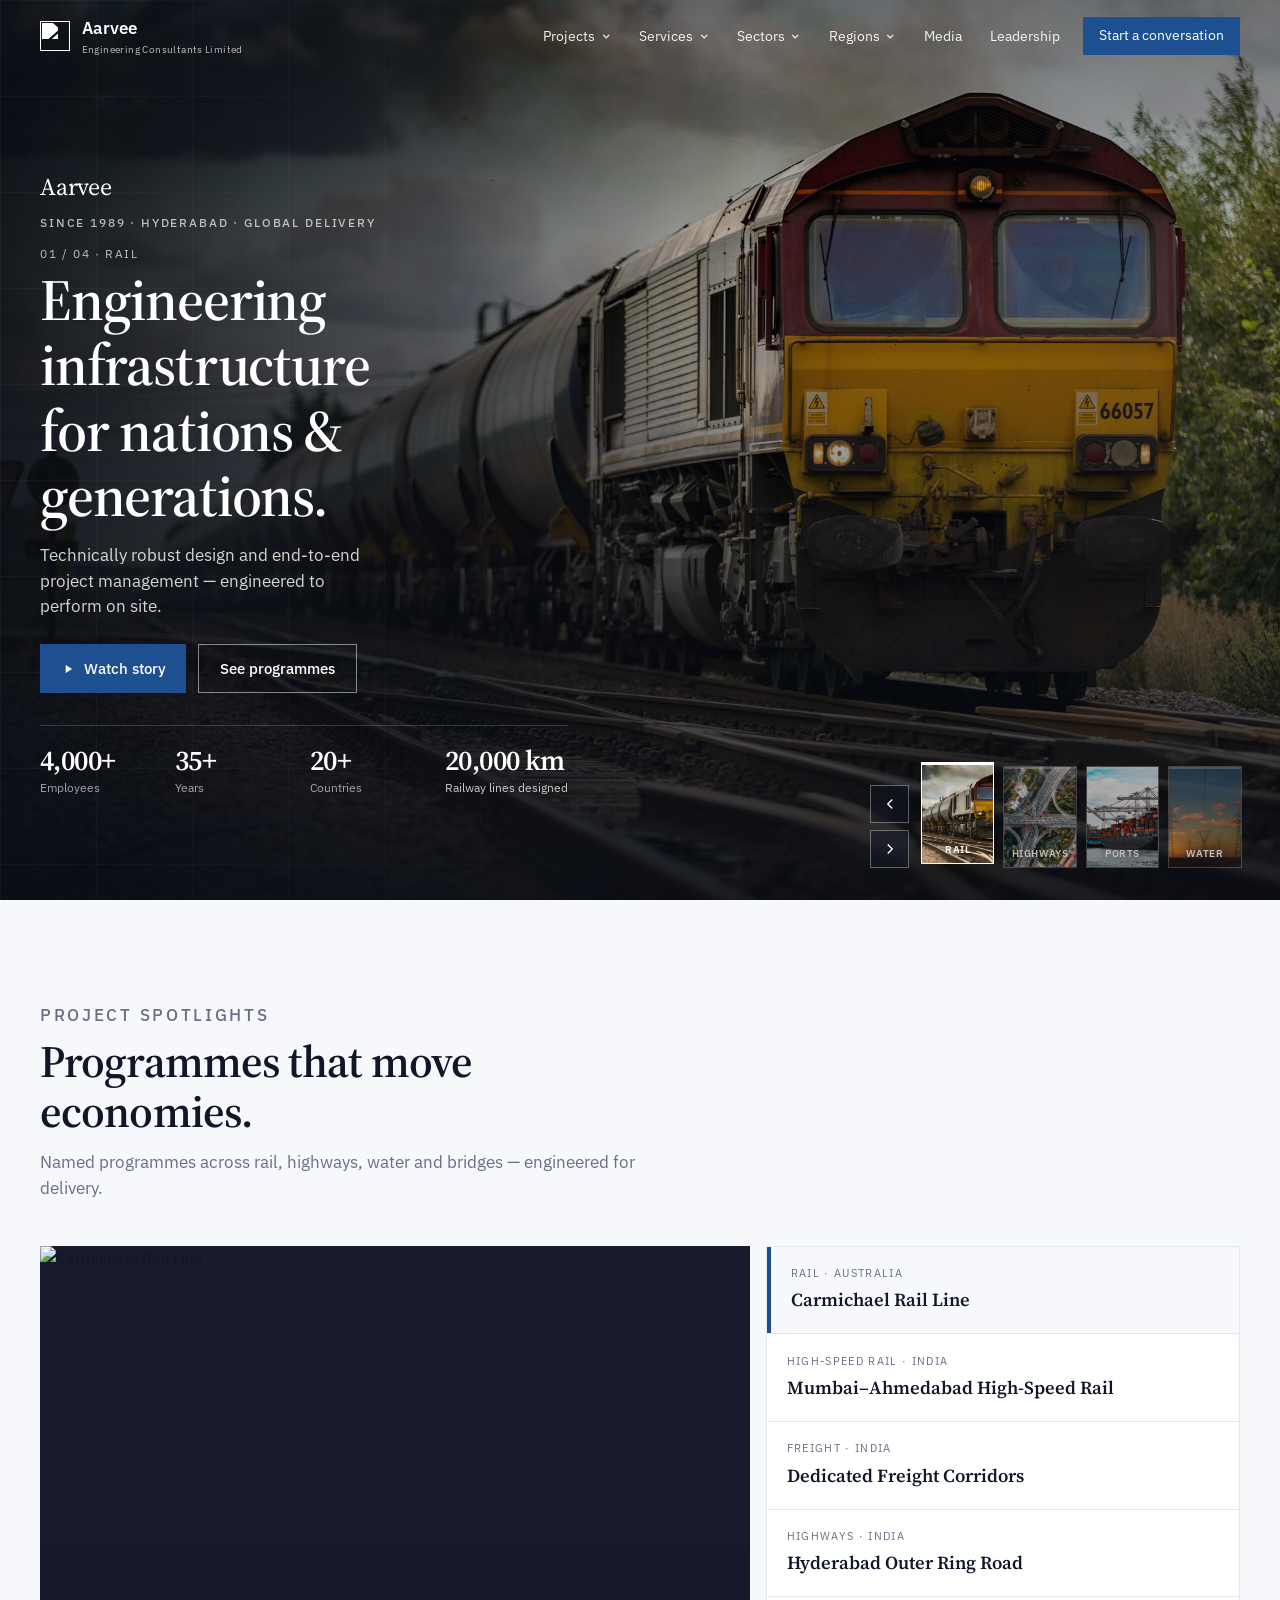
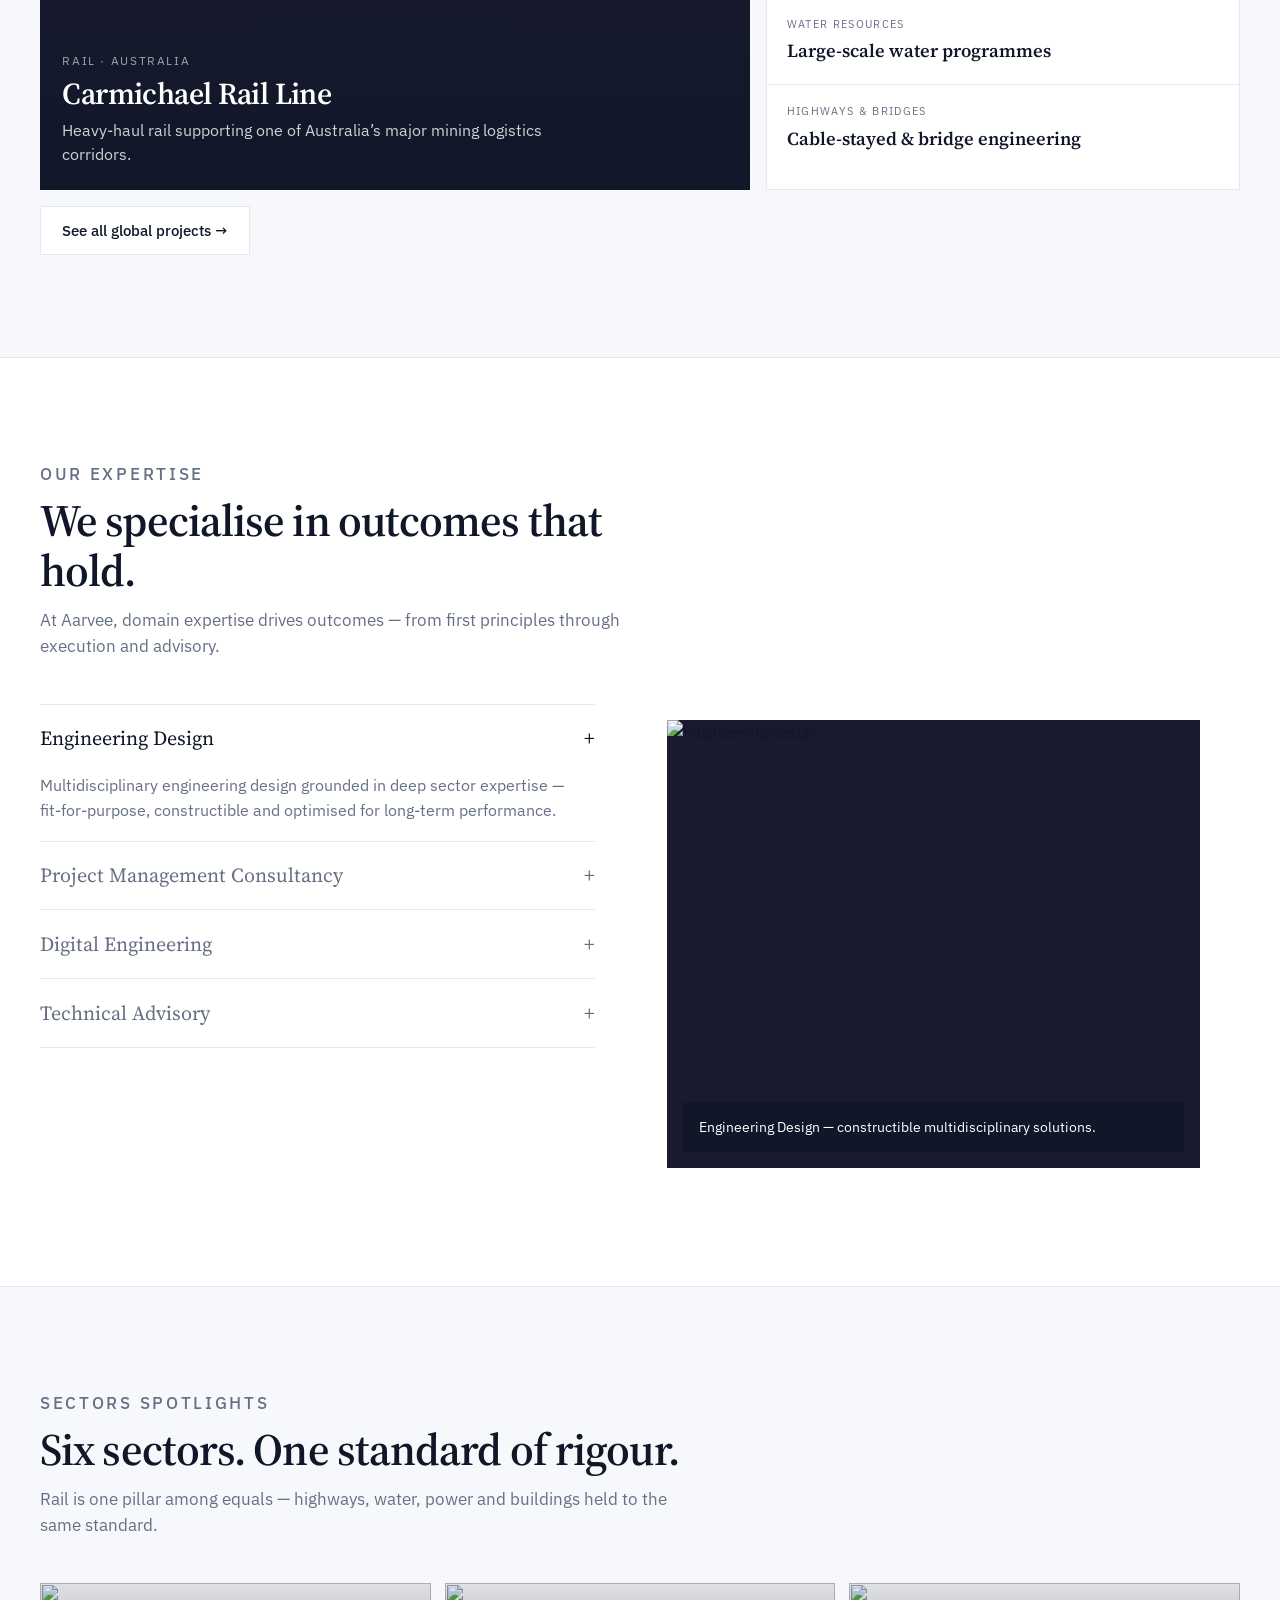
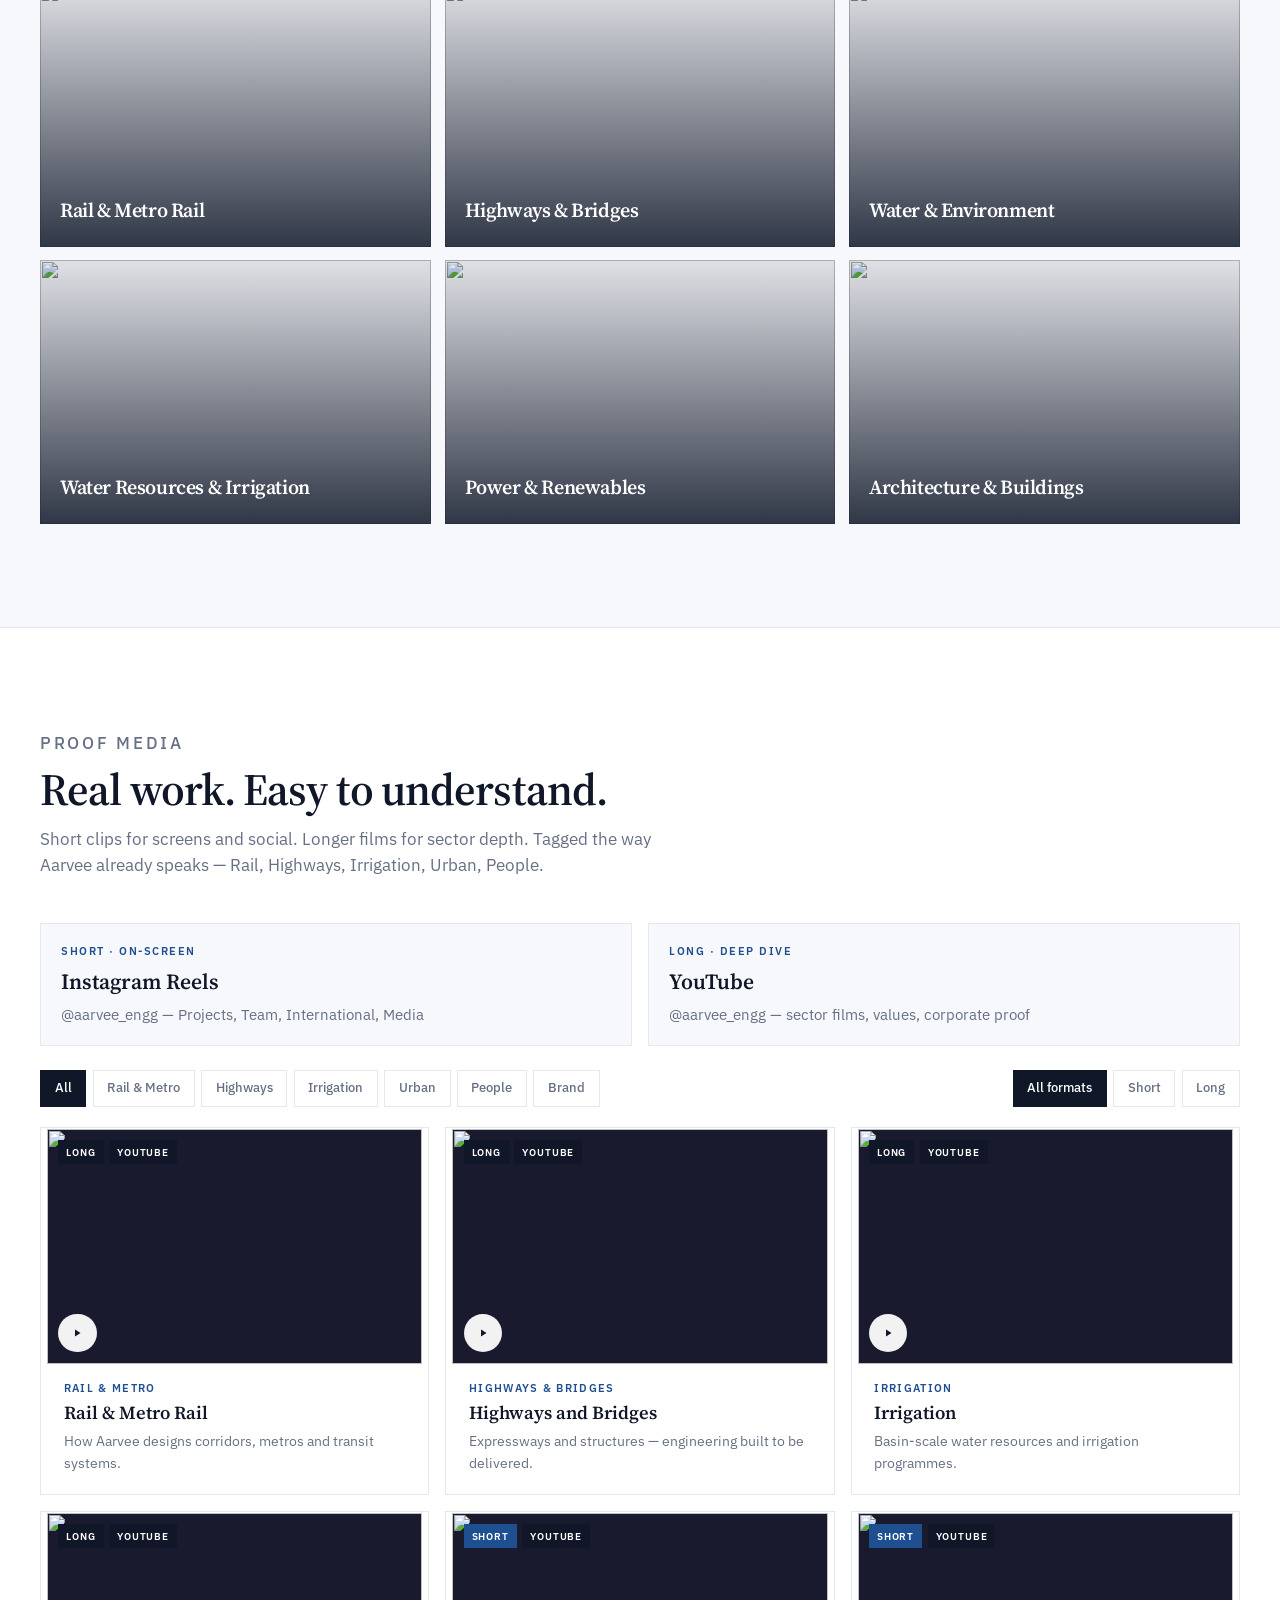
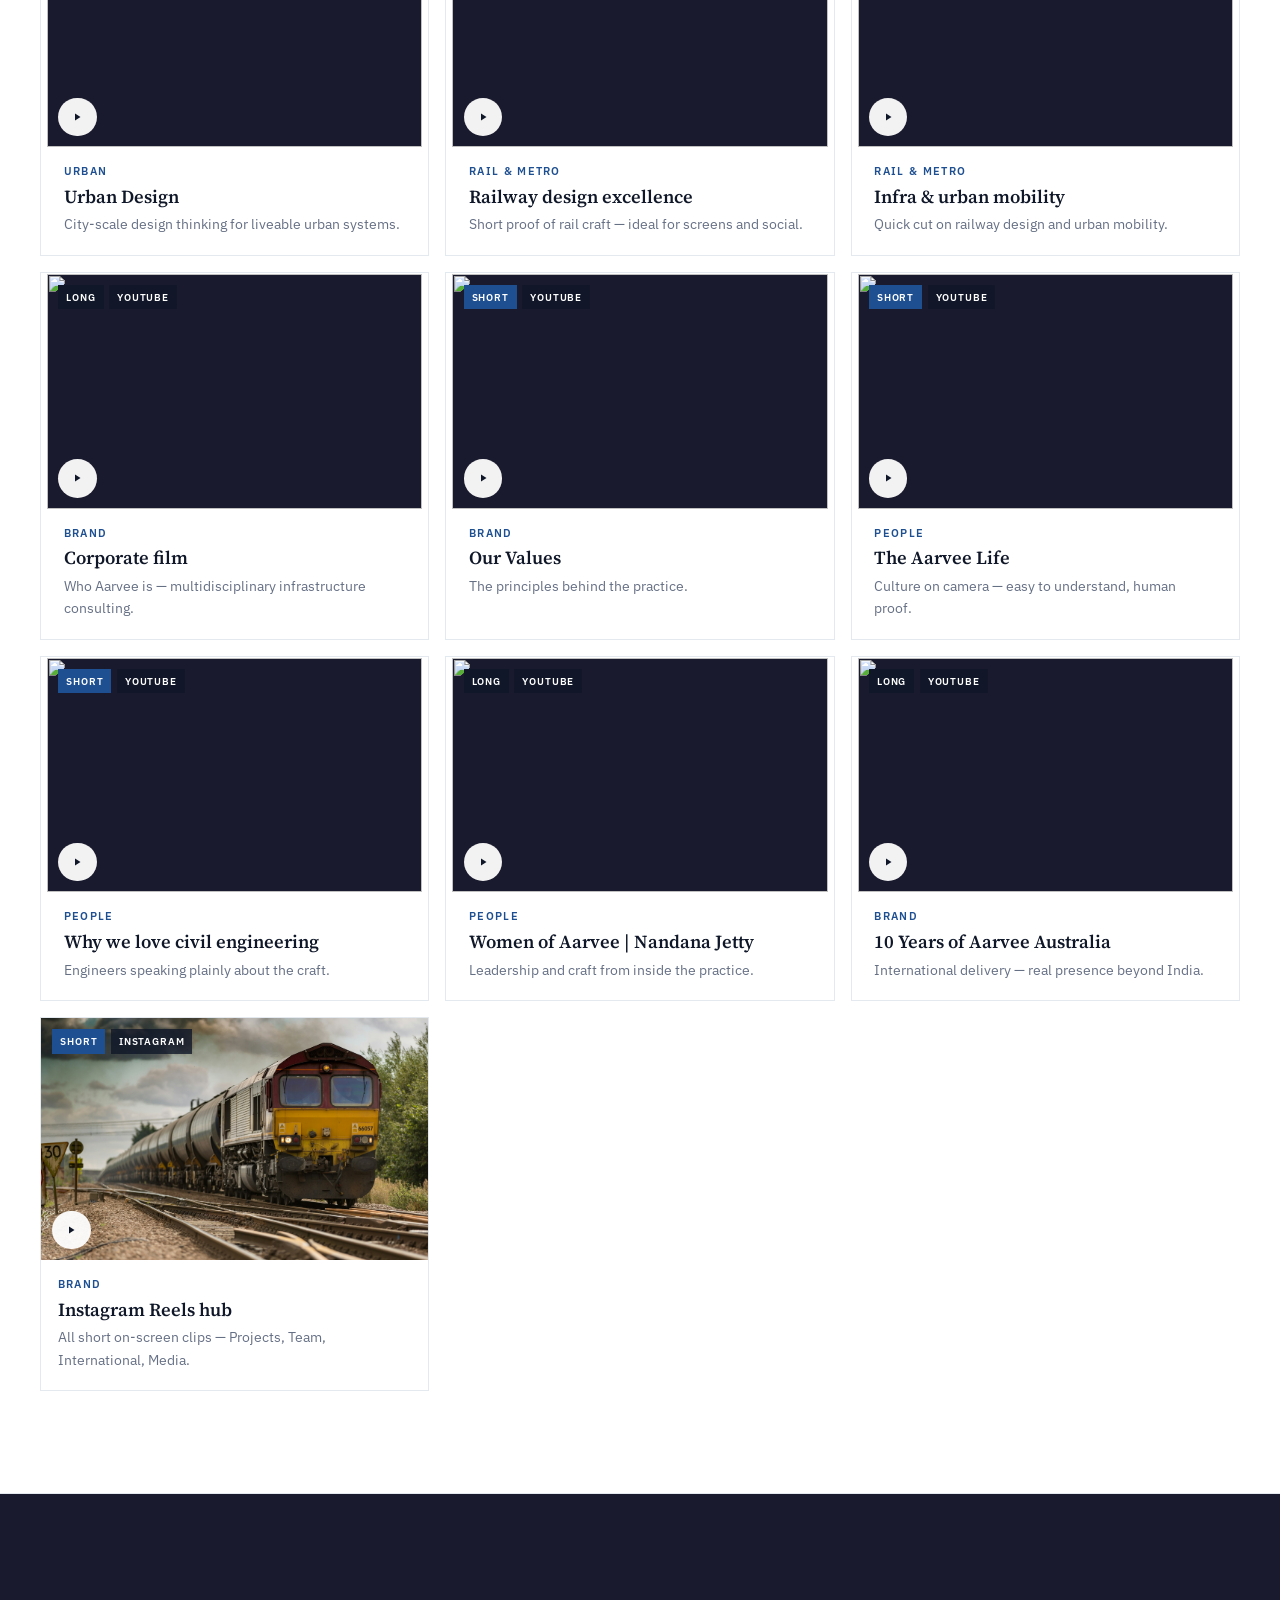
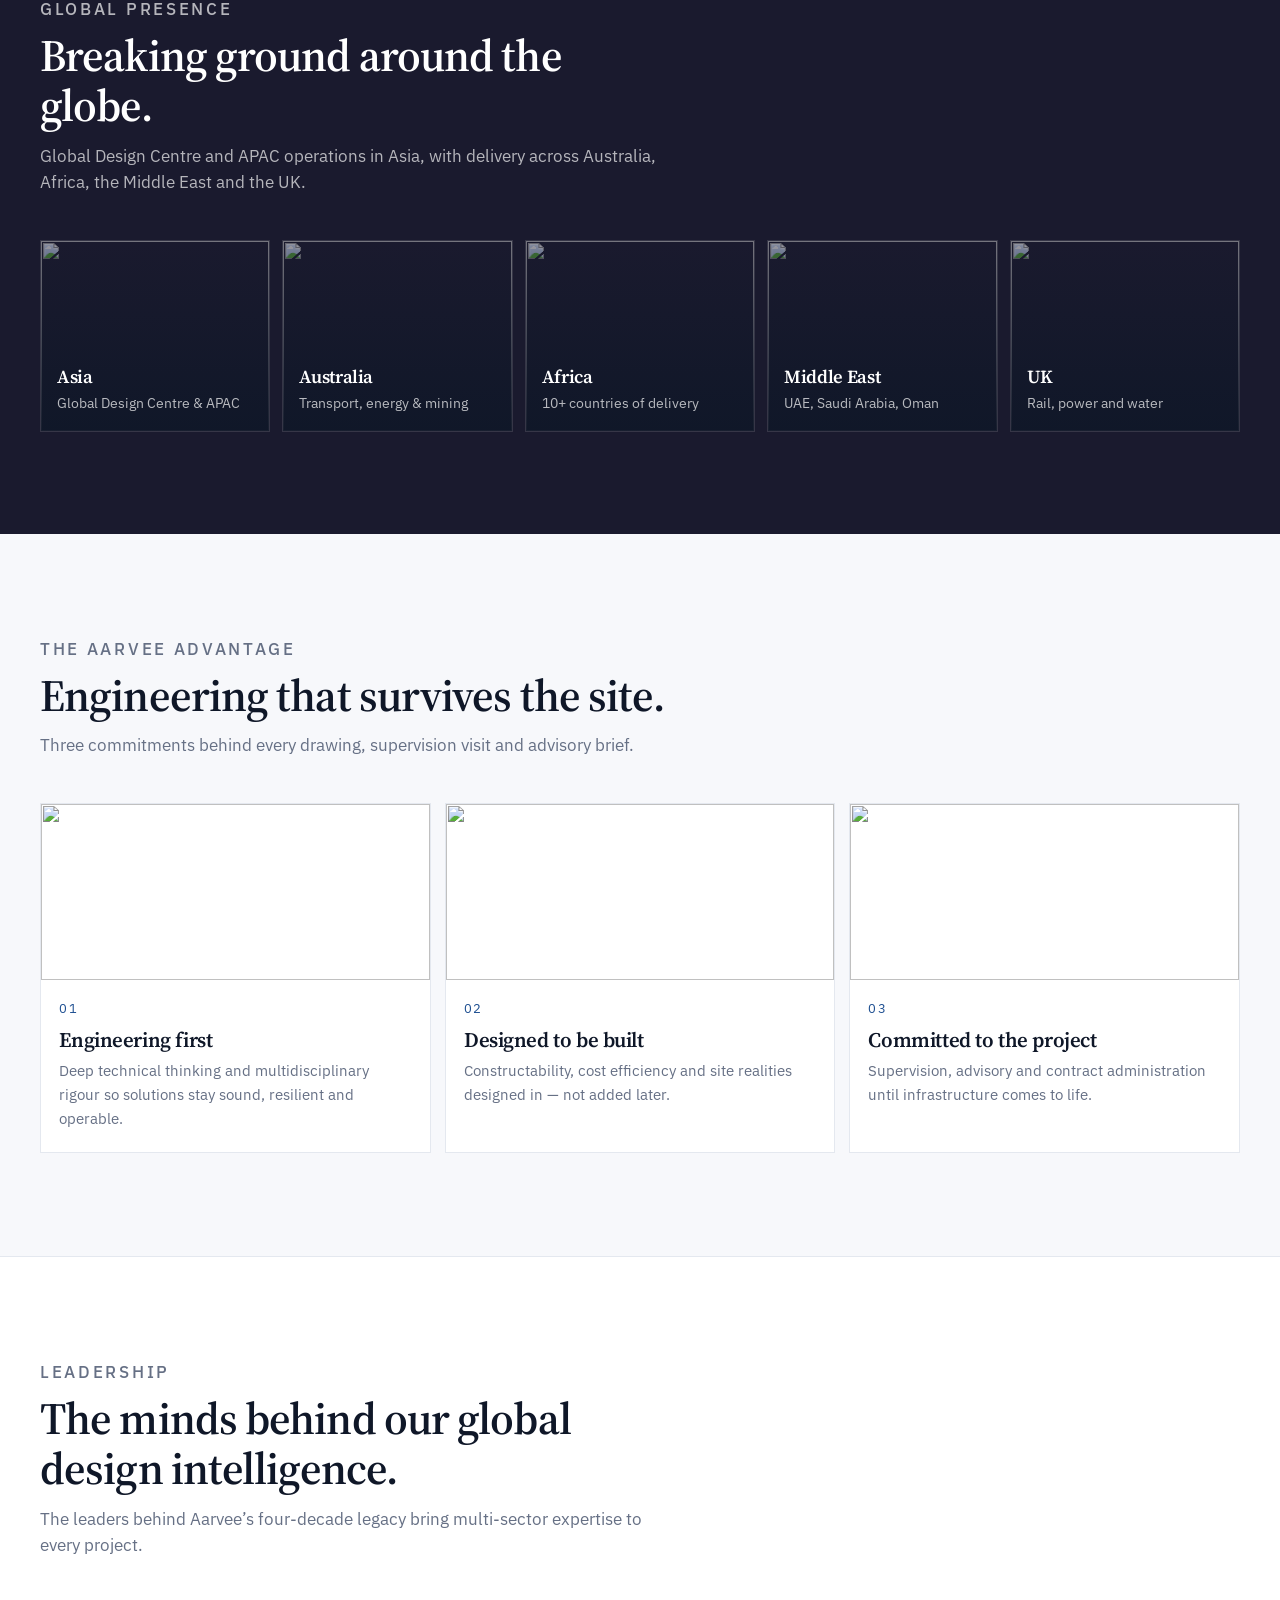
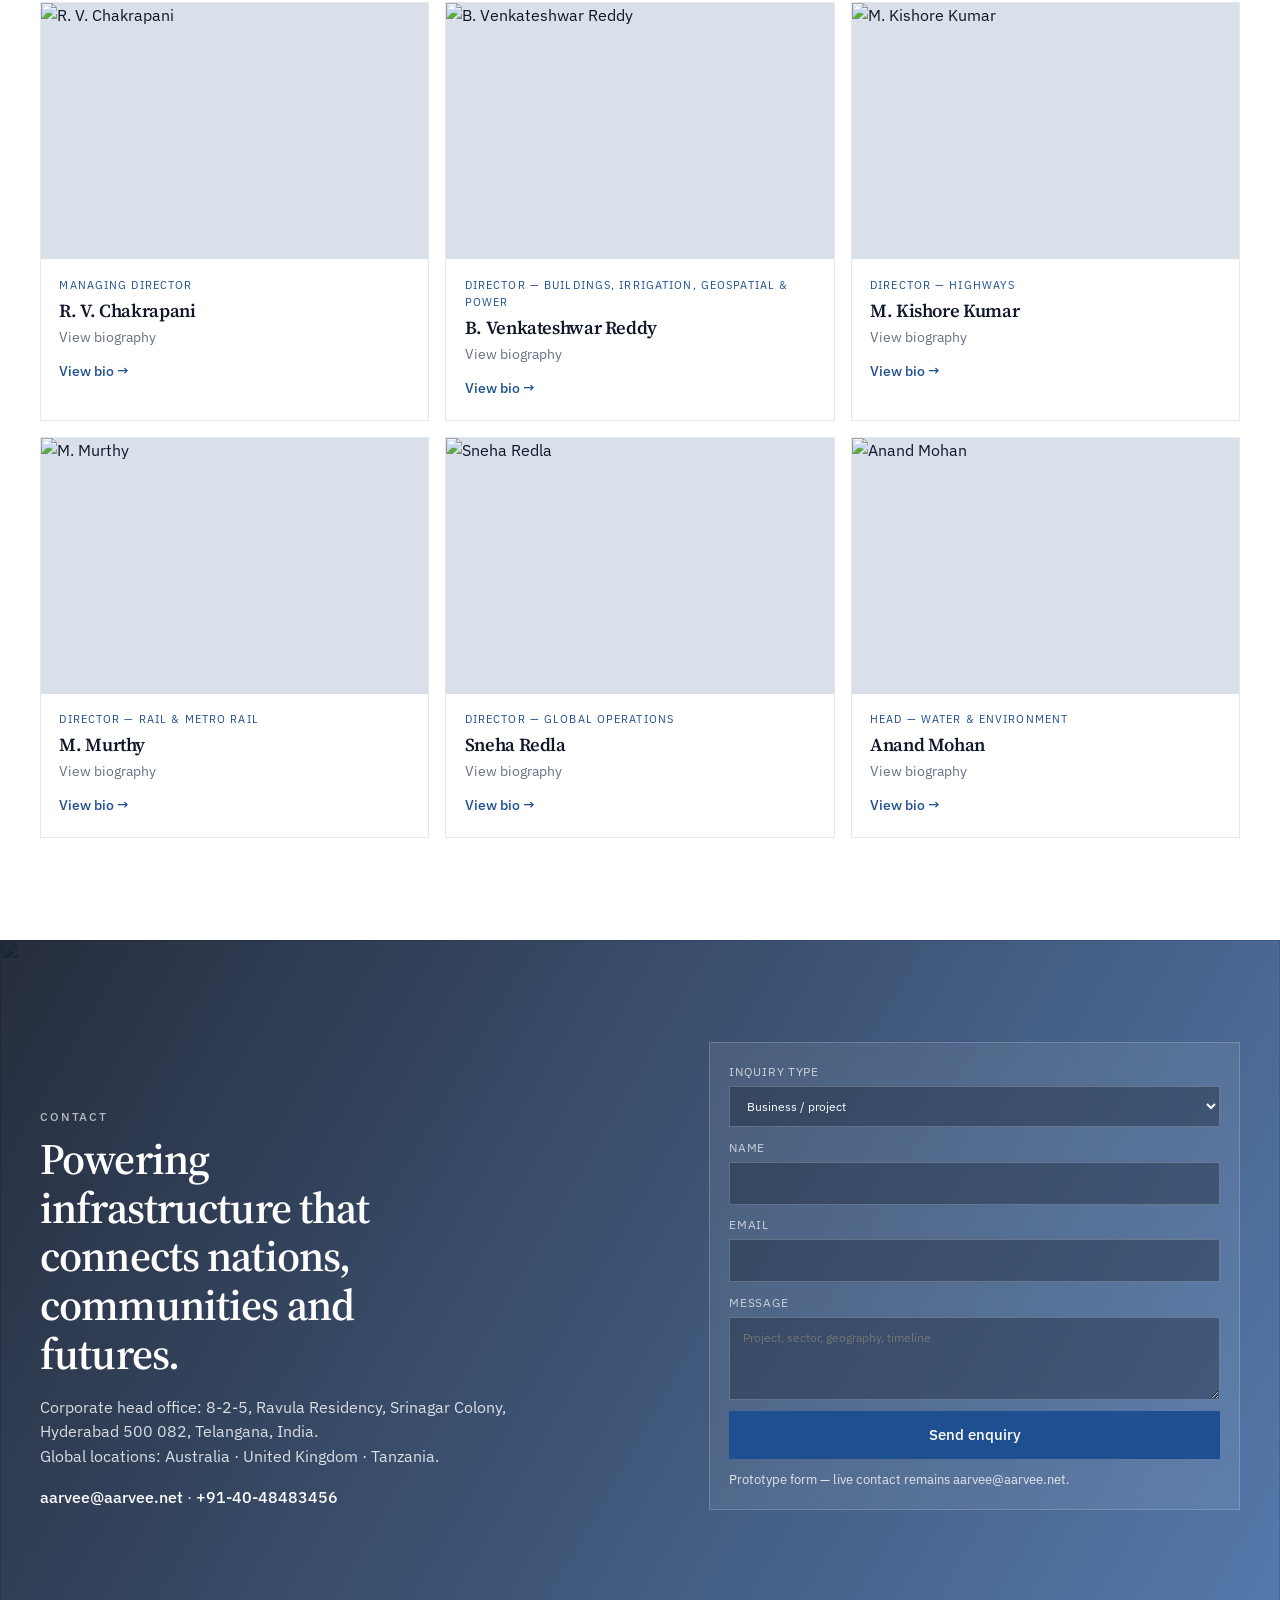
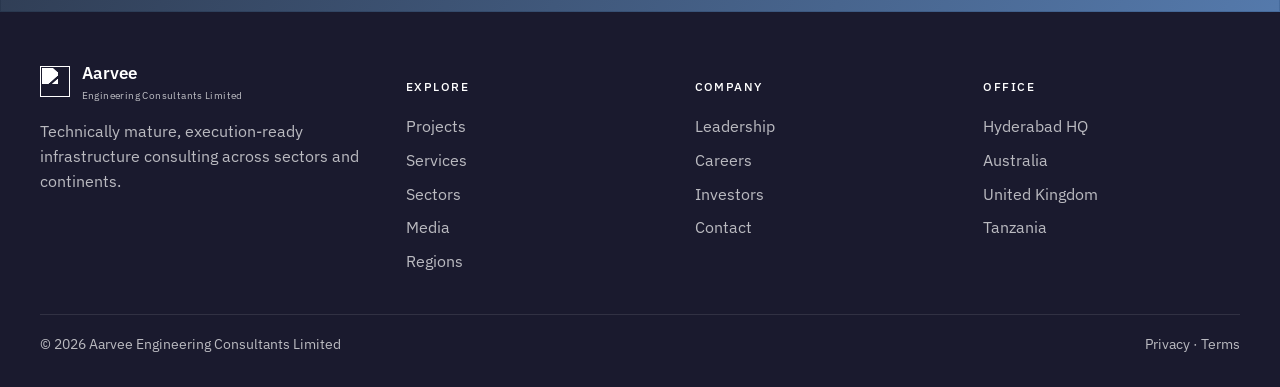
==== index.html @ 3b2e1a5e "Play hero Watch stories on-site via YouTube embeds like Proof media." ====
<!DOCTYPE html>
<html lang="en">
<head>
  <meta charset="UTF-8" />
  <meta name="viewport" content="width=device-width, initial-scale=1.0" />
  <title>Aarvee — Engineering Infrastructure for Nations &amp; Generations</title>
  <meta name="description" content="Aarvee Engineering Consultants Limited delivers technically robust design and end-to-end project management across railways, roads, water, ports, airports and urban systems." />
  <link rel="preconnect" href="https://fonts.googleapis.com" />
  <link rel="preconnect" href="https://fonts.gstatic.com" crossorigin />
  <link rel="preconnect" href="https://cdn.prod.website-files.com" crossorigin />
  <link rel="preconnect" href="https://images.unsplash.com" crossorigin />
  <link href="https://fonts.googleapis.com/css2?family=Source+Serif+4:opsz,wght@8..60,500;8..60,600;8..60,700&family=IBM+Plex+Sans:wght@400;500;600&display=swap" rel="stylesheet" />
  <link rel="stylesheet" href="css/styles.css?v=19" />
</head>
<body>
  <header class="site-header">
    <div class="header-inner">
      <a class="brand" href="#top" aria-label="Aarvee home">
        <img src="https://cdn.prod.website-files.com/68d276adf6c9fda4f364643e/68e4c3c7f6eb34128403bc22_aarvee-menu-logo.svg" alt="" width="30" height="30" />
        <span class="brand-name">Aarvee<span>Engineering Consultants Limited</span></span>
      </a>
      <button class="menu-toggle" type="button" aria-label="Open menu" aria-expanded="false" aria-controls="site-nav">
        <svg width="22" height="22" viewBox="0 0 24 24" fill="none" stroke="currentColor" stroke-width="1.8"><path d="M4 7h16M4 12h16M4 17h16"/></svg>
      </button>
      <nav class="nav" id="site-nav">
        <div class="nav-item">
          <a class="nav-label" href="#work">Projects <svg viewBox="0 0 12 12" fill="none" aria-hidden="true"><path d="M2.5 4.5 6 8l3.5-3.5" stroke="currentColor" stroke-width="1.5"/></svg></a>
          <div class="nav-dropdown">
            <a href="#work">Carmichael Rail Line<span class="drop-meta">Rail · Australia</span></a>
            <a href="#work">Mumbai–Ahmedabad HSR<span class="drop-meta">High-speed rail · India</span></a>
            <a href="#work">Dedicated Freight Corridors<span class="drop-meta">Freight · India</span></a>
            <a href="#work">Hyderabad Outer Ring Road<span class="drop-meta">Highways · India</span></a>
            <a href="#sectors">All sectors →</a>
          </div>
        </div>
        <div class="nav-item">
          <a class="nav-label" href="#services">Services <svg viewBox="0 0 12 12" fill="none" aria-hidden="true"><path d="M2.5 4.5 6 8l3.5-3.5" stroke="currentColor" stroke-width="1.5"/></svg></a>
          <div class="nav-dropdown">
            <a href="#services">Engineering Design</a>
            <a href="#services">Project Management Consultancy</a>
            <a href="#services">Digital Engineering</a>
            <a href="#services">Technical Advisory</a>
          </div>
        </div>
        <div class="nav-item">
          <a class="nav-label" href="#sectors">Sectors <svg viewBox="0 0 12 12" fill="none" aria-hidden="true"><path d="M2.5 4.5 6 8l3.5-3.5" stroke="currentColor" stroke-width="1.5"/></svg></a>
          <div class="nav-dropdown">
            <a href="#sectors">Rail &amp; Metro Rail</a>
            <a href="#sectors">Highways &amp; Bridges</a>
            <a href="#sectors">Water &amp; Environment</a>
            <a href="#sectors">Water Resources &amp; Irrigation</a>
            <a href="#sectors">Power &amp; Renewables</a>
            <a href="#sectors">Architecture &amp; Buildings</a>
          </div>
        </div>
        <div class="nav-item">
          <a class="nav-label" href="#regions">Regions <svg viewBox="0 0 12 12" fill="none" aria-hidden="true"><path d="M2.5 4.5 6 8l3.5-3.5" stroke="currentColor" stroke-width="1.5"/></svg></a>
          <div class="nav-dropdown">
            <a href="#regions">Asia</a>
            <a href="#regions">Australia</a>
            <a href="#regions">Africa</a>
            <a href="#regions">Middle East</a>
            <a href="#regions">United Kingdom</a>
          </div>
        </div>
        <a class="nav-label" href="#media">Media</a>
        <a class="nav-label" href="#leadership">Leadership</a>
        <a class="nav-cta" href="#contact">Start a conversation</a>
      </nav>
    </div>
  </header>

  <main id="top">
    <section class="hero" aria-label="Introduction" data-hero>
      <div class="hero-stage" aria-live="polite">
        <article class="hero-slide is-active" data-hero-slide="0" data-video="https://cdn.prod.website-files.com/68d276adf6c9fda4f364643e/69a54598f4e50e23f8d7cb29_69a40829154d9c5af32ee34e_Aarvee%20-%20Home_mp4.mp4" data-youtube="Iea1lrfk19I">
          <img src="assets/work-rail.jpg" alt="Railway corridor under dramatic sky" width="2200" height="1300" fetchpriority="high" />
        </article>
        <article class="hero-slide" data-hero-slide="1" data-video="https://cdn.prod.website-files.com/68d276adf6c9fda4f364643e/69a3f52dc4033001dc142c66_Orr%281%29_mp4.mp4" data-youtube="_qDLPHb4kiM" hidden>
          <img src="assets/hero-highway.jpg" alt="Aerial multi-level highway interchange" width="2400" height="1800" />
        </article>
        <article class="hero-slide" data-hero-slide="2" data-video="https://cdn.prod.website-files.com/68d276adf6c9fda4f364643e/69a54598f4e50e23f8d7cb29_69a40829154d9c5af32ee34e_Aarvee%20-%20Home_mp4.mp4" data-youtube="C64HADDvgs0" hidden>
          <img src="assets/containers2.jpg" alt="Container ships and gantry cranes at port" width="2200" height="1467" />
        </article>
        <article class="hero-slide" data-hero-slide="3" data-video="https://cdn.prod.website-files.com/68d276adf6c9fda4f364643e/69facafec45d1ac6d5e72f9d_Dam_Video_Generation_mp4.mp4" data-youtube="7_K2m5jzjp0" hidden>
          <img src="assets/hydro.jpg" alt="Transmission infrastructure at sunset — water and energy systems" width="1400" height="933" />
        </article>
      </div>
      <div class="hero-scrim" aria-hidden="true"></div>
      <div class="hero-grid" aria-hidden="true"></div>

      <div class="hero-content">
        <div class="hero-copy">
          <p class="hero-brand">Aarvee</p>
          <p class="eyebrow hero-eyebrow">Since 1989 · Hyderabad · Global delivery</p>
          <p class="hero-index mono-label" data-hero-index>01 / 04 · Rail</p>
          <h1 data-hero-title>Engineering infrastructure for nations &amp; generations.</h1>
          <p class="lede" data-hero-lede>Technically robust design and end-to-end project management across railways, roads, water, ports and urban systems — engineered to perform on site.</p>
          <div class="hero-actions">
            <button class="btn btn-primary" type="button" data-hero-watch>
              <svg width="14" height="14" viewBox="0 0 24 24" fill="currentColor" aria-hidden="true"><path d="M8 5v14l11-7L8 5z"/></svg>
              Watch story
            </button>
            <a class="btn btn-ghost" href="#work">See programmes</a>
          </div>
          <div class="hero-metrics" data-hero-metrics aria-live="polite">
            <div class="hero-metric">
              <strong data-metric-value data-to="4000" data-suffix="+">0</strong>
              <span data-metric-label>Employees</span>
            </div>
            <div class="hero-metric">
              <strong data-metric-value data-to="35" data-suffix="+">0</strong>
              <span data-metric-label>Years</span>
            </div>
            <div class="hero-metric">
              <strong data-metric-value data-to="20" data-suffix="+">0</strong>
              <span data-metric-label>Countries</span>
            </div>
            <div class="hero-metric is-featured">
              <strong data-metric-value data-to="20000" data-suffix=" km" data-format="km">0</strong>
              <span data-metric-label>Railway lines designed</span>
            </div>
          </div>
        </div>
      </div>

      <div class="hero-rail" data-hero-rail>
        <div class="hero-rail-nav">
          <button type="button" class="hero-nav-btn" data-hero-prev aria-label="Previous slide">
            <svg width="18" height="18" viewBox="0 0 24 24" fill="none" stroke="currentColor" stroke-width="1.8"><path d="M15 18 9 12l6-6"/></svg>
          </button>
          <button type="button" class="hero-nav-btn" data-hero-next aria-label="Next slide">
            <svg width="18" height="18" viewBox="0 0 24 24" fill="none" stroke="currentColor" stroke-width="1.8"><path d="m9 18 6-6-6-6"/></svg>
          </button>
        </div>
        <div class="hero-thumbs" role="tablist" aria-label="Hero stories">
          <button type="button" class="hero-thumb is-active" role="tab" aria-selected="true" data-hero-goto="0">
            <span class="hero-thumb-progress" aria-hidden="true"><i></i></span>
            <img src="assets/work-rail.jpg" alt="" />
            <span class="hero-thumb-label">Rail</span>
          </button>
          <button type="button" class="hero-thumb" role="tab" aria-selected="false" data-hero-goto="1">
            <span class="hero-thumb-progress" aria-hidden="true"><i></i></span>
            <img src="assets/hero-highway.jpg" alt="" />
            <span class="hero-thumb-label">Highways</span>
          </button>
          <button type="button" class="hero-thumb" role="tab" aria-selected="false" data-hero-goto="2">
            <span class="hero-thumb-progress" aria-hidden="true"><i></i></span>
            <img src="assets/containers2.jpg" alt="" />
            <span class="hero-thumb-label">Ports</span>
          </button>
          <button type="button" class="hero-thumb" role="tab" aria-selected="false" data-hero-goto="3">
            <span class="hero-thumb-progress" aria-hidden="true"><i></i></span>
            <img src="assets/hydro.jpg" alt="" />
            <span class="hero-thumb-label">Water</span>
          </button>
        </div>
      </div>

      <!-- On-site story film (YouTube — plays on the website) -->
      <div class="hero-story" data-hero-story hidden>
        <div class="hero-story-panel" role="document">
          <button type="button" class="hero-story-close" data-hero-story-close aria-label="Close story video">
            <svg width="18" height="18" viewBox="0 0 24 24" fill="none" stroke="currentColor" stroke-width="1.8"><path d="M6 6l12 12M18 6 6 18"/></svg>
          </button>
          <div class="hero-story-meta">
            <p class="mono-label" data-hero-story-tag>Story</p>
            <h2 data-hero-story-title>Aarvee story</h2>
          </div>
          <div class="hero-story-player" data-hero-story-player>
            <iframe
              data-hero-story-frame
              title="Aarvee story film"
              src=""
              allow="accelerometer; autoplay; clipboard-write; encrypted-media; gyroscope; picture-in-picture; web-share"
              allowfullscreen
            ></iframe>
          </div>
          <div class="hero-story-actions">
            <button type="button" class="btn btn-ghost" data-hero-story-close>Close</button>
            <a class="btn btn-primary" data-hero-story-yt href="https://www.youtube.com/@aarvee_engg" target="_blank" rel="noopener">Open on YouTube</a>
          </div>
        </div>
      </div>
    </section>

    <section class="section" id="work">
      <div class="container">
        <div class="section-head reveal">
          <p class="eyebrow">Project Spotlights</p>
          <h2>Programmes that move economies.</h2>
          <p>Named programmes across rail, highways, water and bridges — engineered for delivery.</p>
        </div>
        <div class="spotlights reveal">
          <div class="spotlight-stage">
            <img data-spotlight-image="carmichael" class="is-active" src="https://images.unsplash.com/photo-1558618666-fcd25c85cd64?auto=format&fit=crop&w=2000&q=85" alt="Carmichael Rail Line" />
            <img data-spotlight-image="mahsr" src="https://images.unsplash.com/photo-1565043589221-1a6fd9ae45c7?auto=format&fit=crop&w=2000&q=85" alt="Mumbai–Ahmedabad High-Speed Rail" />
            <img data-spotlight-image="dfcc" src="https://images.unsplash.com/photo-1566576721346-d4a3b4eaeb55?auto=format&fit=crop&w=2000&q=85" alt="Dedicated Freight Corridors" />
            <img data-spotlight-image="orr" src="https://images.unsplash.com/photo-1465447142348-e9952c393450?auto=format&fit=crop&w=2000&q=85" alt="Hyderabad Outer Ring Road" />
            <img data-spotlight-image="water" src="https://images.unsplash.com/photo-1439066615861-d1af74d74000?auto=format&fit=crop&w=2000&q=85" alt="Water resources programmes" />
            <img data-spotlight-image="bridge" src="https://images.unsplash.com/photo-1545558014-8692077e9b5c?auto=format&fit=crop&w=2000&q=85" alt="Bridge engineering" />
            <div class="spotlight-caption" data-spotlight-caption>
              <p class="tag">Rail · Australia</p>
              <h3>Carmichael Rail Line</h3>
              <p data-spotlight-desc>Heavy-haul rail supporting one of Australia’s major mining logistics corridors.</p>
            </div>
          </div>
          <div class="spotlight-list" role="list">
            <button type="button" data-spotlight="carmichael" data-tag="Rail · Australia" data-title="Carmichael Rail Line" data-desc="Heavy-haul rail supporting one of Australia’s major mining logistics corridors." class="is-active">
              <span class="tag">Rail · Australia</span><strong>Carmichael Rail Line</strong>
            </button>
            <button type="button" data-spotlight="mahsr" data-tag="High-speed rail · India" data-title="Mumbai–Ahmedabad High-Speed Rail" data-desc="Engineering contribution to India’s flagship high-speed passenger corridor.">
              <span class="tag">High-speed rail · India</span><strong>Mumbai–Ahmedabad High-Speed Rail</strong>
            </button>
            <button type="button" data-spotlight="dfcc" data-tag="Freight · India" data-title="Dedicated Freight Corridors" data-desc="National freight network design supporting capacity, reliability and multimodal logistics.">
              <span class="tag">Freight · India</span><strong>Dedicated Freight Corridors</strong>
            </button>
            <button type="button" data-spotlight="orr" data-tag="Highways · India" data-title="Hyderabad Outer Ring Road" data-desc="Detailed design for a city-scale ring highway system around Hyderabad.">
              <span class="tag">Highways · India</span><strong>Hyderabad Outer Ring Road</strong>
            </button>
            <button type="button" data-spotlight="water" data-tag="Water resources" data-title="Large-scale water programmes" data-desc="Lift irrigation, multipurpose projects and urban water systems at state scale.">
              <span class="tag">Water resources</span><strong>Large-scale water programmes</strong>
            </button>
            <button type="button" data-spotlight="bridge" data-tag="Highways & Bridges" data-title="Cable-stayed & bridge engineering" data-desc="Complex bridge design and independent engineer roles on landmark crossings.">
              <span class="tag">Highways &amp; Bridges</span><strong>Cable-stayed &amp; bridge engineering</strong>
            </button>
          </div>
        </div>
        <p class="spotlight-foot"><a class="btn btn-outline" href="#contact">See all global projects →</a></p>
      </div>
    </section>

    <section class="section" id="services" style="background:#fff;border-block:1px solid var(--line)">
      <div class="container">
        <div class="section-head reveal">
          <p class="eyebrow">Our Expertise</p>
          <h2>We specialise in outcomes that hold.</h2>
          <p>At Aarvee, domain expertise drives outcomes — from first principles through execution and advisory.</p>
        </div>
        <div class="services-layout reveal">
          <div class="service-tabs">
            <div class="service-tab is-open" data-image="https://images.unsplash.com/photo-1503387762-592deb58ef4e?auto=format&fit=crop&w=1600&q=85" data-caption="Engineering Design — constructible multidisciplinary solutions.">
              <button type="button">Engineering Design <span>+</span></button>
              <div class="panel">Multidisciplinary engineering design grounded in deep sector expertise — fit-for-purpose, constructible and optimised for long-term performance.</div>
            </div>
            <div class="service-tab" data-image="https://images.unsplash.com/photo-1581094794329-c8112a89af12?auto=format&fit=crop&w=1600&q=85" data-caption="Project Management Consultancy — supervision with engineering judgement.">
              <button type="button">Project Management Consultancy <span>+</span></button>
              <div class="panel">Rigorous contract management, proactive supervision and engineering-led intervention so clients reach intended quality and performance standards.</div>
            </div>
            <div class="service-tab" data-image="https://images.unsplash.com/photo-1451187580459-43490279c0fa?auto=format&fit=crop&w=1600&q=85" data-caption="Digital Engineering — geospatial intelligence and design data.">
              <button type="button">Digital Engineering <span>+</span></button>
              <div class="panel">Geospatial knowledge, design intelligence, data analytics and immersive technologies assembled into actionable digital ecosystems.</div>
            </div>
            <div class="service-tab" data-image="https://images.unsplash.com/photo-1454165804606-c3d57bc86b40?auto=format&fit=crop&w=1600&q=85" data-caption="Technical Advisory — lender’s engineering and transaction support.">
              <button type="button">Technical Advisory <span>+</span></button>
              <div class="panel">Lender’s engineering, transaction support and specialised advisory across the project lifecycle.</div>
            </div>
          </div>
          <figure class="service-visual">
            <img data-service-visual src="https://images.unsplash.com/photo-1503387762-592deb58ef4e?auto=format&fit=crop&w=1600&q=85" alt="Engineering design" />
            <figcaption data-service-caption>Engineering Design — constructible multidisciplinary solutions.</figcaption>
          </figure>
        </div>
      </div>
    </section>

    <section class="section" id="sectors">
      <div class="container">
        <div class="section-head reveal">
          <p class="eyebrow">Sectors Spotlights</p>
          <h2>Six sectors. One standard of rigour.</h2>
          <p>Rail is one pillar among equals — highways, water, power and buildings held to the same standard.</p>
        </div>
        <div class="sectors-grid reveal">
          <a class="sector-card" href="#media" data-jump-media="rail"><img src="https://images.unsplash.com/photo-1474487548417-781cb71495f3?auto=format&fit=crop&w=1600&q=85" alt="" loading="lazy" /><div class="body"><h3>Rail &amp; Metro Rail</h3><p>Corridors, metros, freight and transit systems built for long-life operations.</p></div></a>
          <a class="sector-card" href="#media" data-jump-media="highways"><img src="https://images.unsplash.com/photo-1465447142348-e9952c393450?auto=format&fit=crop&w=1600&q=85" alt="" loading="lazy" /><div class="body"><h3>Highways &amp; Bridges</h3><p>Expressways, bridges and network upgrades with constructability in view.</p></div></a>
          <a class="sector-card" href="#work"><img src="https://images.unsplash.com/photo-1544551763-46a013bb70d5?auto=format&fit=crop&w=1600&q=85" alt="" loading="lazy" /><div class="body"><h3>Water &amp; Environment</h3><p>Urban water, wastewater and environmental programmes for cities.</p></div></a>
          <a class="sector-card" href="#work"><img src="https://images.unsplash.com/photo-1625246333195-78d9c38ad449?auto=format&fit=crop&w=1600&q=85" alt="" loading="lazy" /><div class="body"><h3>Water Resources &amp; Irrigation</h3><p>Lift irrigation and multipurpose systems at basin and state scale.</p></div></a>
          <a class="sector-card" href="#contact"><img src="https://images.unsplash.com/photo-1466611653911-95081537e5b7?auto=format&fit=crop&w=1600&q=85" alt="" loading="lazy" /><div class="body"><h3>Power &amp; Renewables</h3><p>Generation, transmission and renewable infrastructure.</p></div></a>
          <a class="sector-card" href="#contact"><img src="https://images.unsplash.com/photo-1486406146926-c627a92ad1ab?auto=format&fit=crop&w=1600&q=85" alt="" loading="lazy" /><div class="body"><h3>Architecture &amp; Buildings</h3><p>Campuses, civic buildings and specialised facilities.</p></div></a>
        </div>
      </div>
    </section>


    <section class="section media-section" id="media" style="background:#fff;border-block:1px solid var(--line)">
      <div class="container">
        <div class="section-head reveal">
          <p class="eyebrow">Proof media</p>
          <h2>Real work. Easy to understand.</h2>
          <p>Short clips for screens and social. Longer films for sector depth. Tagged the way Aarvee already speaks — Rail, Highways, Irrigation, Urban, People.</p>
        </div>

        <div class="media-channels reveal">
          <a class="media-channel" href="https://www.instagram.com/aarvee_engg/reels/" target="_blank" rel="noopener">
            <span class="media-channel-kicker">Short · on-screen</span>
            <strong>Instagram Reels</strong>
            <span>@aarvee_engg — Projects, Team, International, Media</span>
          </a>
          <a class="media-channel" href="https://www.youtube.com/@aarvee_engg" target="_blank" rel="noopener">
            <span class="media-channel-kicker">Long · deep dive</span>
            <strong>YouTube</strong>
            <span>@aarvee_engg — sector films, values, corporate proof</span>
          </a>
        </div>

        <div class="media-toolbar reveal" data-media-toolbar>
          <div class="media-filters" role="tablist" aria-label="Filter by sector">
            <button type="button" class="is-active" data-media-filter="all">All</button>
            <button type="button" data-media-filter="rail">Rail &amp; Metro</button>
            <button type="button" data-media-filter="highways">Highways</button>
            <button type="button" data-media-filter="irrigation">Irrigation</button>
            <button type="button" data-media-filter="urban">Urban</button>
            <button type="button" data-media-filter="people">People</button>
            <button type="button" data-media-filter="brand">Brand</button>
          </div>
          <div class="media-format-toggle" role="group" aria-label="Format">
            <button type="button" class="is-active" data-media-format="all">All formats</button>
            <button type="button" data-media-format="short">Short</button>
            <button type="button" data-media-format="long">Long</button>
          </div>
        </div>

        <div class="media-grid reveal" data-media-grid>
          <!-- filled by js from data/media-catalog.json with static fallback below -->
        </div>
        <noscript>
          <p><a href="https://www.instagram.com/aarvee_engg/reels/">Instagram Reels</a> · <a href="https://www.youtube.com/@aarvee_engg">YouTube</a></p>
        </noscript>
      </div>
    </section>

    <section class="section regions" id="regions">
      <div class="container">
        <div class="section-head reveal">
          <p class="eyebrow">Global presence</p>
          <h2>Breaking ground around the globe.</h2>
          <p>Global Design Centre and APAC operations in Asia, with delivery across Australia, Africa, the Middle East and the UK.</p>
        </div>
        <div class="regions-grid reveal">
          <a class="region-card" href="#contact"><img src="https://images.unsplash.com/photo-1525625293386-3f8f99389edd?auto=format&fit=crop&w=1200&q=85" alt="" loading="lazy" /><div class="body"><h3>Asia</h3><p>Global Design Centre &amp; APAC</p></div></a>
          <a class="region-card" href="#contact"><img src="https://images.unsplash.com/photo-1506973035872-a4ec16b8e8d9?auto=format&fit=crop&w=1200&q=85" alt="" loading="lazy" /><div class="body"><h3>Australia</h3><p>Transport, energy &amp; mining</p></div></a>
          <a class="region-card" href="#contact"><img src="https://images.unsplash.com/photo-1489392191049-fc10c97e64b6?auto=format&fit=crop&w=1200&q=85" alt="" loading="lazy" /><div class="body"><h3>Africa</h3><p>10+ countries of delivery</p></div></a>
          <a class="region-card" href="#contact"><img src="https://images.unsplash.com/photo-1512453979798-5ea266f8880c?auto=format&fit=crop&w=1200&q=85" alt="" loading="lazy" /><div class="body"><h3>Middle East</h3><p>UAE, Saudi Arabia, Oman</p></div></a>
          <a class="region-card" href="#contact"><img src="https://images.unsplash.com/photo-1513635269975-59663e0ac1ad?auto=format&fit=crop&w=1200&q=85" alt="" loading="lazy" /><div class="body"><h3>UK</h3><p>Rail, power and water</p></div></a>
        </div>
      </div>
    </section>

    <section class="section" id="advantage">
      <div class="container">
        <div class="section-head reveal">
          <p class="eyebrow">The Aarvee Advantage</p>
          <h2>Engineering that survives the site.</h2>
          <p>Three commitments behind every drawing, supervision visit and advisory brief.</p>
        </div>
        <div class="advantage-grid reveal">
          <article class="adv-card"><img src="https://images.unsplash.com/photo-1581092160562-40aa08e78837?auto=format&fit=crop&w=1200&q=85" alt="" loading="lazy" /><div class="copy"><p class="num">01</p><h3>Engineering first</h3><p>Deep technical thinking and multidisciplinary rigour so solutions stay sound, resilient and operable.</p></div></article>
          <article class="adv-card"><img src="https://images.unsplash.com/photo-1504307651254-35680f356dfd?auto=format&fit=crop&w=1200&q=85" alt="" loading="lazy" /><div class="copy"><p class="num">02</p><h3>Designed to be built</h3><p>Constructability, cost efficiency and site realities designed in — not added later.</p></div></article>
          <article class="adv-card"><img src="https://images.unsplash.com/photo-1541888946425-d81bb19240f5?auto=format&fit=crop&w=1200&q=85" alt="" loading="lazy" /><div class="copy"><p class="num">03</p><h3>Committed to the project</h3><p>Supervision, advisory and contract administration until infrastructure comes to life.</p></div></article>
        </div>
      </div>
    </section>

    <section class="section" id="leadership" style="background:#fff;border-top:1px solid var(--line)">
      <div class="container">
        <div class="section-head reveal">
          <p class="eyebrow">Leadership</p>
          <h2>The minds behind our global design intelligence.</h2>
          <p>The leaders behind Aarvee’s four-decade legacy bring multi-sector expertise to every project.</p>
        </div>
        <div class="leaders-grid reveal">
          <button class="leader-card" type="button" onclick="window.__openLeader && window.__openLeader(this.dataset.leaderId)" data-leader-id="chakrapani" aria-haspopup="dialog">
            <img src="https://cdn.prod.website-files.com/68d289093e21650556f496a0/691580d182a97245e7ac82b1_aarvee-team-img-6.avif" alt="R. V. Chakrapani" loading="lazy" />
            <div class="copy">
              <p class="role">Managing Director</p>
              <h3>R. V. Chakrapani</h3>
              <p class="hint">View biography</p>
              <p class="view">View bio →</p>
            </div>
          </button>
          <button class="leader-card" type="button" onclick="window.__openLeader && window.__openLeader(this.dataset.leaderId)" data-leader-id="venkatesh" aria-haspopup="dialog">
            <img src="https://cdn.prod.website-files.com/68d289093e21650556f496a0/691581304b1bab62036bc283_aarvee-team-img-5.avif" alt="B. Venkateshwar Reddy" loading="lazy" />
            <div class="copy">
              <p class="role">Director — Buildings, Irrigation, Geospatial & Power</p>
              <h3>B. Venkateshwar Reddy</h3>
              <p class="hint">View biography</p>
              <p class="view">View bio →</p>
            </div>
          </button>
          <button class="leader-card" type="button" onclick="window.__openLeader && window.__openLeader(this.dataset.leaderId)" data-leader-id="kishore" aria-haspopup="dialog">
            <img src="https://cdn.prod.website-files.com/68d289093e21650556f496a0/69158118d17c900e020e0948_aarvee-team-img-4.avif" alt="M. Kishore Kumar" loading="lazy" />
            <div class="copy">
              <p class="role">Director — Highways</p>
              <h3>M. Kishore Kumar</h3>
              <p class="hint">View biography</p>
              <p class="view">View bio →</p>
            </div>
          </button>
          <button class="leader-card" type="button" onclick="window.__openLeader && window.__openLeader(this.dataset.leaderId)" data-leader-id="murthy" aria-haspopup="dialog">
            <img src="https://cdn.prod.website-files.com/68d289093e21650556f496a0/69158bc8ed45d0b4349577e3_aarvee-team-img-1.avif" alt="M. Murthy" loading="lazy" />
            <div class="copy">
              <p class="role">Director — Rail & Metro Rail</p>
              <h3>M. Murthy</h3>
              <p class="hint">View biography</p>
              <p class="view">View bio →</p>
            </div>
          </button>
          <button class="leader-card" type="button" onclick="window.__openLeader && window.__openLeader(this.dataset.leaderId)" data-leader-id="sneha" aria-haspopup="dialog">
            <img src="https://cdn.prod.website-files.com/68d289093e21650556f496a0/69158bfce93d91a76b05b33f_aarvee-team-img-3.avif" alt="Sneha Redla" loading="lazy" />
            <div class="copy">
              <p class="role">Director — Global Operations</p>
              <h3>Sneha Redla</h3>
              <p class="hint">View biography</p>
              <p class="view">View bio →</p>
            </div>
          </button>
          <button class="leader-card" type="button" onclick="window.__openLeader && window.__openLeader(this.dataset.leaderId)" data-leader-id="anand" aria-haspopup="dialog">
            <img src="https://cdn.prod.website-files.com/68d289093e21650556f496a0/69158c27f612c5bbf7b9eff3_aarvee-team-img-2.avif" alt="Anand Mohan" loading="lazy" />
            <div class="copy">
              <p class="role">Head — Water & Environment</p>
              <h3>Anand Mohan</h3>
              <p class="hint">View biography</p>
              <p class="view">View bio →</p>
            </div>
          </button>
        </div>
      </div>
    </section>

    <section class="section cta" id="contact">
      <img class="bg" src="https://images.unsplash.com/photo-1449824913935-59a10b8d2000?auto=format&fit=crop&w=2000&q=85" alt="" />
      <div class="container cta-inner">
        <div class="reveal">
          <p class="eyebrow" style="color:rgba(255,255,255,.65)">Contact</p>
          <h2>Powering infrastructure that connects nations, communities and futures.</h2>
          <p>Corporate head office: 8-2-5, Ravula Residency, Srinagar Colony, Hyderabad 500 082, Telangana, India.<br/>Global locations: Australia · United Kingdom · Tanzania.</p>
          <p style="margin-top:1rem"><a href="mailto:aarvee@aarvee.net" style="color:#fff;font-weight:500">aarvee@aarvee.net</a> · <a href="tel:+914048483456" style="color:#fff;font-weight:500">+91-40-48483456</a></p>
        </div>
        <form class="cta-form reveal">
          <label>Inquiry type
            <select name="type" required>
              <option value="business">Business / project</option>
              <option value="careers">Careers</option>
              <option value="investor">Investor relations</option>
            </select>
          </label>
          <label>Name<input name="name" required autocomplete="name" /></label>
          <label>Email<input type="email" name="email" required autocomplete="email" /></label>
          <label>Message<textarea name="message" required placeholder="Project, sector, geography, timeline"></textarea></label>
          <button class="btn btn-primary" type="submit">Send enquiry</button>
          <p class="form-note">Prototype form — live contact remains aarvee@aarvee.net.</p>
        </form>
      </div>
    </section>
  </main>

  <div class="modal" data-leader-modal aria-hidden="true" role="dialog" aria-modal="true" aria-label="Leader biography">
    <div class="modal-backdrop" data-close-modal></div>
    <div class="modal-panel">
      <button class="modal-close" type="button" data-close-modal aria-label="Close biography">
        <svg width="16" height="16" viewBox="0 0 16 16" fill="none"><path d="M4 4l8 8M12 4l-8 8" stroke="currentColor" stroke-width="1.6"/></svg>
      </button>
      <div class="modal-photo"><img data-modal-img src="" alt="" /></div>
      <div class="modal-body">
        <p class="role" data-modal-role></p>
        <h3 data-modal-name></h3>
        <div data-modal-bio></div>
      </div>
    </div>
  </div>


  <div class="media-lightbox" data-media-lightbox hidden aria-hidden="true" role="dialog" aria-modal="true" aria-label="Watch Aarvee film">
    <div class="media-lightbox-panel">
      <button type="button" class="media-lightbox-close" data-media-lightbox-close aria-label="Close video">
        <svg width="18" height="18" viewBox="0 0 24 24" fill="none" stroke="currentColor" stroke-width="1.8"><path d="M6 6l12 12M18 6 6 18"/></svg>
      </button>
      <div class="media-lightbox-frame"><iframe data-media-lightbox-frame title="Aarvee film" allow="accelerometer; autoplay; clipboard-write; encrypted-media; gyroscope; picture-in-picture; web-share" allowfullscreen></iframe></div>
      <div class="media-lightbox-meta">
        <p class="sector" data-media-lightbox-sector></p>
        <h3 data-media-lightbox-title></h3>
        <p data-media-lightbox-blurb></p>
      </div>
    </div>
  </div>
  <footer class="site-footer">
    <div class="container">
      <div class="footer-top">
        <div class="footer-brand">
          <div class="brand"><img src="https://cdn.prod.website-files.com/68d276adf6c9fda4f364643e/68e4c3c7f6eb34128403bc22_aarvee-menu-logo.svg" alt="" width="30" height="30" /><span class="brand-name">Aarvee<span>Engineering Consultants Limited</span></span></div>
          <p>Technically mature, execution-ready infrastructure consulting across sectors and continents.</p>
        </div>
        <div class="footer-col"><h4>Explore</h4><a href="#work">Projects</a><a href="#services">Services</a><a href="#sectors">Sectors</a><a href="#media">Media</a><a href="#regions">Regions</a></div>
        <div class="footer-col"><h4>Company</h4><a href="#leadership">Leadership</a><a href="#contact">Careers</a><a href="#contact">Investors</a><a href="#contact">Contact</a></div>
        <div class="footer-col"><h4>Office</h4><a href="#contact">Hyderabad HQ</a><a href="#contact">Australia</a><a href="#contact">United Kingdom</a><a href="#contact">Tanzania</a></div>
      </div>
      <div class="footer-bottom">
        <p>© 2026 Aarvee Engineering Consultants Limited</p>
        <p>Privacy · Terms</p>
      </div>
    </div>
  </footer>
  <script src="js/main.js?v=19"></script>
</body>
</html>
---- css/styles.css ----
/* Aarvee — brand-led redesign */
:root {
  --ink: #0f1728;
  --navy: #1a1a2e;
  --steel: #667085;
  --line: #e4e8ef;
  --paper: #f7f8fb;
  --white: #fff;
  --accent: #1e4f91;
  --accent-2: #2b6cb0;
  --ease: cubic-bezier(.22,1,.36,1);
  --max: 1200px;
  --serif: "Source Serif 4", "Source Serif Pro", Georgia, "Times New Roman", serif;
  --sans: "IBM Plex Sans", system-ui, sans-serif;
  --header: 4.5rem;
}
*,*::before,*::after{box-sizing:border-box}
html{scroll-behavior:smooth}
body{margin:0;font-family:var(--sans);color:var(--ink);background:var(--paper);line-height:1.55;-webkit-font-smoothing:antialiased}
img,video{max-width:100%;display:block}
a{color:inherit;text-decoration:none}
button{font:inherit;border:0;background:none;cursor:pointer;color:inherit}
ul{list-style:none;margin:0;padding:0}
h1,h2,h3{font-family:var(--serif);font-weight:600;letter-spacing:-.02em;line-height:1.12;margin:0}
p{margin:0}
.container{width:min(100% - 2.5rem,var(--max));margin-inline:auto}
.eyebrow{font-size:.72rem;font-weight:500;letter-spacing:.16em;text-transform:uppercase;color:var(--steel)}
.btn{display:inline-flex;align-items:center;justify-content:center;gap:.45rem;min-height:2.85rem;padding:.75rem 1.3rem;font-weight:500;font-size:.94rem;transition:transform .16s var(--ease),background .16s var(--ease),border-color .16s var(--ease),color .16s var(--ease)}
.btn:active{transform:scale(.97)}
.btn-primary{background:var(--accent);color:#fff}
.btn-primary:hover{background:var(--accent-2)}
.btn-ghost{border:1px solid rgba(255,255,255,.5);color:#fff}
.btn-ghost:hover{background:rgba(255,255,255,.1);border-color:#fff}
.btn-outline{border:1px solid var(--line);background:#fff}
.btn-outline:hover{border-color:var(--ink)}

/* Header */
.site-header{position:fixed;inset:0 0 auto;z-index:80;transition:background .2s var(--ease),border-color .2s var(--ease);border-bottom:1px solid transparent}
.site-header.is-scrolled,.site-header.menu-open{background:rgba(247,248,251,.94);backdrop-filter:blur(14px);border-bottom-color:var(--line)}
.site-header.is-scrolled .brand,.site-header.menu-open .brand,.site-header.is-scrolled .nav-label,.site-header.menu-open .nav-label,.site-header.is-scrolled .menu-toggle,.site-header.menu-open .menu-toggle{color:var(--ink)}
.site-header.is-scrolled .brand img,.site-header.menu-open .brand img{filter:none}
.header-inner{width:min(100% - 2.5rem,var(--max));margin-inline:auto;min-height:var(--header);display:flex;align-items:center;justify-content:space-between;gap:1.5rem}
.brand{display:inline-flex;align-items:center;gap:.7rem;color:#fff;z-index:2}
.brand img{width:1.9rem;height:1.9rem;object-fit:contain;filter:brightness(0) invert(1)}
.brand-name{font-family:var(--sans);font-weight:600;font-size:1.05rem}
.brand-name span{display:block;font-size:.62rem;font-weight:400;letter-spacing:.04em;opacity:.72;margin-top:.08rem}
.nav{display:flex;align-items:center;gap:.15rem}
.nav-item{position:relative}
.nav-label{display:inline-flex;align-items:center;gap:.35rem;padding:.7rem .8rem;color:rgba(255,255,255,.92);font-size:.9rem}
.nav-label svg{width:.65rem;height:.65rem;transition:transform .18s var(--ease)}
.nav-item:hover .nav-label svg,.nav-item:focus-within .nav-label svg{transform:rotate(180deg)}
.nav-dropdown{position:absolute;top:100%;left:0;min-width:17rem;padding:.5rem;background:#fff;border:1px solid var(--line);box-shadow:0 20px 50px rgba(15,23,40,.14);opacity:0;visibility:hidden;pointer-events:none;transform:translateY(8px);transition:opacity .16s var(--ease),transform .16s var(--ease),visibility .16s;z-index:90}
.nav-dropdown::before{content:"";position:absolute;left:0;right:0;top:-.9rem;height:.9rem}
.nav-item:hover .nav-dropdown,.nav-item:focus-within .nav-dropdown{opacity:1;visibility:visible;pointer-events:auto;transform:none}
.nav-dropdown a{display:block;padding:.65rem .7rem;font-size:.9rem;color:var(--ink)}
.nav-dropdown a:hover{background:var(--paper);color:var(--accent)}
.nav-dropdown .drop-meta{display:block;font-size:.72rem;color:var(--steel);margin-top:.12rem}
.nav-cta{margin-left:.5rem;min-height:2.4rem;padding:.45rem 1rem;background:var(--accent);color:#fff!important;font-size:.9rem}
.nav-cta:hover{background:var(--accent-2)}
.menu-toggle{display:none;color:#fff;width:2.5rem;height:2.5rem;place-items:center}
.site-header.is-scrolled .nav-item:hover .nav-label,.site-header.menu-open .nav-item:hover .nav-label{background:rgba(15,23,40,.05)}

/* Hero — left copy dock, full-bleed visual, contextual live metrics */
.hero{position:relative;min-height:100svh;display:grid;align-items:end;color:#fff;overflow:hidden;isolation:isolate}
.hero-stage{position:absolute;inset:0;z-index:-2}
.hero.story-open .hero-stage,.hero.story-open .hero-content,.hero.story-open .hero-rail,.hero.story-open .hero-scrim,.hero.story-open .hero-grid{visibility:hidden}
.hero-slide{position:absolute;inset:0}
.hero-slide[hidden]{display:none}
.hero-slide img{width:100%;height:100%;object-fit:cover;transform:scale(1.08);opacity:0;filter:saturate(1.05) contrast(1.05);transition:opacity .7s var(--ease),transform 8s linear,filter .7s var(--ease)}
.hero-slide.is-active img{opacity:1;transform:scale(1);animation:heroKen 8s linear forwards}
@keyframes heroKen{from{transform:scale(1.06)}to{transform:scale(1)}}
.hero-scrim{position:absolute;inset:0;z-index:-1;background:
  linear-gradient(90deg,rgba(8,12,20,.88) 0%,rgba(8,12,20,.62) 34%,rgba(8,12,20,.18) 58%,rgba(8,12,20,.28) 100%),
  linear-gradient(180deg,rgba(8,12,20,.35) 0%,transparent 28%,rgba(8,12,20,.55) 72%,rgba(8,12,20,.9) 100%)}
.hero-grid{position:absolute;inset:0;z-index:-1;opacity:.1;background-image:linear-gradient(rgba(255,255,255,.35) 1px,transparent 1px),linear-gradient(90deg,rgba(255,255,255,.35) 1px,transparent 1px);background-size:96px 96px;mask-image:linear-gradient(90deg,#000 0%,transparent 55%);pointer-events:none}
.hero-content{position:relative;z-index:2;width:min(100% - 2.5rem,var(--max));margin:0 auto;padding:clamp(5.5rem,10vh,7rem) 0 6.5rem;display:flex;justify-content:flex-start;align-items:flex-end}
.hero-copy{max-width:min(34rem,48%);text-align:left;animation:rise .95s var(--ease) both}
.hero-brand{font-family:var(--serif);font-size:clamp(1.2rem,2vw,1.5rem);margin:0 0 .55rem;letter-spacing:-.01em}
.hero-eyebrow{color:rgba(255,255,255,.68)!important;margin:0 0 .85rem!important}
.hero-index{margin:0 0 .85rem;color:rgba(255,255,255,.55);font-size:.68rem}
.hero h1{font-size:clamp(2.2rem,4.6vw,3.65rem);max-width:11ch;margin:0 0 .9rem;text-wrap:balance}
.hero .lede{font-size:clamp(.98rem,1.3vw,1.08rem);color:rgba(255,255,255,.82);max-width:34ch;line-height:1.55}
.hero-actions{display:flex;flex-wrap:wrap;gap:.75rem;margin-top:1.5rem}
.hero-actions .btn-primary{gap:.55rem}

.hero-metrics{display:grid;grid-template-columns:repeat(4,minmax(0,1fr));gap:.75rem;margin-top:2rem;padding-top:1.25rem;border-top:1px solid rgba(255,255,255,.18);width:min(100%,36rem)}
.hero-metric{min-width:0}
.hero-metric strong{display:block;font-family:var(--serif);font-size:clamp(1.35rem,2.2vw,1.85rem);font-weight:600;letter-spacing:-.02em;line-height:1;tabular-nums}
.hero-metric span{display:block;margin-top:.4rem;font-size:.72rem;line-height:1.3;color:rgba(255,255,255,.62)}
.hero-metric.is-featured strong{color:#fff}
.hero-metric.is-featured span{color:rgba(255,255,255,.78)}
.hero-metric.is-swap{animation:metricIn .45s var(--ease)}
@keyframes metricIn{from{opacity:0;transform:translateY(8px)}to{opacity:1;transform:none}}

/* Thumbnail rail */
.hero-rail{position:absolute;right:clamp(1rem,3vw,2.5rem);bottom:clamp(1.2rem,3vw,2rem);z-index:3;display:flex;align-items:flex-end;gap:.75rem}
.hero-rail-nav{display:flex;flex-direction:column;gap:.4rem}
.hero-nav-btn{width:2.4rem;height:2.4rem;border:1px solid rgba(255,255,255,.35);background:rgba(15,23,40,.35);backdrop-filter:blur(8px);color:#fff;display:grid;place-items:center;transition:background .2s,border-color .2s}
.hero-nav-btn:hover{background:rgba(255,255,255,.12);border-color:#fff}
.hero-thumbs{display:flex;gap:.55rem}
.hero-thumb{position:relative;width:4.6rem;height:6.4rem;overflow:hidden;border:1px solid rgba(255,255,255,.28);padding:0;isolation:isolate;opacity:.72;transition:opacity .2s,transform .2s var(--ease),border-color .2s}
.hero-thumb img{width:100%;height:100%;object-fit:cover}
.hero-thumb-label{position:absolute;left:.35rem;right:.35rem;bottom:.35rem;font-size:.62rem;font-weight:600;letter-spacing:.06em;text-transform:uppercase;text-shadow:0 1px 8px rgba(0,0,0,.6);z-index:1}
.hero-thumb-progress{position:absolute;left:0;right:0;top:0;height:2px;background:rgba(255,255,255,.25);z-index:2}
.hero-thumb-progress i{display:block;height:100%;width:0;background:#fff;transform-origin:left center}
.hero-thumb.is-active{opacity:1;border-color:#fff;transform:translateY(-4px);box-shadow:0 12px 30px rgba(0,0,0,.35)}
.hero-thumb.is-active .hero-thumb-progress i{animation:heroProgress var(--hero-duration,6.5s) linear forwards}
.hero.is-paused .hero-thumb.is-active .hero-thumb-progress i{animation-play-state:paused}
@keyframes heroProgress{from{width:0}to{width:100%}}

/* Story panel — on-site YouTube film (same reliability as Proof media) */
.hero-story{
  position:absolute;inset:0;z-index:20;
  display:grid;place-items:center;
  padding:1.25rem;
  background:rgba(5,8,14,.94);
  backdrop-filter:blur(10px);
}
.hero-story[hidden]{display:none}
.hero-story-panel{
  position:relative;
  width:min(920px,100%);
  background:#0b1018;
  border:1px solid rgba(255,255,255,.14);
  box-shadow:0 24px 80px rgba(0,0,0,.55);
  animation:rise .35s var(--ease);
  overflow:hidden;
}
.hero-story-close{
  position:absolute;top:.65rem;right:.65rem;z-index:3;
  width:2.5rem;height:2.5rem;border-radius:999px;
  background:rgba(255,255,255,.95);color:var(--ink);
  display:grid;place-items:center;
}
.hero-story-meta{
  padding:.9rem 3.2rem .75rem 1rem;
  border-bottom:1px solid rgba(255,255,255,.08);
}
.hero-story-meta .mono-label{margin:0 0 .25rem;font-size:.68rem;letter-spacing:.14em;text-transform:uppercase;color:rgba(255,255,255,.65)}
.hero-story-meta h2{margin:0;font-family:var(--serif);font-weight:600;font-size:clamp(1.15rem,2vw,1.45rem);color:#fff}
.hero-story-player{
  position:relative;
  width:100%;
  aspect-ratio:16/9;
  background:#000;
}
.hero-story-player iframe{
  position:absolute;inset:0;
  width:100%;height:100%;
  border:0;background:#000;
}
.hero-story-actions{
  display:flex;flex-wrap:wrap;gap:.55rem;justify-content:flex-end;
  padding:.85rem 1rem;
  border-top:1px solid rgba(255,255,255,.08);
}
.hero-story-actions .btn-ghost{border-color:rgba(255,255,255,.3);color:#fff}

.mono-label{margin:0 0 .25rem;font-size:.68rem;letter-spacing:.14em;text-transform:uppercase;color:rgba(255,255,255,.65)}
.hero-story-meta h2{margin:0;font-family:var(--serif);font-weight:600;font-size:1.15rem;color:#fff}
.hero-story-player{
  position:relative;
  width:100%;
  height:min(68vh,640px);
  background:#111;
  overflow:hidden;
}
.hero-story-player iframe{
  position:absolute;inset:0;
  width:100%;height:100%;
  border:0;
  background:#111;
}
.hero-story-actions{
  display:flex;flex-wrap:wrap;gap:.55rem;
  padding:.85rem 1rem;
  background:#0b1018;
  border-top:1px solid rgba(255,255,255,.08);
}
.hero-story-actions .btn-ghost{border-color:rgba(255,255,255,.3);color:#fff}
.hero-story-note{
  margin:0;padding:0 1rem 1rem;
  background:#0b1018;
  color:rgba(255,255,255,.55);
  font-size:.78rem;line-height:1.4;
}
.hero-story-note strong{color:rgba(255,255,255,.85)}

.mono-label{margin:0 0 .25rem;font-size:.68rem;letter-spacing:.14em;text-transform:uppercase;color:rgba(255,255,255,.7)}
.hero-story-meta h2{margin:0;font-family:var(--serif);font-weight:600;font-size:clamp(1.2rem,2.4vw,1.7rem)}
.hero-story-player{position:relative;width:100%;aspect-ratio:16/9;background:#000}






.hero-story-player iframe,.hero-story-player video{position:absolute;inset:0;width:100%;height:100%;border:0;object-fit:cover}
.mono-label{font-size:.72rem;letter-spacing:.14em;text-transform:uppercase}


.section{padding:clamp(4.2rem,8vw,6.8rem) 0}
.section-head{max-width:40rem;margin-bottom:clamp(1.8rem,4vw,2.8rem)}
.section-head h2{font-size:clamp(1.95rem,3.5vw,2.9rem);margin:.55rem 0 .7rem}
.section-head p{color:var(--steel);font-size:1.05rem}

/* Project spotlights — interactive list + stage */
.spotlights{display:grid;grid-template-columns:1.35fr .9fr;gap:1rem;min-height:34rem}
.spotlight-stage{position:relative;overflow:hidden;background:var(--navy);min-height:28rem;isolation:isolate}
.spotlight-stage img{position:absolute;inset:0;width:100%;height:100%;object-fit:cover;opacity:0;transform:scale(1.04);transition:opacity .45s var(--ease),transform .8s var(--ease)}
.spotlight-stage img.is-active{opacity:1;transform:scale(1)}
.spotlight-stage::after{content:"";position:absolute;inset:0;background:linear-gradient(180deg,transparent 35%,rgba(15,23,40,.88));pointer-events:none}
.spotlight-caption{position:absolute;left:1.4rem;right:1.4rem;bottom:1.4rem;color:#fff;z-index:1}
.spotlight-caption .tag{font-size:.72rem;letter-spacing:.14em;text-transform:uppercase;opacity:.75;margin-bottom:.45rem}
.spotlight-caption h3{font-size:clamp(1.4rem,2.4vw,1.9rem);margin-bottom:.4rem}
.spotlight-caption p{color:rgba(255,255,255,.8);max-width:34rem}
.spotlight-list{display:flex;flex-direction:column;background:#fff;border:1px solid var(--line)}
.spotlight-list button{text-align:left;padding:1.15rem 1.2rem;border-bottom:1px solid var(--line);display:grid;gap:.25rem;transition:background .18s var(--ease),padding-left .18s var(--ease);position:relative}
.spotlight-list button:last-child{border-bottom:0}
.spotlight-list button::before{content:"";position:absolute;left:0;top:0;bottom:0;width:0;background:var(--accent);transition:width .18s var(--ease)}
.spotlight-list button:hover,.spotlight-list button.is-active{background:var(--paper);padding-left:1.45rem}
.spotlight-list button.is-active::before,.spotlight-list button:hover::before{width:4px}
.spotlight-list .tag{font-size:.7rem;letter-spacing:.12em;text-transform:uppercase;color:var(--steel)}
.spotlight-list strong{font-family:var(--serif);font-size:1.15rem;font-weight:600}
.spotlight-foot{margin-top:1rem}

/* Services tabs */
.services-layout{display:grid;grid-template-columns:.95fr 1.05fr;gap:2rem;align-items:stretch}
.service-tabs{border-top:1px solid var(--line)}
.service-tab{border-bottom:1px solid var(--line)}
.service-tab > button{width:100%;display:flex;justify-content:space-between;align-items:center;padding:1.15rem 0;font-family:var(--serif);font-size:1.25rem;color:var(--steel);text-align:left}
.service-tab.is-open > button,.service-tab > button:hover{color:var(--ink)}
.service-tab .panel{display:none;padding:0 0 1.15rem;color:var(--steel);max-width:34rem}
.service-tab.is-open .panel{display:block;animation:rise .3s var(--ease)}
.service-visual{position:relative;min-height:28rem;overflow:hidden;background:var(--navy)}
.service-visual img{position:absolute;inset:0;width:100%;height:100%;object-fit:cover;transition:opacity .35s var(--ease),transform .7s var(--ease)}
.service-visual figcaption{position:absolute;left:1rem;right:1rem;bottom:1rem;background:rgba(15,23,40,.7);backdrop-filter:blur(8px);color:#fff;padding:.85rem 1rem;font-size:.9rem}

/* Sectors hover cards */
.sectors-grid{display:grid;grid-template-columns:repeat(3,1fr);gap:.85rem}
.sector-card{position:relative;min-height:16.5rem;overflow:hidden;color:#fff;isolation:isolate}
.sector-card img{position:absolute;inset:0;width:100%;height:100%;object-fit:cover;transition:transform .7s var(--ease);z-index:-2}
.sector-card::after{content:"";position:absolute;inset:0;background:linear-gradient(180deg,rgba(15,23,40,.1),rgba(15,23,40,.86));z-index:-1;transition:background .3s var(--ease)}
.sector-card:hover img{transform:scale(1.06)}
.sector-card:hover::after{background:linear-gradient(180deg,rgba(15,23,40,.05),rgba(15,23,40,.78))}
.sector-card .body{position:absolute;inset:auto 0 0;padding:1.25rem}
.sector-card h3{font-size:1.25rem;margin-bottom:.35rem}
.sector-card p{color:rgba(255,255,255,.8);font-size:.92rem;max-height:0;opacity:0;overflow:hidden;transition:max-height .35s var(--ease),opacity .25s var(--ease),margin .25s}
.sector-card:hover p{max-height:5rem;opacity:1;margin-top:.2rem}

/* Regions */
.regions{background:var(--navy);color:#fff}
.regions .section-head p{color:rgba(255,255,255,.68)}
.regions .eyebrow{color:rgba(255,255,255,.55)}
.regions-grid{display:grid;grid-template-columns:repeat(5,1fr);gap:.75rem}
.region-card{position:relative;min-height:12rem;overflow:hidden;isolation:isolate;border:1px solid rgba(255,255,255,.12)}
.region-card img{position:absolute;inset:0;width:100%;height:100%;object-fit:cover;opacity:.55;transition:transform .7s var(--ease),opacity .3s}
.region-card:hover img{transform:scale(1.06);opacity:.72}
.region-card::after{content:"";position:absolute;inset:0;background:linear-gradient(180deg,transparent,rgba(15,23,40,.92))}
.region-card .body{position:absolute;inset:auto 0 0;padding:1rem;z-index:1}
.region-card h3{font-size:1.15rem}
.region-card p{color:rgba(255,255,255,.7);font-size:.85rem;margin-top:.35rem}

/* Advantage */
.advantage-grid{display:grid;grid-template-columns:repeat(3,1fr);gap:.85rem}
.adv-card{background:#fff;border:1px solid var(--line);overflow:hidden;transition:transform .2s var(--ease),box-shadow .2s var(--ease)}
.adv-card:hover{transform:translateY(-3px);box-shadow:0 16px 40px rgba(15,23,40,.08)}
.adv-card img{width:100%;height:11rem;object-fit:cover}
.adv-card .copy{padding:1.2rem 1.15rem 1.4rem}
.adv-card .num{color:var(--accent);font-size:.8rem;letter-spacing:.12em;margin-bottom:.55rem}
.adv-card h3{font-size:1.3rem;margin-bottom:.5rem}
.adv-card p{color:var(--steel);font-size:.95rem}

/* Leadership + modal */
.leaders-grid{display:grid;grid-template-columns:repeat(3,1fr);gap:1rem}
.leader-card{background:#fff;border:1px solid var(--line);overflow:hidden;text-align:left;padding:0;display:grid;grid-template-rows:16rem auto;transition:transform .2s var(--ease),box-shadow .2s var(--ease)}
.leader-card:hover{transform:translateY(-3px);box-shadow:0 18px 40px rgba(15,23,40,.1)}
.leader-card img{width:100%;height:16rem;object-fit:cover;object-position:top;background:#d9e0ea}
.leader-card .copy{padding:1.1rem 1.15rem 1.25rem}
.leader-card .role{color:var(--accent);font-size:.7rem;letter-spacing:.1em;text-transform:uppercase;margin-bottom:.4rem}
.leader-card h3{font-size:1.15rem;margin-bottom:.35rem}
.leader-card .hint{color:var(--steel);font-size:.88rem}
.leader-card .view{margin-top:.7rem;color:var(--accent);font-weight:500;font-size:.9rem}

.modal{position:fixed;inset:0;z-index:100;display:grid;place-items:center;padding:1.25rem;opacity:0;visibility:hidden;pointer-events:none;transition:opacity .22s var(--ease),visibility .22s}
.modal.is-open{opacity:1;visibility:visible;pointer-events:auto}
.modal-backdrop{position:absolute;inset:0;background:rgba(15,23,40,.62);backdrop-filter:blur(4px)}
.modal-panel{position:relative;width:min(920px,100%);max-height:min(88vh,820px);overflow:auto;background:#fff;display:grid;grid-template-columns:0.9fr 1.1fr;box-shadow:0 30px 80px rgba(15,23,40,.28);transform:translateY(12px);transition:transform .25s var(--ease)}
.modal.is-open .modal-panel{transform:none}
.modal-close{position:absolute;top:.85rem;right:.85rem;width:2.4rem;height:2.4rem;border-radius:999px;background:rgba(15,23,40,.08);display:grid;place-items:center;z-index:2}
.modal-close:hover{background:rgba(15,23,40,.14)}
.modal-photo{min-height:100%;background:#d9e0ea}
.modal-photo img{width:100%;height:100%;object-fit:cover;object-position:top;min-height:22rem}
.modal-body{padding:2rem 1.75rem}
.modal-body .role{color:var(--accent);font-size:.72rem;letter-spacing:.12em;text-transform:uppercase;margin-bottom:.5rem}
.modal-body h3{font-size:1.7rem;margin-bottom:1rem}
.modal-body p{color:var(--steel);margin-bottom:.85rem}

/* CTA */
.cta{position:relative;color:#fff;isolation:isolate;overflow:hidden}
.cta img.bg{position:absolute;inset:0;width:100%;height:100%;object-fit:cover;z-index:-2}
.cta::after{content:"";position:absolute;inset:0;background:linear-gradient(120deg,rgba(15,23,40,.9),rgba(30,79,145,.75));z-index:-1}
.cta-inner{display:grid;grid-template-columns:1.2fr 1fr;gap:2rem;align-items:end}
.cta h2{font-size:clamp(1.9rem,3.4vw,2.75rem);margin:.55rem 0 1rem;max-width:16ch}
.cta p{color:rgba(255,255,255,.82);max-width:34rem}
.cta-form{background:rgba(255,255,255,.08);border:1px solid rgba(255,255,255,.18);backdrop-filter:blur(10px);padding:1.2rem;display:grid;gap:.7rem}
.cta-form label{display:grid;gap:.3rem;font-size:.75rem;letter-spacing:.06em;text-transform:uppercase;color:rgba(255,255,255,.7)}
.cta-form input,.cta-form select,.cta-form textarea{width:100%;border:1px solid rgba(255,255,255,.22);background:rgba(15,23,40,.35);color:#fff;padding:.7rem .8rem;font:inherit}
.cta-form textarea{min-height:5.2rem;resize:vertical}
.cta-form .btn{width:100%}
.form-note{font-size:.8rem;color:rgba(255,255,255,.6);text-transform:none;letter-spacing:0}

.site-footer{background:var(--navy);color:rgba(255,255,255,.7);padding:3rem 0 2rem}
.footer-top{display:grid;grid-template-columns:1.3fr 1fr 1fr 1fr;gap:2rem;padding-bottom:2.2rem;border-bottom:1px solid rgba(255,255,255,.1)}
.footer-brand .brand{color:#fff;margin-bottom:1rem}
.footer-brand .brand img{filter:brightness(0) invert(1)}
.footer-col h4{color:#fff;font-size:.78rem;letter-spacing:.12em;text-transform:uppercase;margin-bottom:.85rem;font-weight:500}
.footer-col a{display:block;padding:.28rem 0}
.footer-col a:hover{color:#fff}
.footer-bottom{display:flex;justify-content:space-between;gap:1rem;flex-wrap:wrap;padding-top:1.2rem;font-size:.85rem}

@keyframes rise{from{opacity:0;transform:translateY(16px)}to{opacity:1;transform:none}}
@keyframes pulse{0%,100%{transform:scaleY(.45);opacity:.4}50%{transform:scaleY(1);opacity:1}}
.reveal{opacity:0;transform:translateY(18px);transition:opacity .7s var(--ease),transform .7s var(--ease)}
.reveal.is-in{opacity:1;transform:none}

@media(max-width:980px){
  .hero-content{padding-bottom:10.5rem}
  .hero-copy{max-width:100%}
  .hero-metrics{grid-template-columns:repeat(2,1fr);width:100%}
  .hero-rail{left:1.25rem;right:1.25rem;bottom:1rem;justify-content:space-between}
  .hero-thumbs{flex:1;overflow-x:auto;padding-bottom:.15rem}
  .hero-thumb{width:3.6rem;height:4.8rem;flex:0 0 auto}

  .proof-grid{grid-template-columns:1fr 1fr}
  .spotlights,.services-layout,.cta-inner,.footer-top,.modal-panel{grid-template-columns:1fr}
  .sectors-grid,.advantage-grid,.leaders-grid{grid-template-columns:1fr 1fr}
  .regions-grid{grid-template-columns:1fr 1fr}
  .nav{position:fixed;inset:var(--header) 0 0;background:var(--paper);flex-direction:column;align-items:stretch;padding:1rem 1.25rem 2rem;overflow:auto;transform:translateY(-120%);transition:transform .28s var(--ease)}
  .nav.is-open{transform:none}
  .nav-label{color:var(--ink)!important;width:100%;justify-content:space-between;padding:1rem .2rem;font-size:1.05rem}
  .nav-dropdown{position:static;opacity:1;visibility:visible;pointer-events:auto;transform:none;box-shadow:none;border:0;display:none;background:transparent;padding:0 0 .8rem;min-width:0}
  .nav-item.is-open .nav-dropdown{display:block}
  .nav-cta{margin:1rem 0 0;text-align:center}
  .menu-toggle{display:grid}
  .site-header{background:rgba(247,248,251,.96);border-bottom-color:var(--line)}
  .site-header .brand,.site-header .menu-toggle{color:var(--ink)}
  .site-header .brand img{filter:none}
  .modal-photo img{min-height:16rem}
}
@media(max-width:640px){
  .proof-grid,.sectors-grid,.advantage-grid,.leaders-grid,.regions-grid{grid-template-columns:1fr}
  .brand-name span{display:none}
}
@media(prefers-reduced-motion:reduce){*,*::before,*::after{animation:none!important;transition:none!important}.hero-slide img{transform:none!important}}


/* Proof media — Instagram short + YouTube long, sector-tagged */
.media-channels{display:grid;grid-template-columns:1fr 1fr;gap:1rem;margin-bottom:1.5rem}
.media-channel{display:grid;gap:.35rem;padding:1.15rem 1.25rem;border:1px solid var(--line);background:var(--paper);transition:border-color .2s,transform .2s var(--ease)}
.media-channel:hover{border-color:var(--accent);transform:translateY(-2px)}
.media-channel-kicker{font-size:.68rem;letter-spacing:.14em;text-transform:uppercase;color:var(--accent);font-weight:600}
.media-channel strong{font-family:var(--serif);font-size:1.35rem;font-weight:600}
.media-channel span:last-child{color:var(--steel);font-size:.92rem}
.media-toolbar{display:flex;flex-wrap:wrap;justify-content:space-between;gap:1rem;margin-bottom:1.25rem}
.media-filters,.media-format-toggle{display:flex;flex-wrap:wrap;gap:.4rem}
.media-filters button,.media-format-toggle button{padding:.45rem .85rem;border:1px solid var(--line);background:#fff;font-size:.82rem;font-weight:500;color:var(--steel)}
.media-filters button.is-active,.media-format-toggle button.is-active{background:var(--ink);border-color:var(--ink);color:#fff}
.media-grid{display:grid;grid-template-columns:repeat(3,1fr);gap:1rem}
.media-card{position:relative;display:grid;grid-template-rows:auto 1fr;text-align:left;border:1px solid var(--line);background:#fff;overflow:hidden;transition:transform .2s var(--ease),box-shadow .2s}
.media-card:hover{transform:translateY(-3px);box-shadow:0 16px 40px rgba(15,23,40,.08)}
.media-card-thumb{position:relative;aspect-ratio:16/10;background:var(--navy);overflow:hidden}
.media-card-thumb img{width:100%;height:100%;object-fit:cover}
.media-card-thumb .play{position:absolute;inset:auto auto .7rem .7rem;width:2.4rem;height:2.4rem;border-radius:999px;background:rgba(255,255,255,.94);color:var(--ink);display:grid;place-items:center}
.media-badges{position:absolute;top:.7rem;left:.7rem;display:flex;gap:.35rem;z-index:1}
.media-badge{padding:.25rem .5rem;font-size:.65rem;font-weight:600;letter-spacing:.08em;text-transform:uppercase;background:rgba(15,23,40,.78);color:#fff}
.media-badge.format-short{background:var(--accent)}
.media-badge.format-long{background:#0f1728}
.media-card-body{padding:1rem 1.05rem 1.15rem;display:grid;gap:.35rem}
.media-card-body .sector{font-size:.68rem;letter-spacing:.12em;text-transform:uppercase;color:var(--accent);font-weight:600}
.media-card-body strong{font-family:var(--serif);font-size:1.15rem;font-weight:600;line-height:1.2}
.media-card-body p{color:var(--steel);font-size:.9rem}
.media-card[hidden]{display:none}

.media-lightbox{position:fixed;inset:0;z-index:100;display:grid;place-items:center;padding:1.25rem;background:rgba(10,14,22,.78);backdrop-filter:blur(8px)}
.media-lightbox[hidden]{display:none}
.media-lightbox-panel{position:relative;width:min(960px,100%);background:#0b1018;border:1px solid rgba(255,255,255,.12)}
.media-lightbox-close{position:absolute;top:.75rem;right:.75rem;z-index:2;width:2.5rem;height:2.5rem;border-radius:999px;background:#fff;color:var(--ink);display:grid;place-items:center}
.media-lightbox-frame{aspect-ratio:16/9;width:100%}
.media-lightbox-frame iframe{width:100%;height:100%;border:0;display:block}
.media-lightbox-meta{padding:1rem 1.2rem 1.2rem;color:#fff}
.media-lightbox-meta .sector{font-size:.68rem;letter-spacing:.12em;text-transform:uppercase;color:rgba(255,255,255,.55);margin:0 0 .35rem}
.media-lightbox-meta h3{margin:0 0 .4rem;font-family:var(--serif);font-weight:600;font-size:1.4rem}
.media-lightbox-meta p{margin:0;color:rgba(255,255,255,.7);font-size:.95rem}


@media(max-width:980px){
  .media-channels,.media-grid{grid-template-columns:1fr 1fr}
}
@media(max-width:640px){
  .media-channels,.media-grid{grid-template-columns:1fr}
}
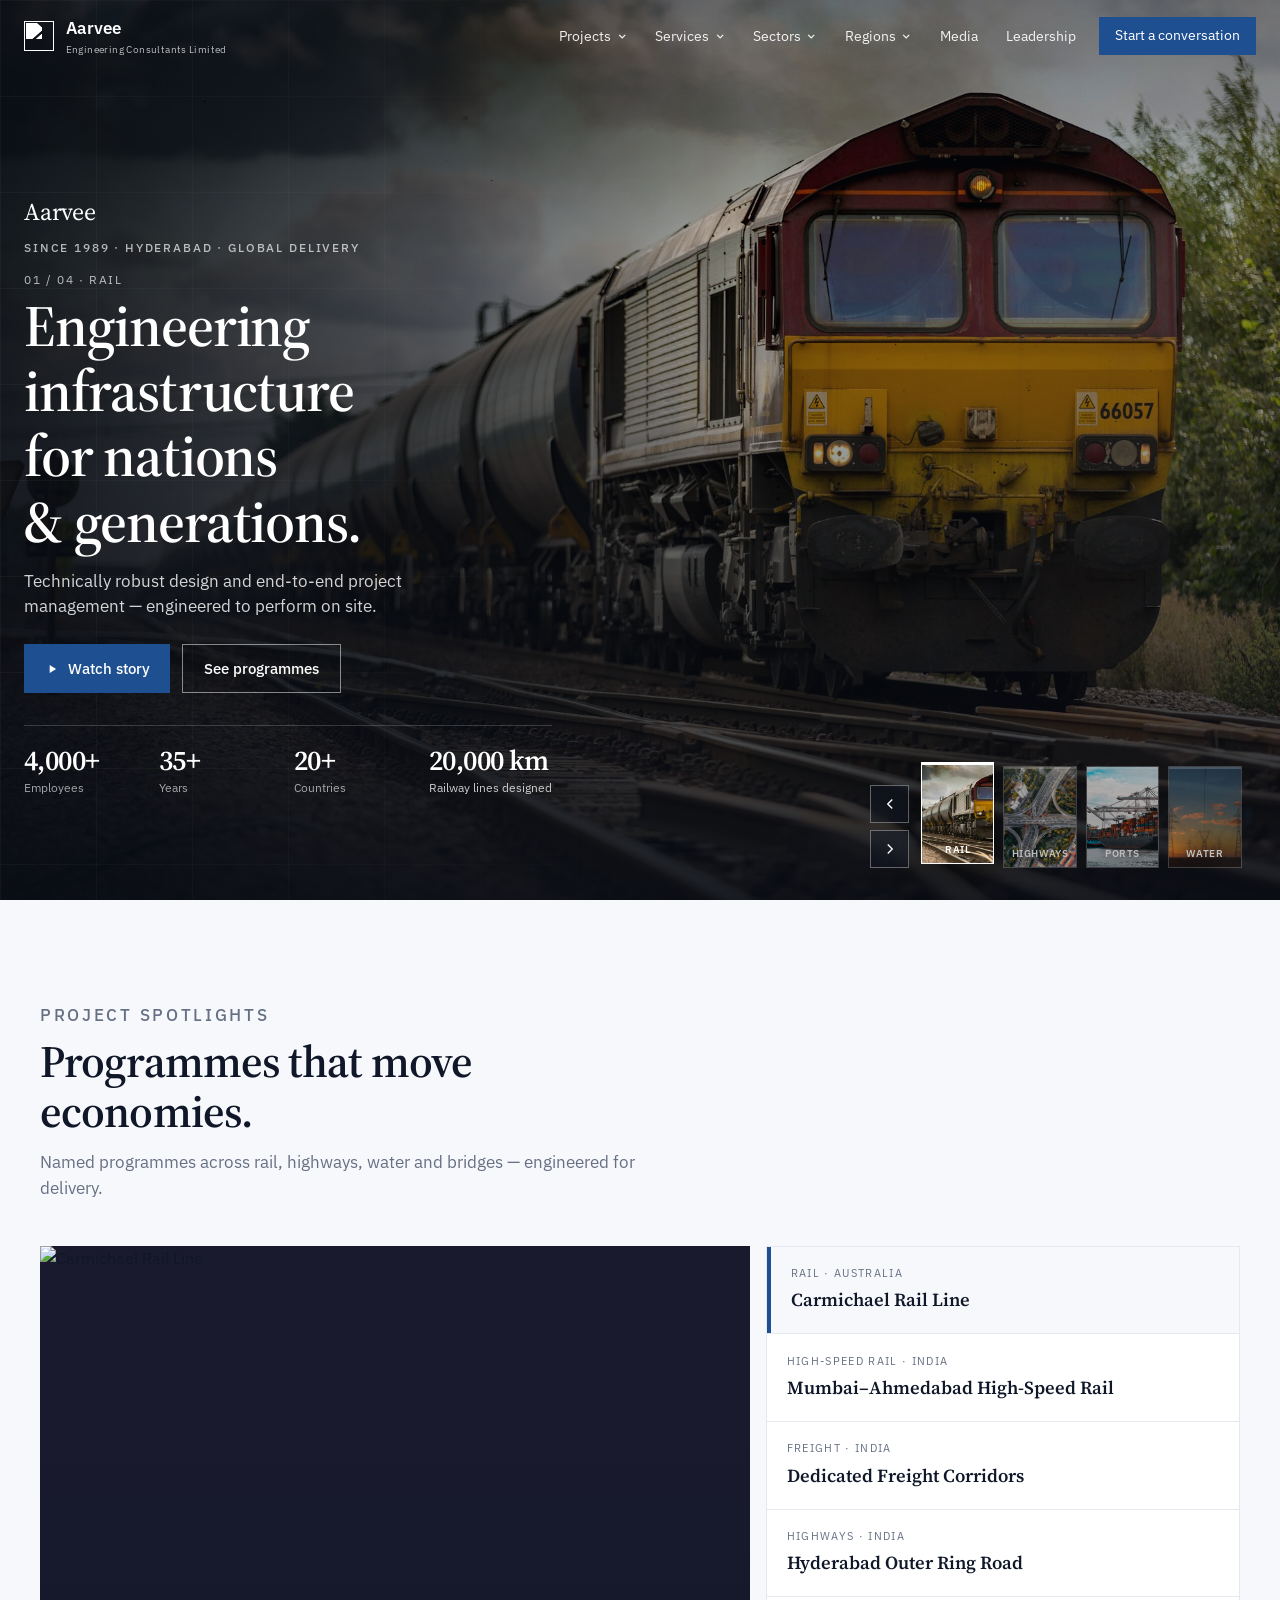
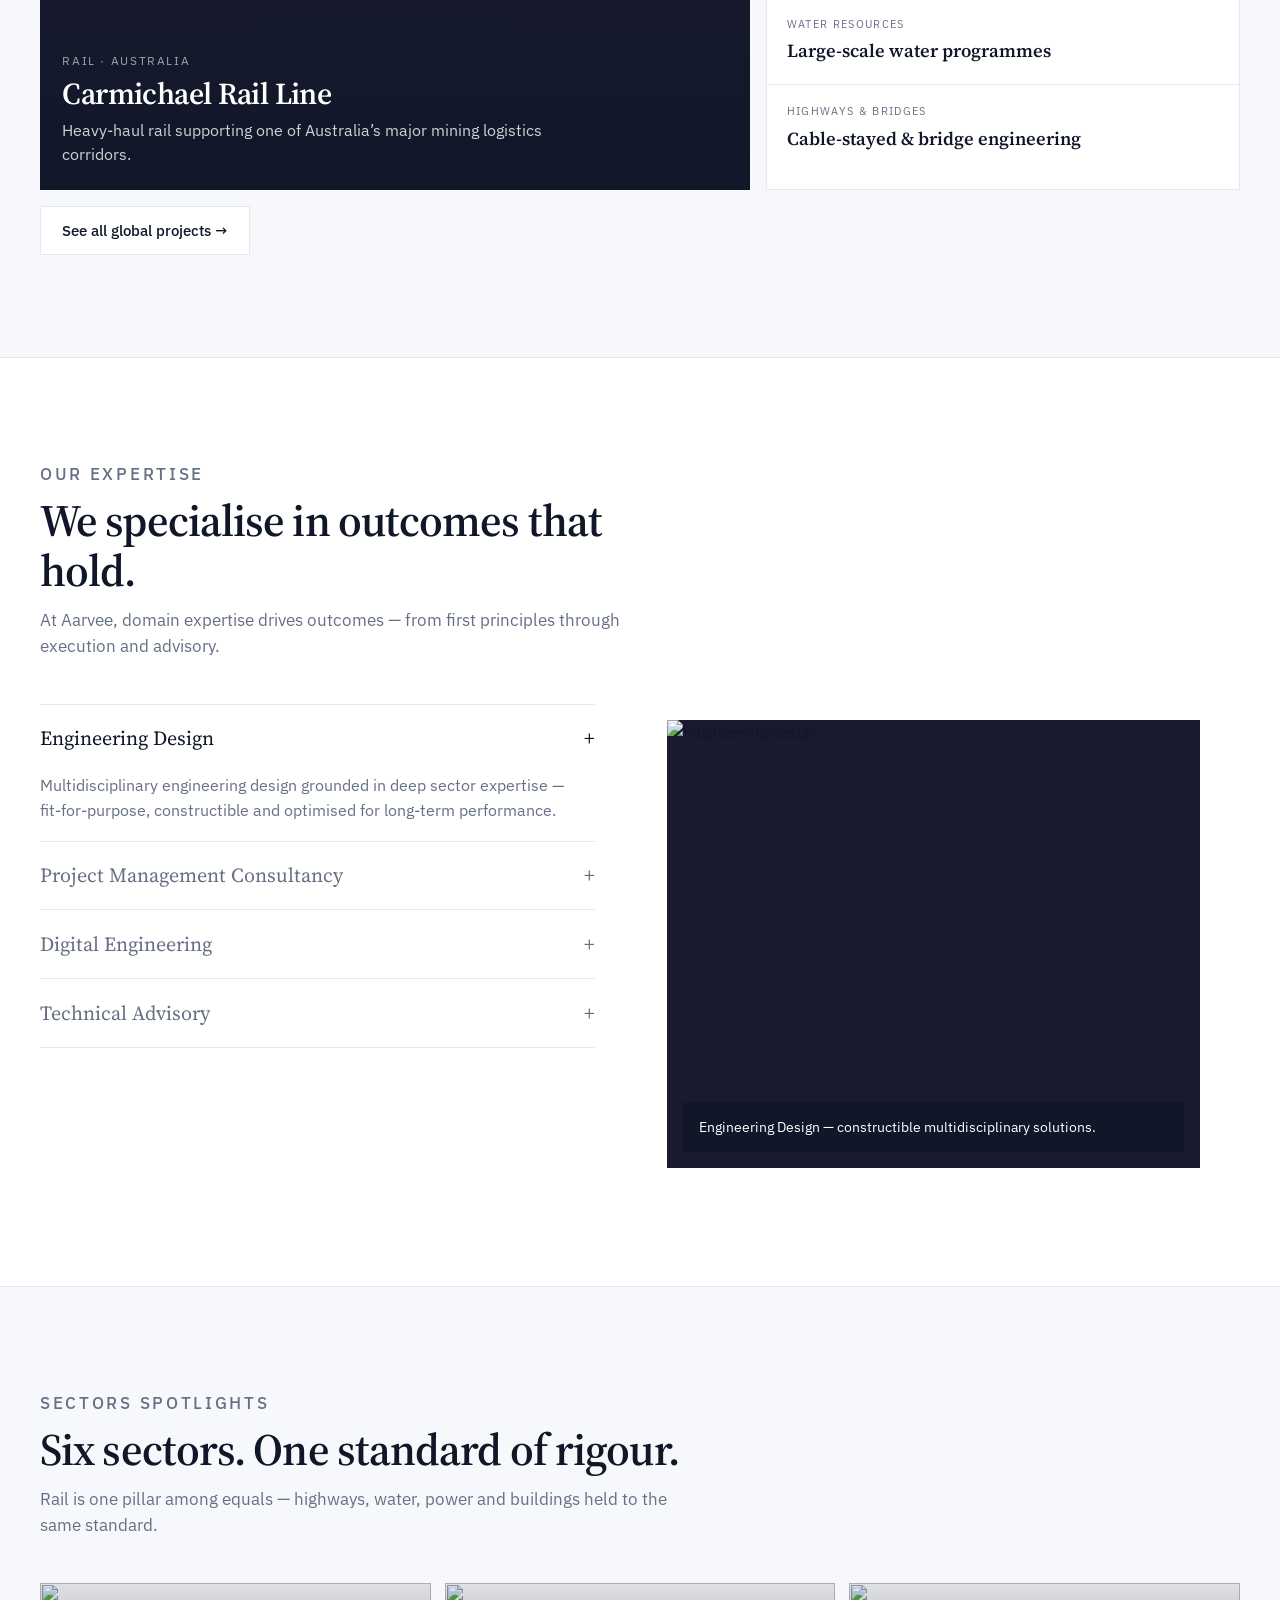
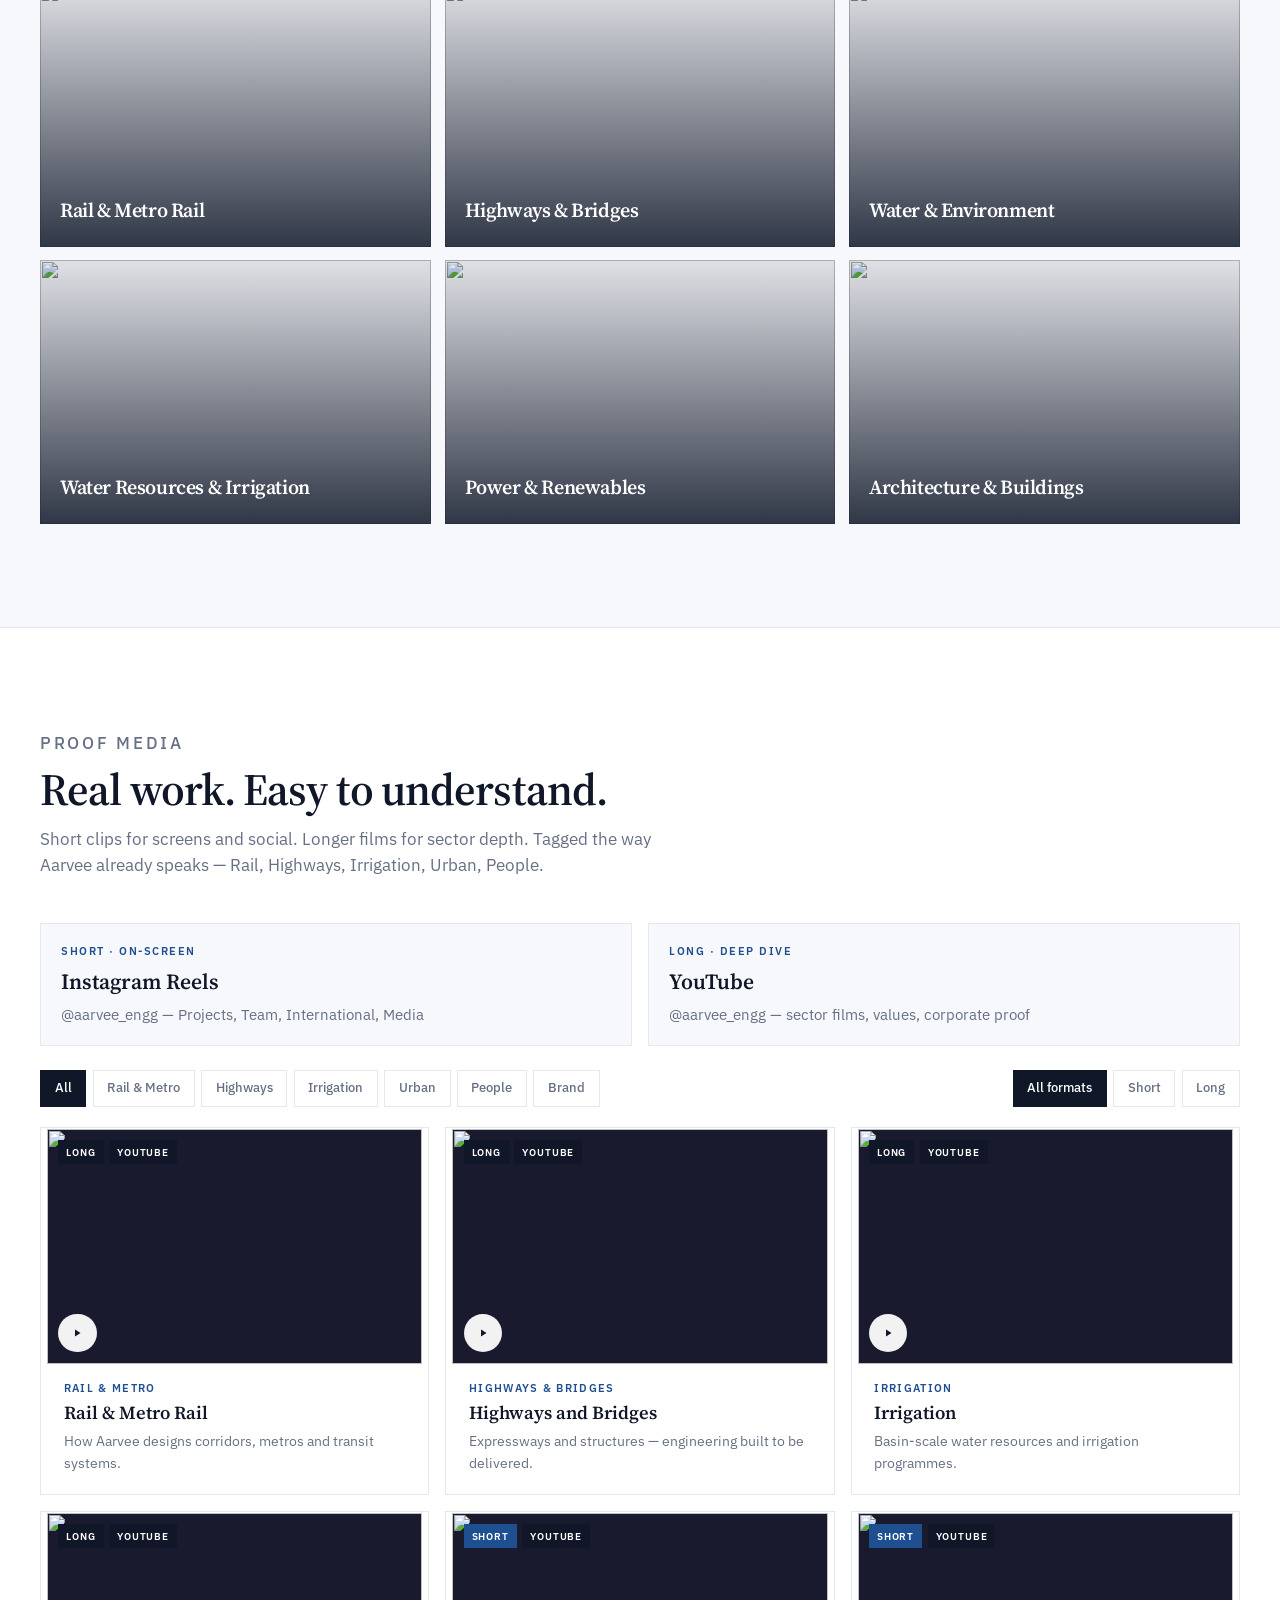
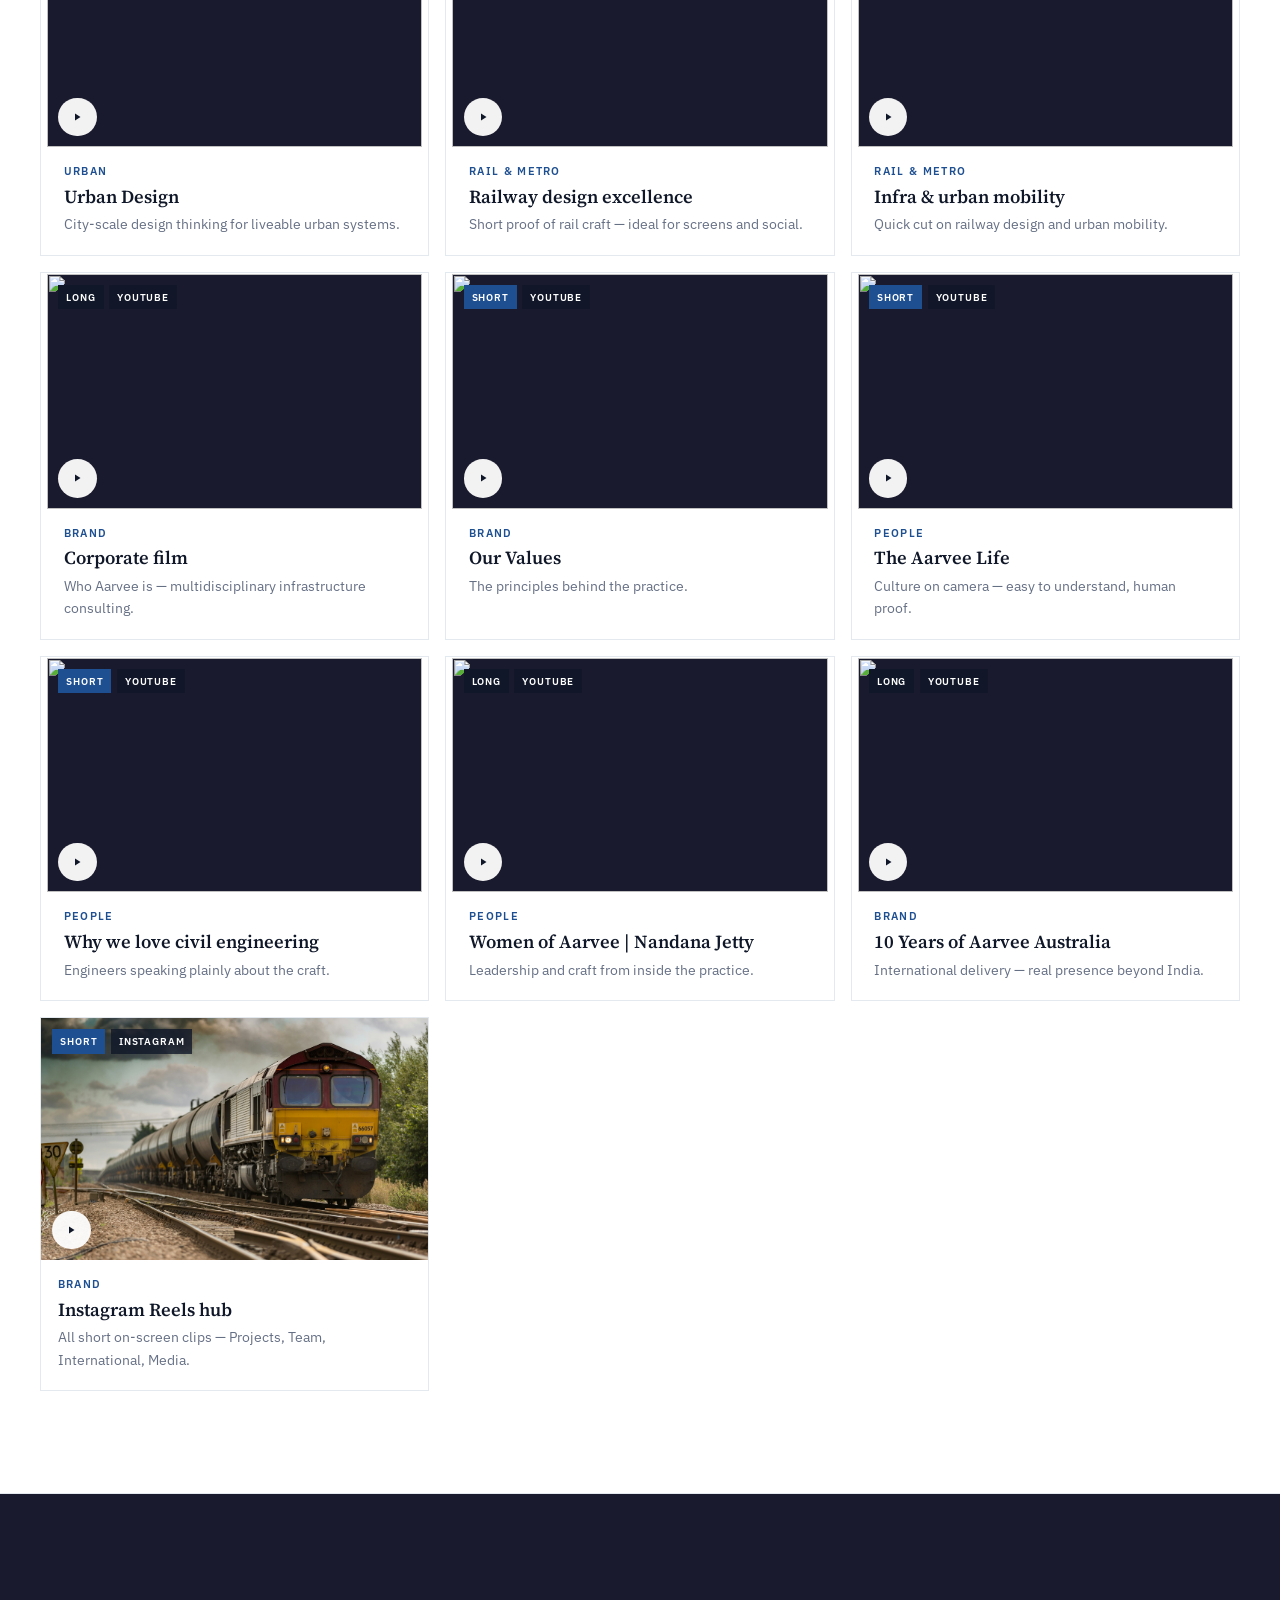
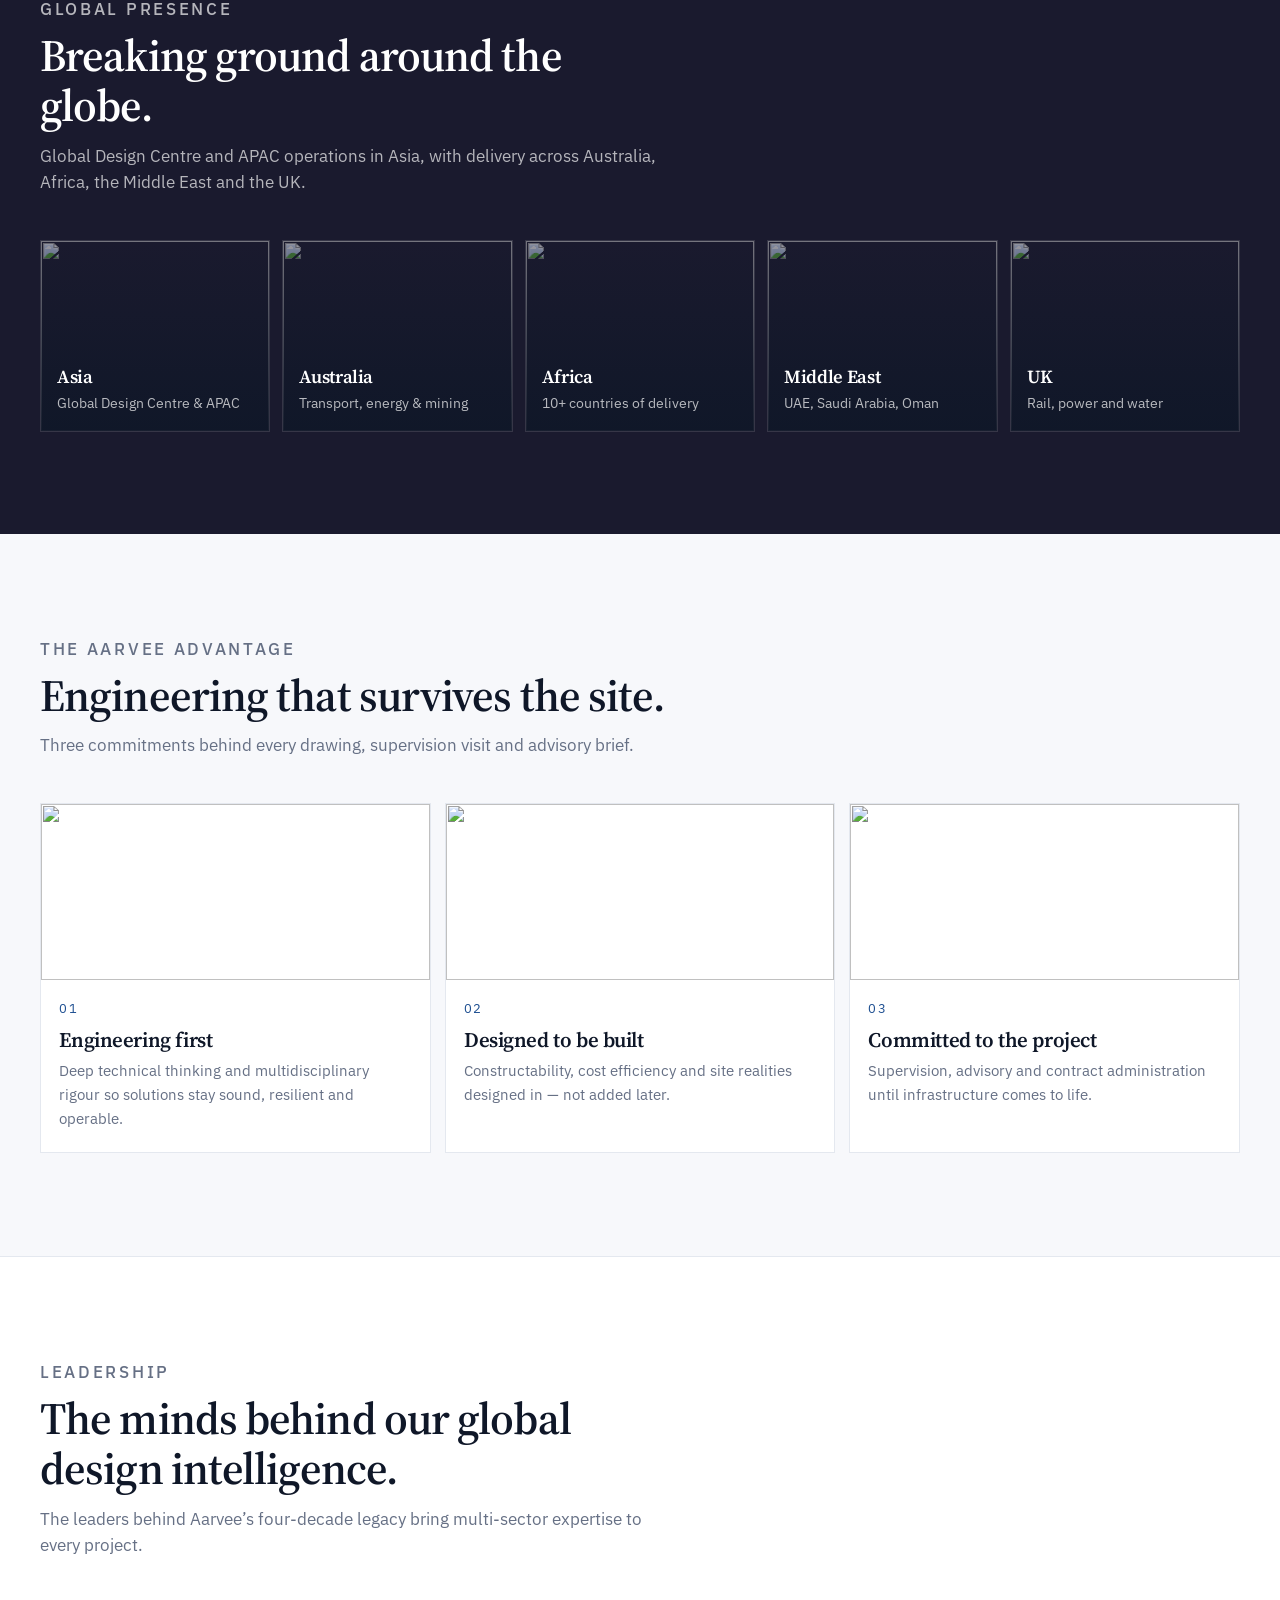
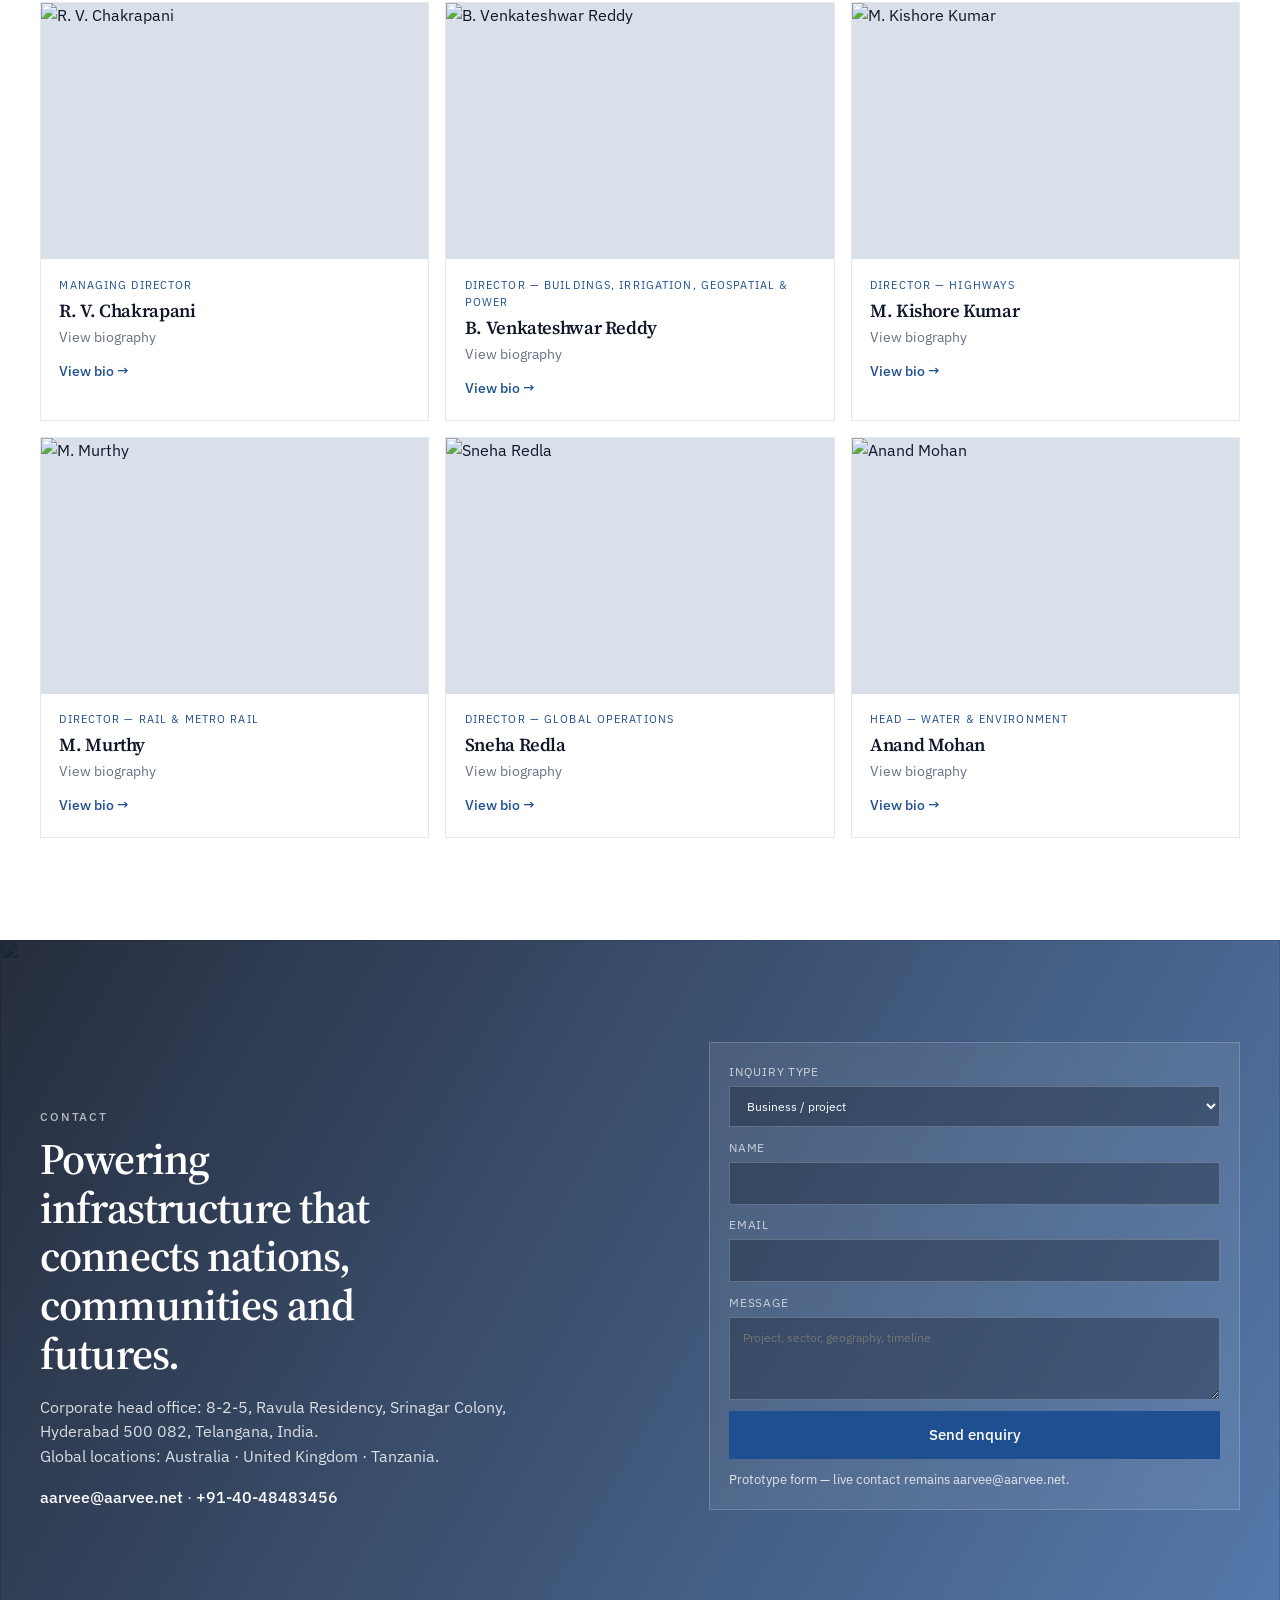
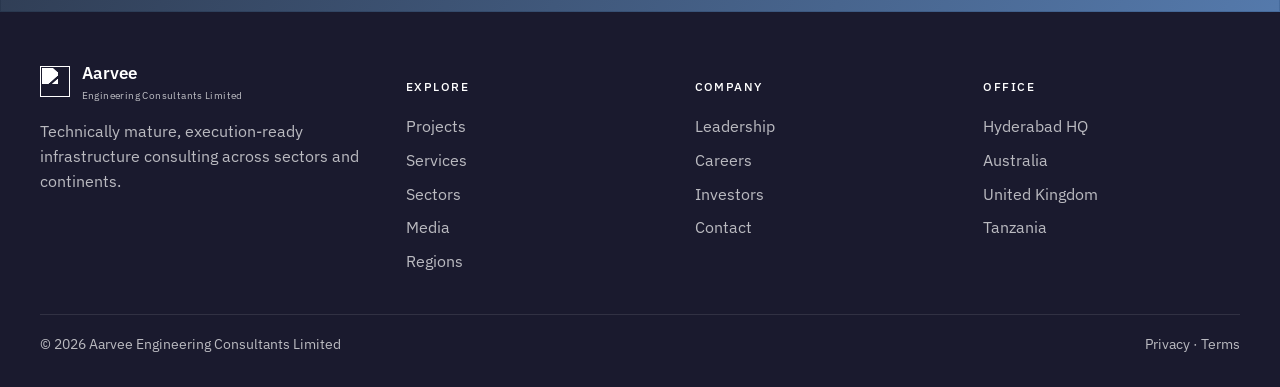
==== commit 95e6c38c: "Play division films over the hero and shift the overlay left. Watch story uses each sector's hosted " ====
--- a/index.html
+++ b/index.html
@@ -5,12 +5,13 @@
   <meta name="viewport" content="width=device-width, initial-scale=1.0" />
   <title>Aarvee — Engineering Infrastructure for Nations &amp; Generations</title>
   <meta name="description" content="Aarvee Engineering Consultants Limited delivers technically robust design and end-to-end project management across railways, roads, water, ports, airports and urban systems." />
+  <meta name="referrer" content="strict-origin-when-cross-origin" />
   <link rel="preconnect" href="https://fonts.googleapis.com" />
   <link rel="preconnect" href="https://fonts.gstatic.com" crossorigin />
   <link rel="preconnect" href="https://cdn.prod.website-files.com" crossorigin />
   <link rel="preconnect" href="https://images.unsplash.com" crossorigin />
   <link href="https://fonts.googleapis.com/css2?family=Source+Serif+4:opsz,wght@8..60,500;8..60,600;8..60,700&family=IBM+Plex+Sans:wght@400;500;600&display=swap" rel="stylesheet" />
-  <link rel="stylesheet" href="css/styles.css?v=19" />
+  <link rel="stylesheet" href="css/styles.css?v=21" />
 </head>
 <body>
   <header class="site-header">
@@ -73,13 +74,13 @@
   <main id="top">
     <section class="hero" aria-label="Introduction" data-hero>
       <div class="hero-stage" aria-live="polite">
-        <article class="hero-slide is-active" data-hero-slide="0" data-video="https://cdn.prod.website-files.com/68d276adf6c9fda4f364643e/69a54598f4e50e23f8d7cb29_69a40829154d9c5af32ee34e_Aarvee%20-%20Home_mp4.mp4" data-youtube="Iea1lrfk19I">
+        <article class="hero-slide is-active" data-hero-slide="0" data-video="https://s3.amazonaws.com/webflow-prod-assets/68d276adf6c9fda4f364643e/69a3e5cfc23e20545867cf8c_Rail(1).mp4" data-youtube="Iea1lrfk19I">
           <img src="assets/work-rail.jpg" alt="Railway corridor under dramatic sky" width="2200" height="1300" fetchpriority="high" />
         </article>
         <article class="hero-slide" data-hero-slide="1" data-video="https://cdn.prod.website-files.com/68d276adf6c9fda4f364643e/69a3f52dc4033001dc142c66_Orr%281%29_mp4.mp4" data-youtube="_qDLPHb4kiM" hidden>
           <img src="assets/hero-highway.jpg" alt="Aerial multi-level highway interchange" width="2400" height="1800" />
         </article>
-        <article class="hero-slide" data-hero-slide="2" data-video="https://cdn.prod.website-files.com/68d276adf6c9fda4f364643e/69a54598f4e50e23f8d7cb29_69a40829154d9c5af32ee34e_Aarvee%20-%20Home_mp4.mp4" data-youtube="C64HADDvgs0" hidden>
+        <article class="hero-slide" data-hero-slide="2" data-video="https://s3.amazonaws.com/webflow-prod-assets/68d276adf6c9fda4f364643e/69a3c891d6ee68c8fc5a685c_P%26I.mp4" data-youtube="C64HADDvgs0" hidden>
           <img src="assets/containers2.jpg" alt="Container ships and gantry cranes at port" width="2200" height="1467" />
         </article>
         <article class="hero-slide" data-hero-slide="3" data-video="https://cdn.prod.website-files.com/68d276adf6c9fda4f364643e/69facafec45d1ac6d5e72f9d_Dam_Video_Generation_mp4.mp4" data-youtube="7_K2m5jzjp0" hidden>
@@ -168,12 +169,14 @@
             <h2 data-hero-story-title>Aarvee story</h2>
           </div>
           <div class="hero-story-player" data-hero-story-player>
+            <video data-hero-story-video controls playsinline loop hidden></video>
             <iframe
               data-hero-story-frame
               title="Aarvee story film"
-              src=""
+              referrerpolicy="strict-origin-when-cross-origin"
               allow="accelerometer; autoplay; clipboard-write; encrypted-media; gyroscope; picture-in-picture; web-share"
               allowfullscreen
+              hidden
             ></iframe>
           </div>
           <div class="hero-story-actions">
@@ -476,7 +479,10 @@
       <button type="button" class="media-lightbox-close" data-media-lightbox-close aria-label="Close video">
         <svg width="18" height="18" viewBox="0 0 24 24" fill="none" stroke="currentColor" stroke-width="1.8"><path d="M6 6l12 12M18 6 6 18"/></svg>
       </button>
-      <div class="media-lightbox-frame"><iframe data-media-lightbox-frame title="Aarvee film" allow="accelerometer; autoplay; clipboard-write; encrypted-media; gyroscope; picture-in-picture; web-share" allowfullscreen></iframe></div>
+      <div class="media-lightbox-frame">
+        <video data-media-lightbox-video controls playsinline hidden></video>
+        <iframe data-media-lightbox-frame title="Aarvee film" referrerpolicy="strict-origin-when-cross-origin" allow="accelerometer; autoplay; clipboard-write; encrypted-media; gyroscope; picture-in-picture; web-share" allowfullscreen hidden></iframe>
+      </div>
       <div class="media-lightbox-meta">
         <p class="sector" data-media-lightbox-sector></p>
         <h3 data-media-lightbox-title></h3>
@@ -501,6 +507,6 @@
       </div>
     </div>
   </footer>
-  <script src="js/main.js?v=19"></script>
+  <script src="js/main.js?v=21"></script>
 </body>
 </html>
--- a/css/styles.css
+++ b/css/styles.css
@@ -39,7 +39,7 @@
 .site-header.is-scrolled,.site-header.menu-open{background:rgba(247,248,251,.94);backdrop-filter:blur(14px);border-bottom-color:var(--line)}
 .site-header.is-scrolled .brand,.site-header.menu-open .brand,.site-header.is-scrolled .nav-label,.site-header.menu-open .nav-label,.site-header.is-scrolled .menu-toggle,.site-header.menu-open .menu-toggle{color:var(--ink)}
 .site-header.is-scrolled .brand img,.site-header.menu-open .brand img{filter:none}
-.header-inner{width:min(100% - 2.5rem,var(--max));margin-inline:auto;min-height:var(--header);display:flex;align-items:center;justify-content:space-between;gap:1.5rem}
+.header-inner{width:100%;margin:0;padding-inline:clamp(1rem,2vw,1.5rem);min-height:var(--header);display:flex;align-items:center;justify-content:space-between;gap:1.5rem}
 .brand{display:inline-flex;align-items:center;gap:.7rem;color:#fff;z-index:2}
 .brand img{width:1.9rem;height:1.9rem;object-fit:contain;filter:brightness(0) invert(1)}
 .brand-name{font-family:var(--sans);font-weight:600;font-size:1.05rem}
@@ -73,13 +73,13 @@
   linear-gradient(90deg,rgba(8,12,20,.88) 0%,rgba(8,12,20,.62) 34%,rgba(8,12,20,.18) 58%,rgba(8,12,20,.28) 100%),
   linear-gradient(180deg,rgba(8,12,20,.35) 0%,transparent 28%,rgba(8,12,20,.55) 72%,rgba(8,12,20,.9) 100%)}
 .hero-grid{position:absolute;inset:0;z-index:-1;opacity:.1;background-image:linear-gradient(rgba(255,255,255,.35) 1px,transparent 1px),linear-gradient(90deg,rgba(255,255,255,.35) 1px,transparent 1px);background-size:96px 96px;mask-image:linear-gradient(90deg,#000 0%,transparent 55%);pointer-events:none}
-.hero-content{position:relative;z-index:2;width:min(100% - 2.5rem,var(--max));margin:0 auto;padding:clamp(5.5rem,10vh,7rem) 0 6.5rem;display:flex;justify-content:flex-start;align-items:flex-end}
-.hero-copy{max-width:min(34rem,48%);text-align:left;animation:rise .95s var(--ease) both}
+.hero-content{position:relative;z-index:2;width:min(38rem,calc(100% - 2.5rem));margin:0 0 0 clamp(1rem,2vw,1.5rem);padding:clamp(5.5rem,10vh,7rem) 0 6.5rem;display:flex;justify-content:flex-start;align-items:flex-end}
+.hero-copy{max-width:none;text-align:left;animation:rise .95s var(--ease) both}
 .hero-brand{font-family:var(--serif);font-size:clamp(1.2rem,2vw,1.5rem);margin:0 0 .55rem;letter-spacing:-.01em}
 .hero-eyebrow{color:rgba(255,255,255,.68)!important;margin:0 0 .85rem!important}
 .hero-index{margin:0 0 .85rem;color:rgba(255,255,255,.55);font-size:.68rem}
-.hero h1{font-size:clamp(2.2rem,4.6vw,3.65rem);max-width:11ch;margin:0 0 .9rem;text-wrap:balance}
-.hero .lede{font-size:clamp(.98rem,1.3vw,1.08rem);color:rgba(255,255,255,.82);max-width:34ch;line-height:1.55}
+.hero h1{font-size:clamp(2.2rem,4.6vw,3.65rem);max-width:16ch;margin:0 0 .9rem;text-wrap:balance}
+.hero .lede{font-size:clamp(.98rem,1.3vw,1.08rem);color:rgba(255,255,255,.82);max-width:42ch;line-height:1.55}
 .hero-actions{display:flex;flex-wrap:wrap;gap:.75rem;margin-top:1.5rem}
 .hero-actions .btn-primary{gap:.55rem}
 
@@ -196,6 +196,13 @@
 
 
 .hero-story-player iframe,.hero-story-player video{position:absolute;inset:0;width:100%;height:100%;border:0;object-fit:cover}
+.hero-story-player video[hidden],.hero-story-player iframe[hidden]{display:none}
+/* Watch story covers the hero. Hosted films, not a YouTube iframe. */
+.hero-story{padding:0;background:#000;place-items:stretch}
+.hero-story-panel{width:100%;height:100%;background:#000;border:0;box-shadow:none}
+.hero-story-player{position:absolute;inset:0;width:100%;height:100%;aspect-ratio:auto}
+.hero-story-meta{position:absolute;left:clamp(1rem,2vw,1.5rem);bottom:4.75rem;z-index:2;max-width:28rem;padding:0;border:0;background:transparent}
+.hero-story-actions{position:absolute;left:clamp(1rem,2vw,1.5rem);bottom:1.25rem;z-index:2;padding:0;background:transparent;border:0}
 .mono-label{font-size:.72rem;letter-spacing:.14em;text-transform:uppercase}
 
 
@@ -387,7 +394,8 @@
 .media-lightbox-panel{position:relative;width:min(960px,100%);background:#0b1018;border:1px solid rgba(255,255,255,.12)}
 .media-lightbox-close{position:absolute;top:.75rem;right:.75rem;z-index:2;width:2.5rem;height:2.5rem;border-radius:999px;background:#fff;color:var(--ink);display:grid;place-items:center}
 .media-lightbox-frame{aspect-ratio:16/9;width:100%}
-.media-lightbox-frame iframe{width:100%;height:100%;border:0;display:block}
+.media-lightbox-frame iframe,.media-lightbox-frame video{width:100%;height:100%;border:0;display:block;background:#000;object-fit:contain}
+.media-lightbox-frame video[hidden],.media-lightbox-frame iframe[hidden]{display:none}
 .media-lightbox-meta{padding:1rem 1.2rem 1.2rem;color:#fff}
 .media-lightbox-meta .sector{font-size:.68rem;letter-spacing:.12em;text-transform:uppercase;color:rgba(255,255,255,.55);margin:0 0 .35rem}
 .media-lightbox-meta h3{margin:0 0 .4rem;font-family:var(--serif);font-weight:600;font-size:1.4rem}
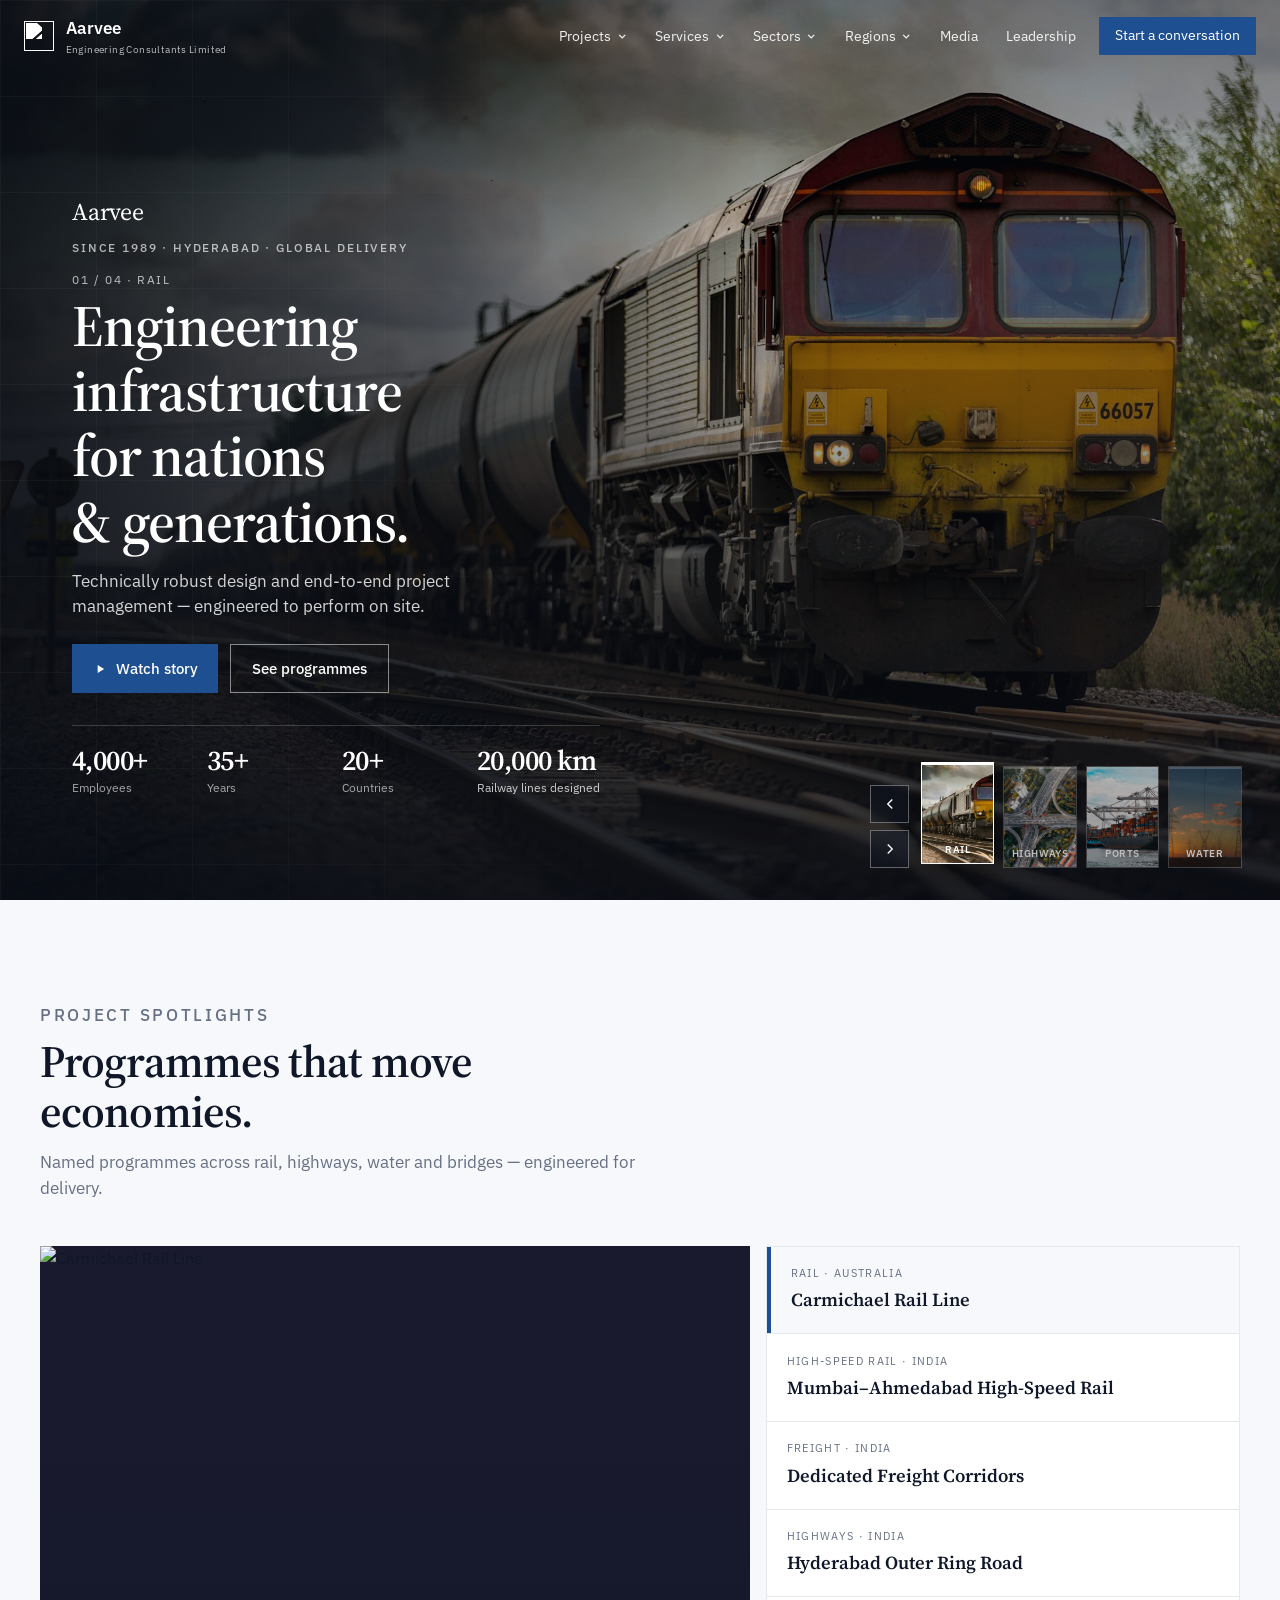
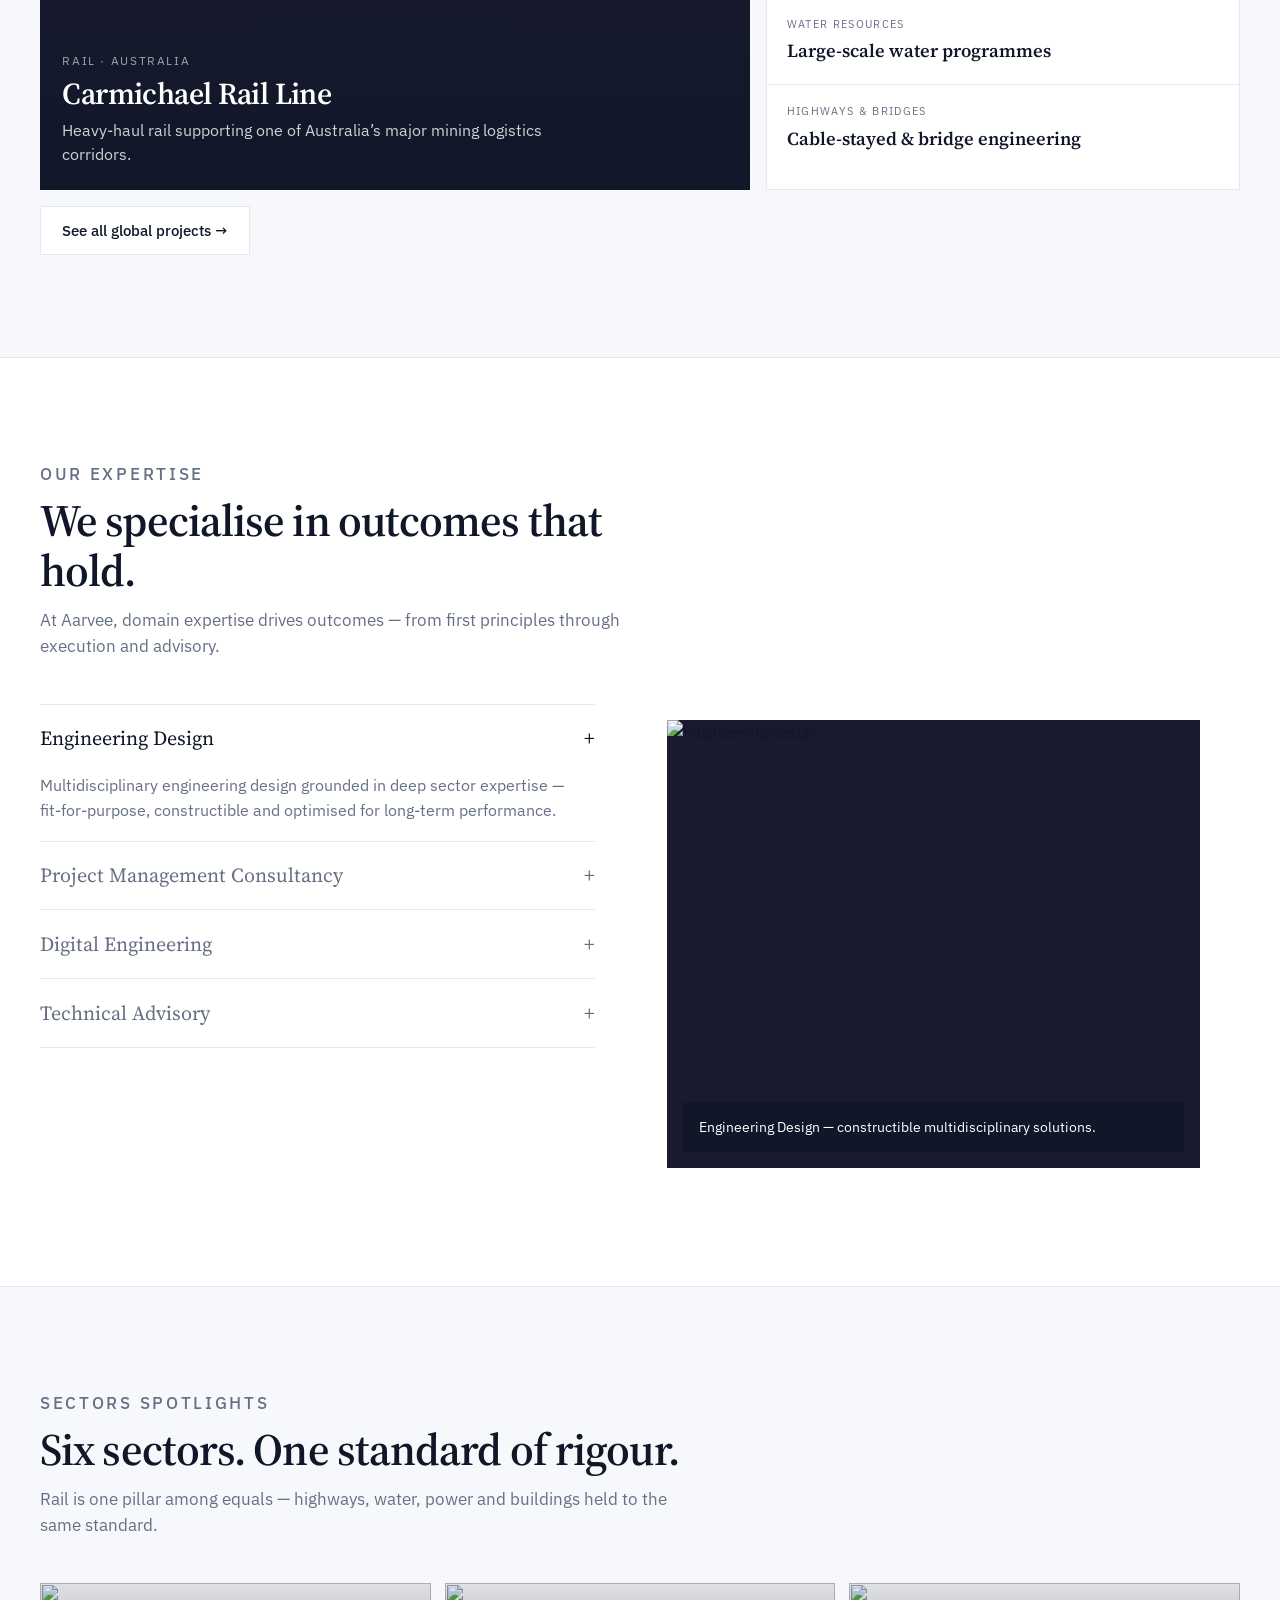
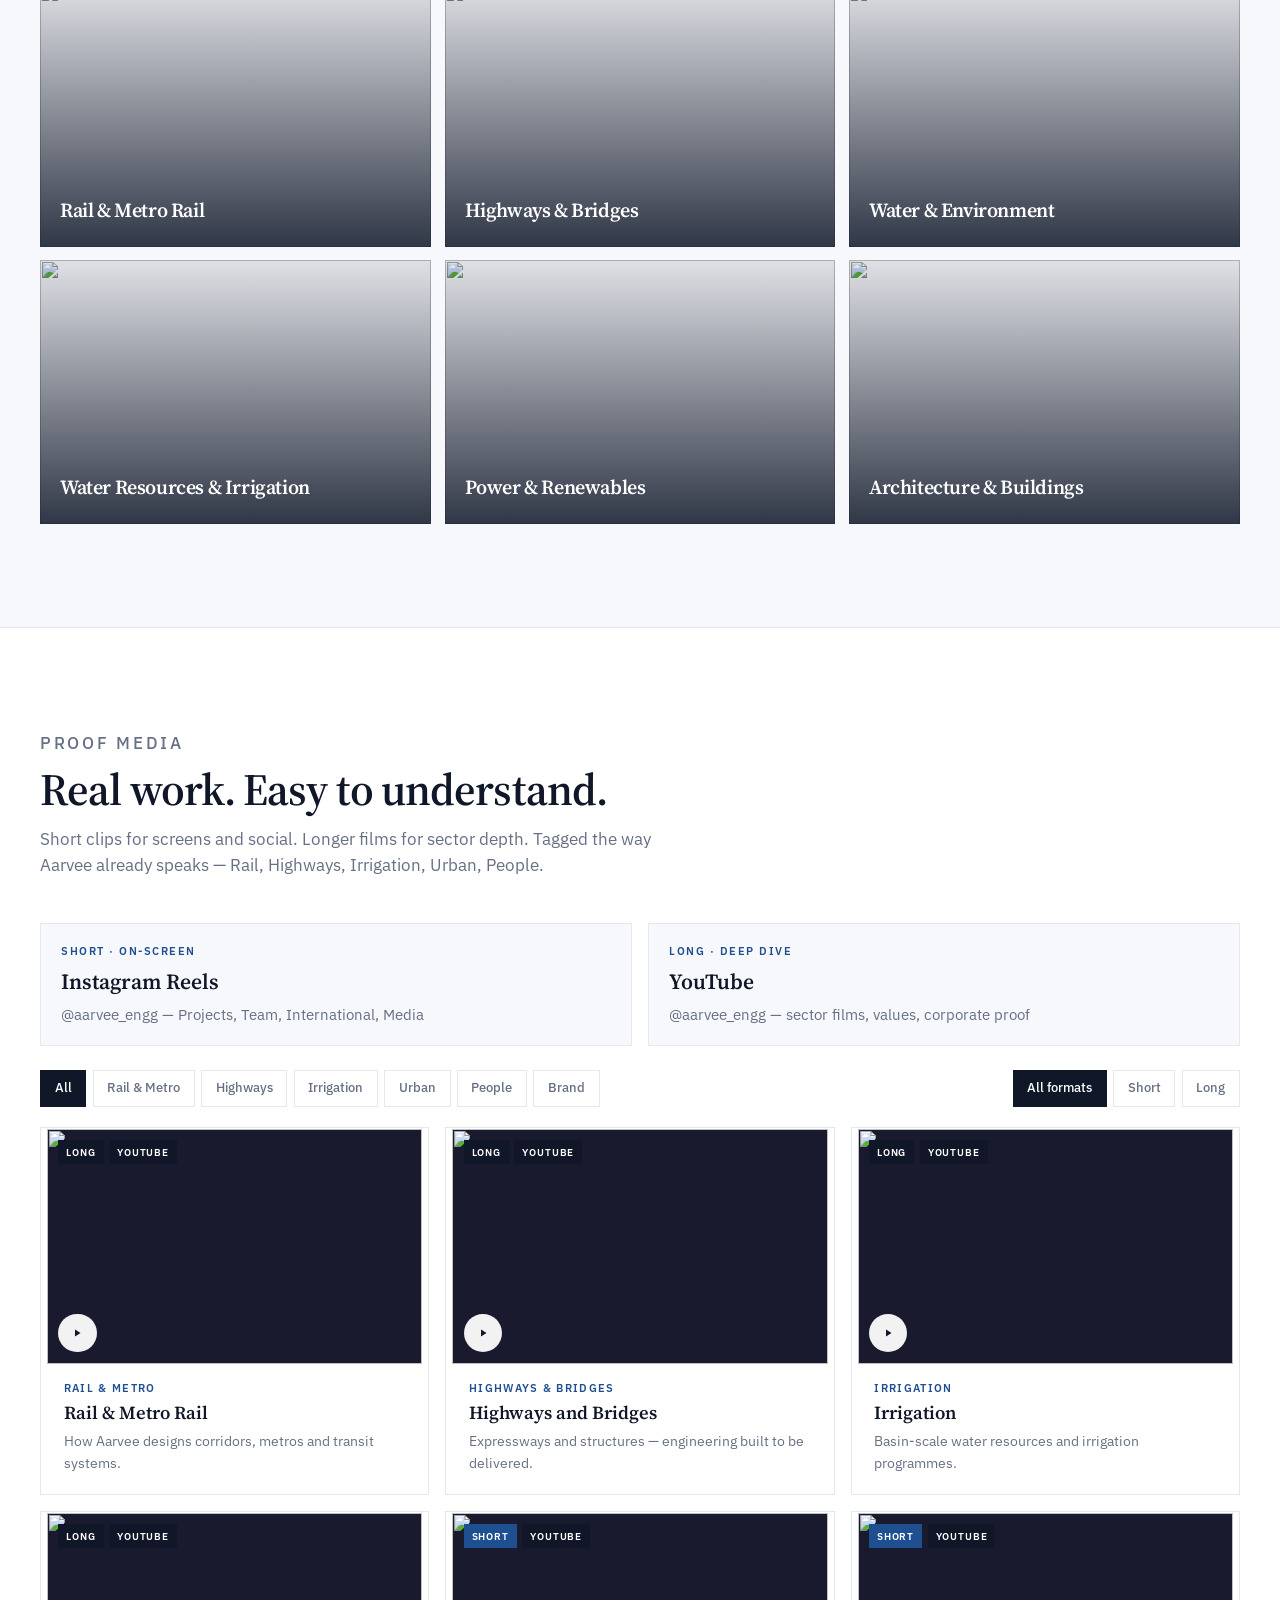
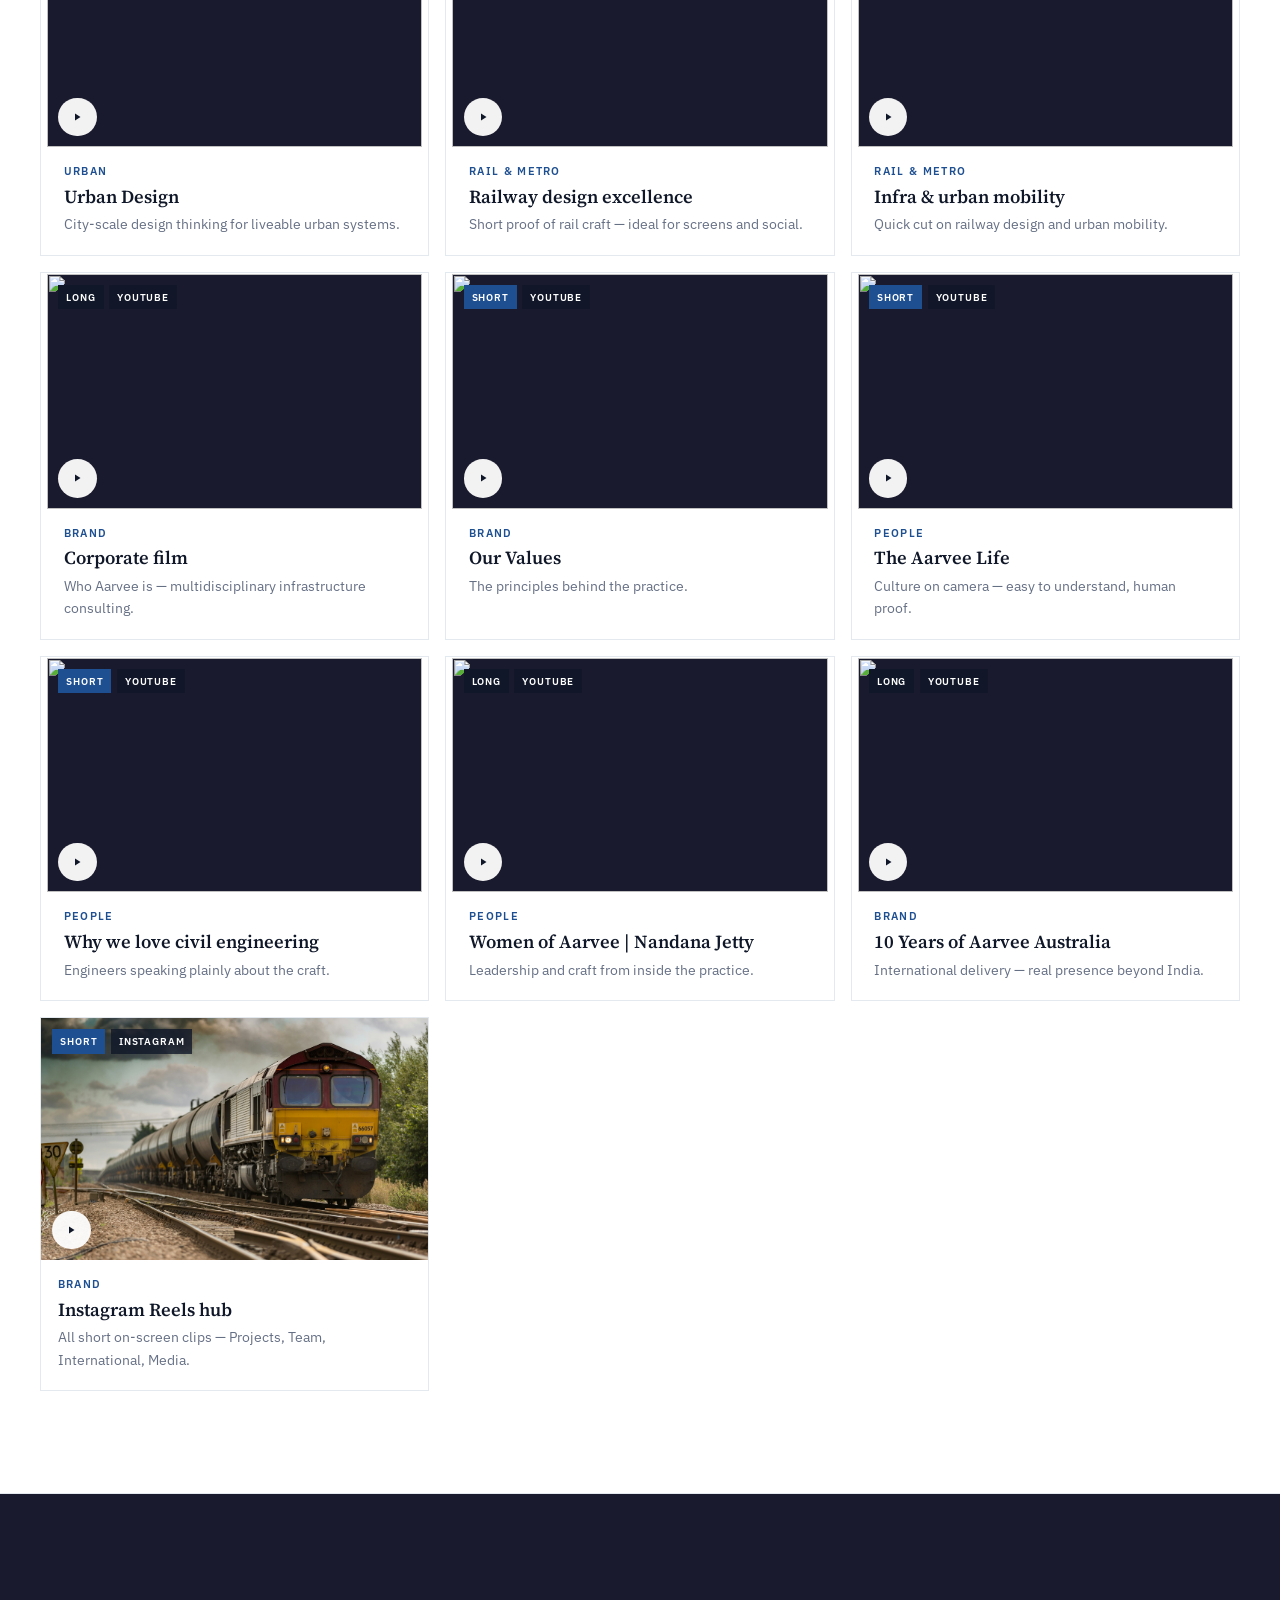
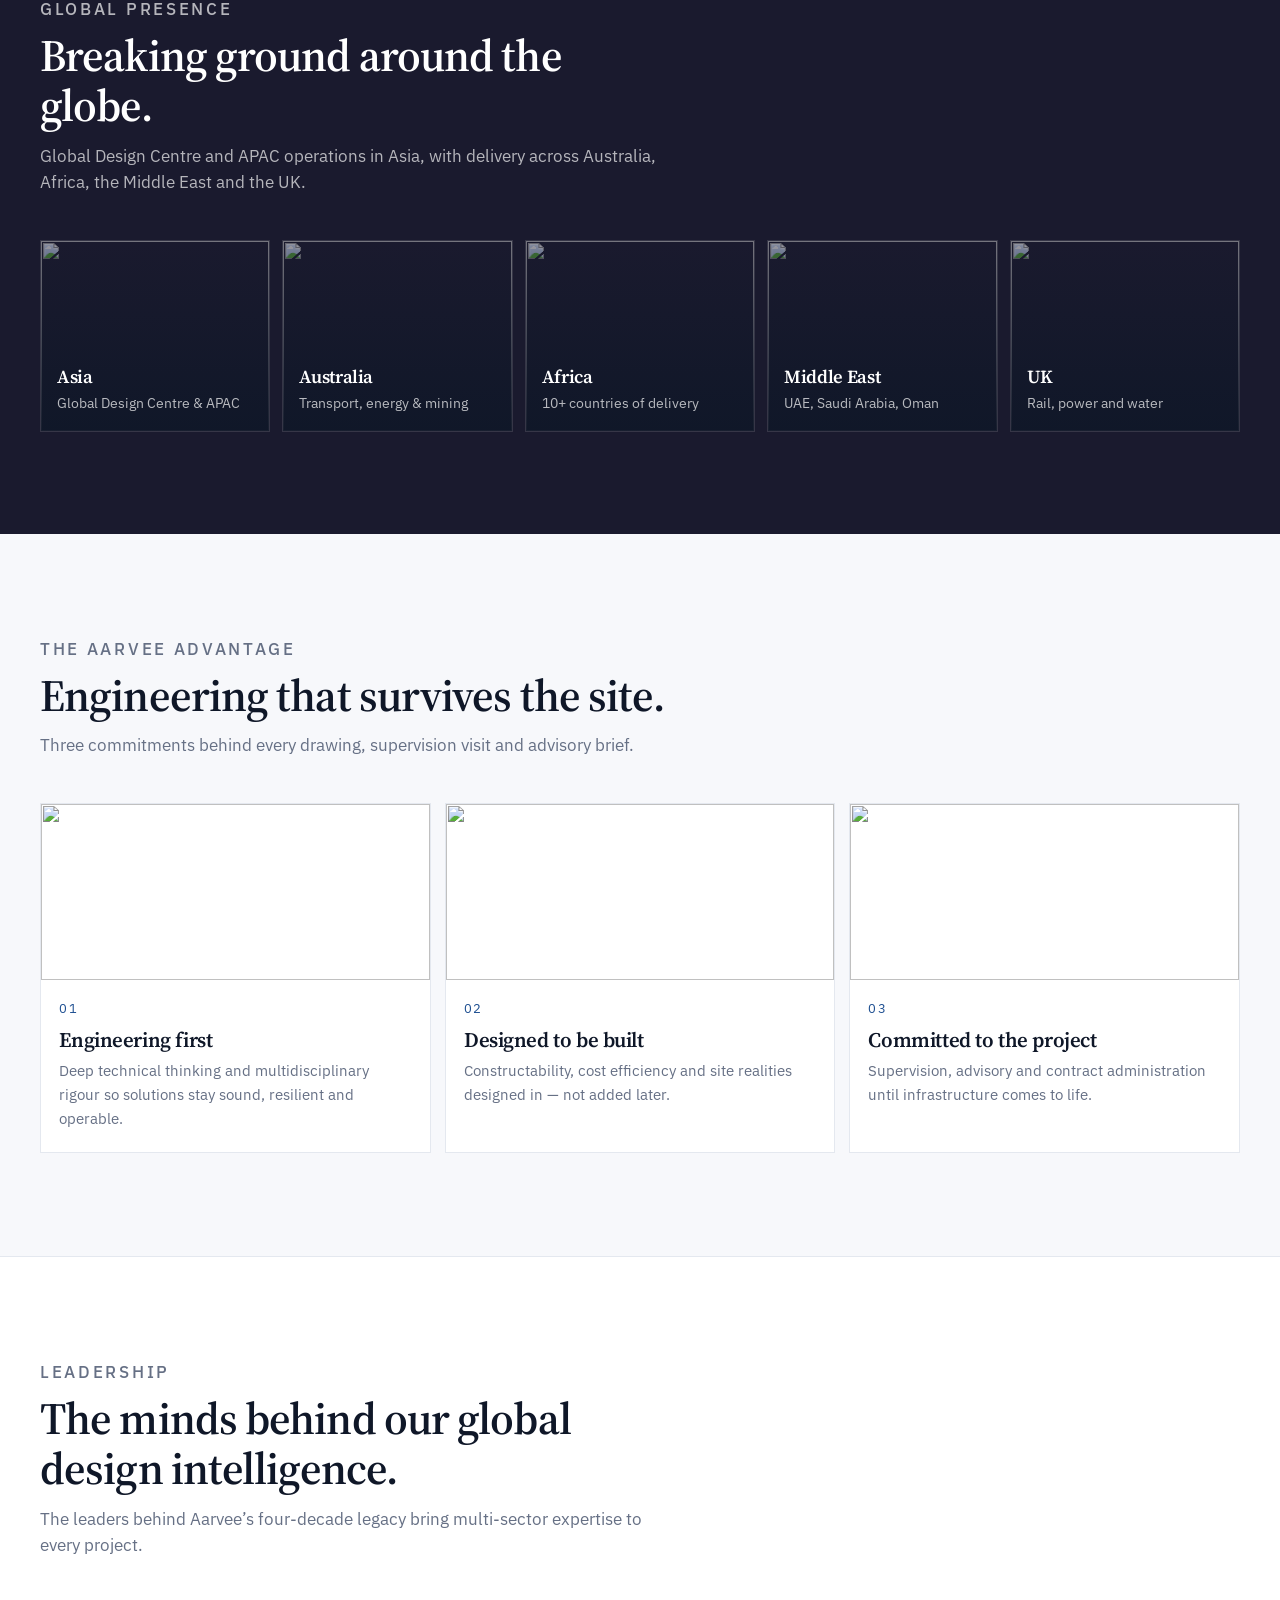
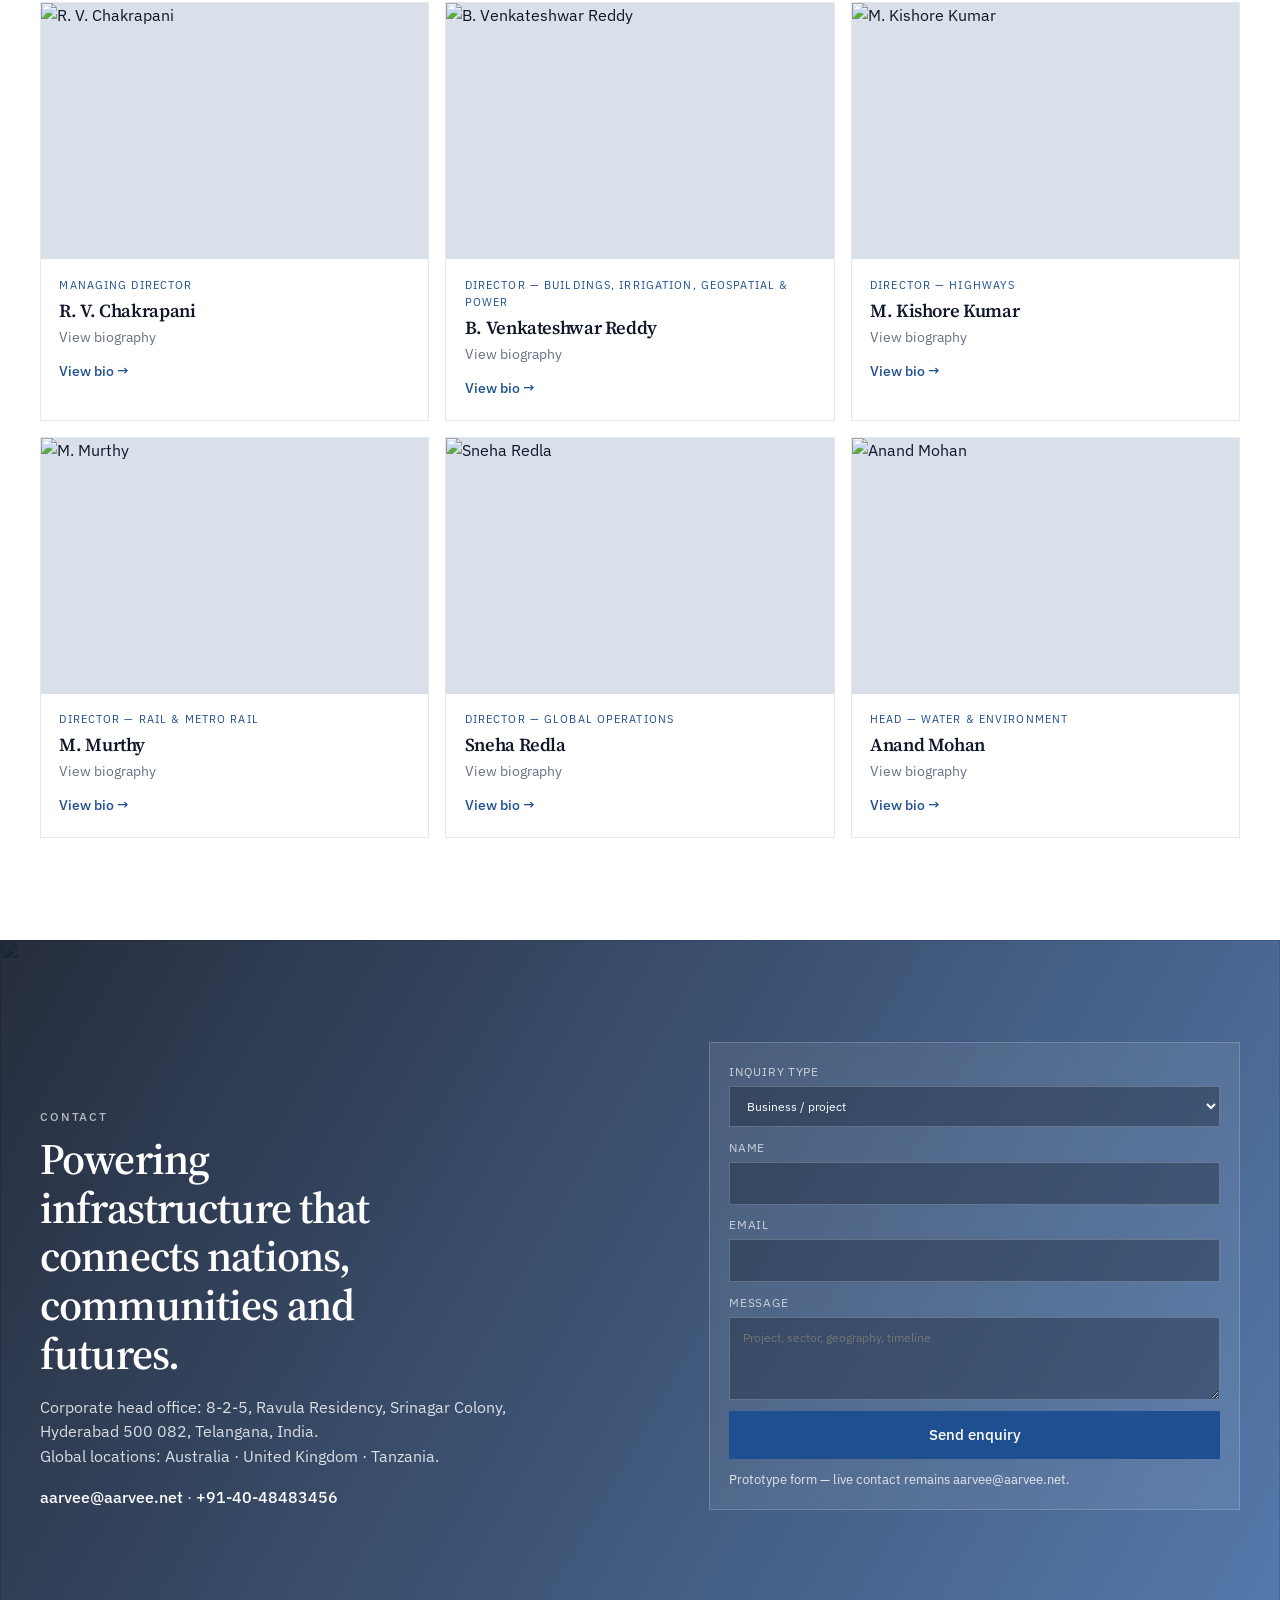
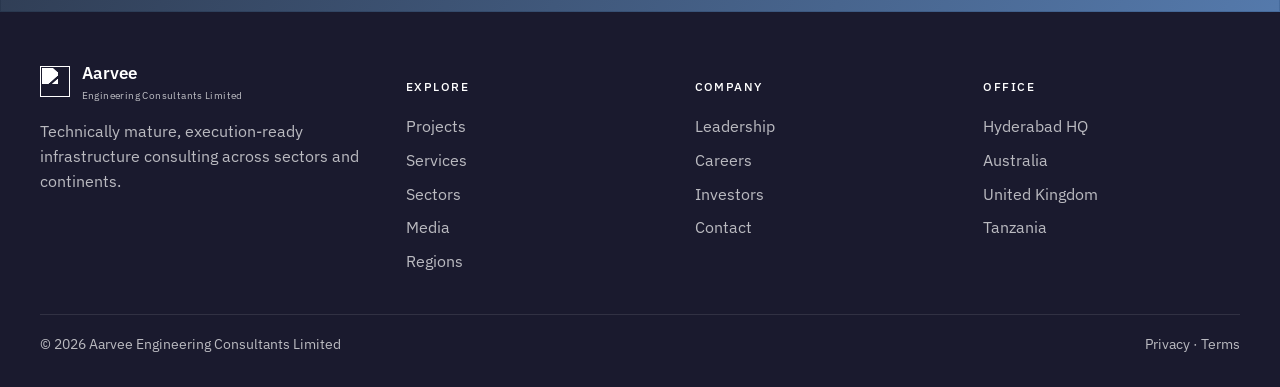
==== commit fd38d95d: "Shift the hero text overlay half an inch to the right. The last edit sat the copy on the left edge. " ====
--- a/index.html
+++ b/index.html
@@ -11,7 +11,7 @@
   <link rel="preconnect" href="https://cdn.prod.website-files.com" crossorigin />
   <link rel="preconnect" href="https://images.unsplash.com" crossorigin />
   <link href="https://fonts.googleapis.com/css2?family=Source+Serif+4:opsz,wght@8..60,500;8..60,600;8..60,700&family=IBM+Plex+Sans:wght@400;500;600&display=swap" rel="stylesheet" />
-  <link rel="stylesheet" href="css/styles.css?v=21" />
+  <link rel="stylesheet" href="css/styles.css?v=22" />
 </head>
 <body>
   <header class="site-header">
--- a/css/styles.css
+++ b/css/styles.css
@@ -73,7 +73,7 @@
   linear-gradient(90deg,rgba(8,12,20,.88) 0%,rgba(8,12,20,.62) 34%,rgba(8,12,20,.18) 58%,rgba(8,12,20,.28) 100%),
   linear-gradient(180deg,rgba(8,12,20,.35) 0%,transparent 28%,rgba(8,12,20,.55) 72%,rgba(8,12,20,.9) 100%)}
 .hero-grid{position:absolute;inset:0;z-index:-1;opacity:.1;background-image:linear-gradient(rgba(255,255,255,.35) 1px,transparent 1px),linear-gradient(90deg,rgba(255,255,255,.35) 1px,transparent 1px);background-size:96px 96px;mask-image:linear-gradient(90deg,#000 0%,transparent 55%);pointer-events:none}
-.hero-content{position:relative;z-index:2;width:min(38rem,calc(100% - 2.5rem));margin:0 0 0 clamp(1rem,2vw,1.5rem);padding:clamp(5.5rem,10vh,7rem) 0 6.5rem;display:flex;justify-content:flex-start;align-items:flex-end}
+.hero-content{position:relative;z-index:2;width:min(38rem,calc(100% - 2.5rem));margin:0 0 0 calc(clamp(1rem,2vw,1.5rem) + 0.5in);padding:clamp(5.5rem,10vh,7rem) 0 6.5rem;display:flex;justify-content:flex-start;align-items:flex-end}
 .hero-copy{max-width:none;text-align:left;animation:rise .95s var(--ease) both}
 .hero-brand{font-family:var(--serif);font-size:clamp(1.2rem,2vw,1.5rem);margin:0 0 .55rem;letter-spacing:-.01em}
 .hero-eyebrow{color:rgba(255,255,255,.68)!important;margin:0 0 .85rem!important}
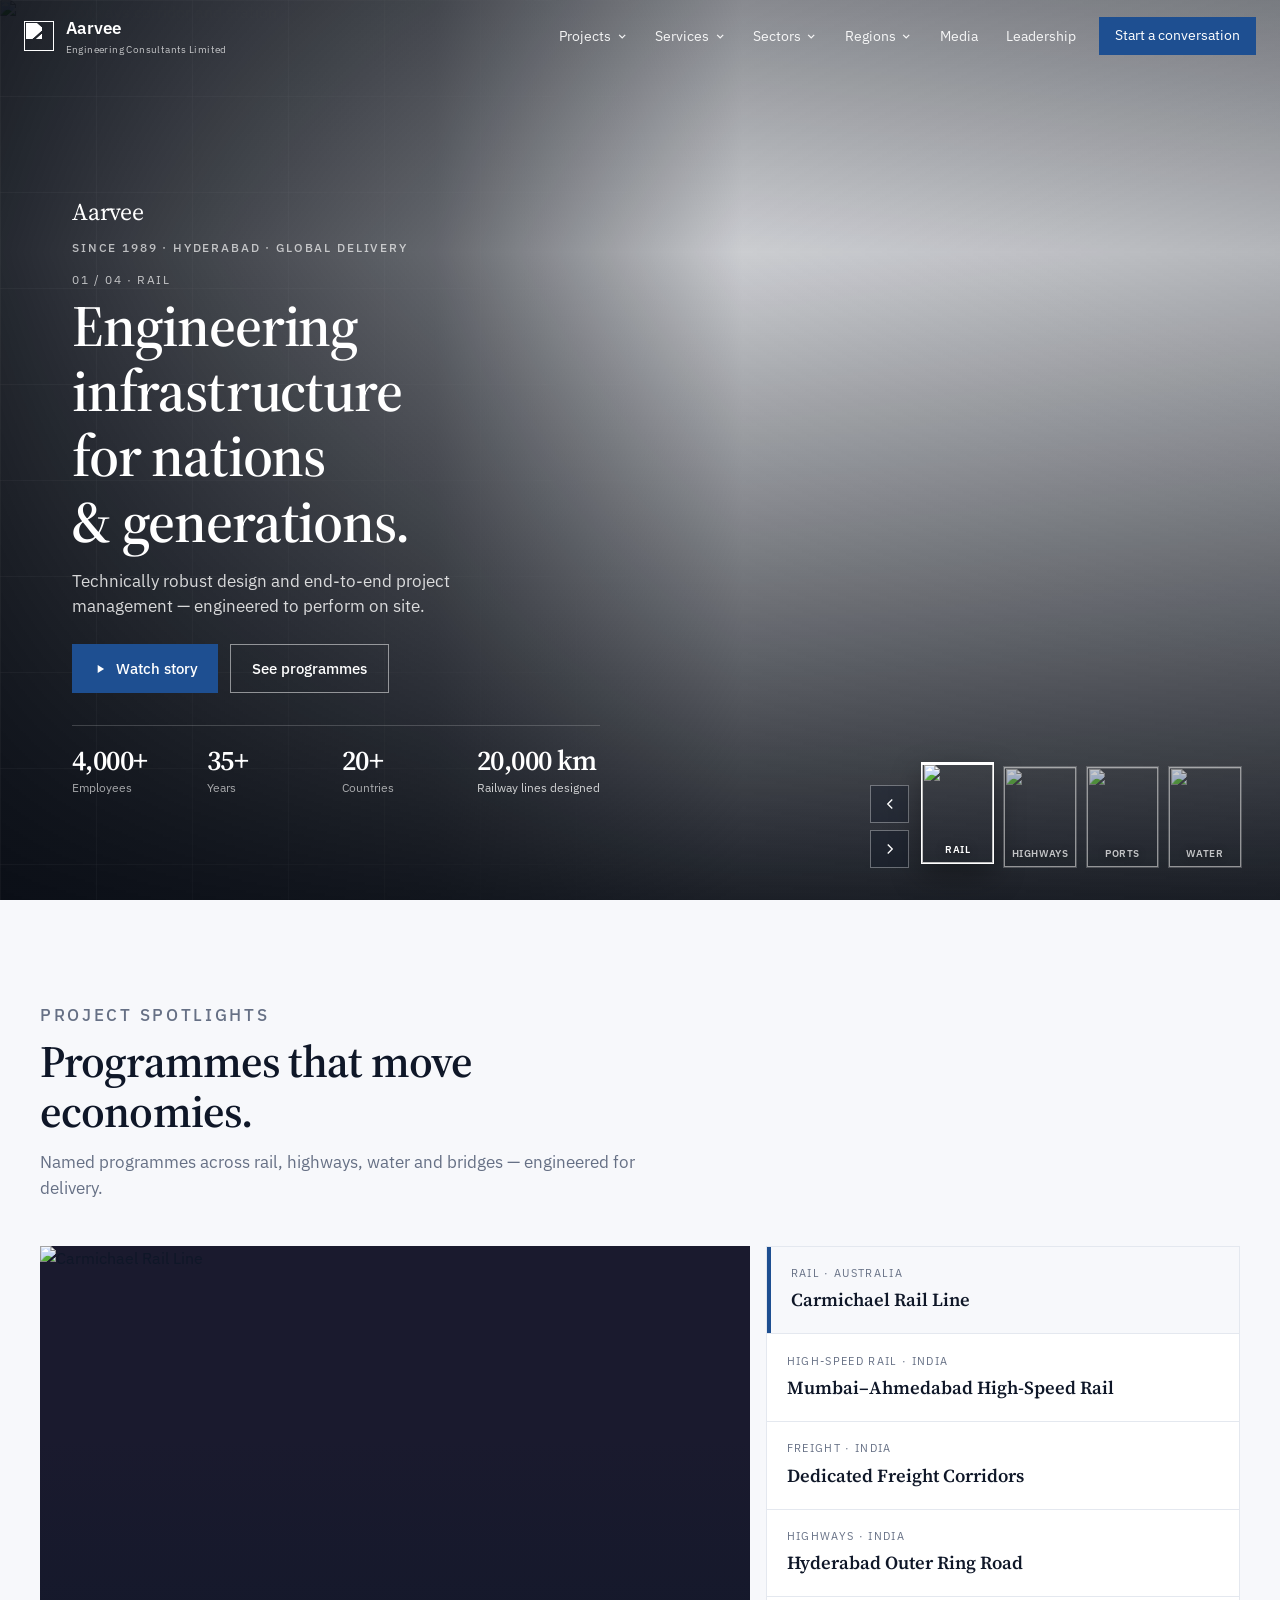
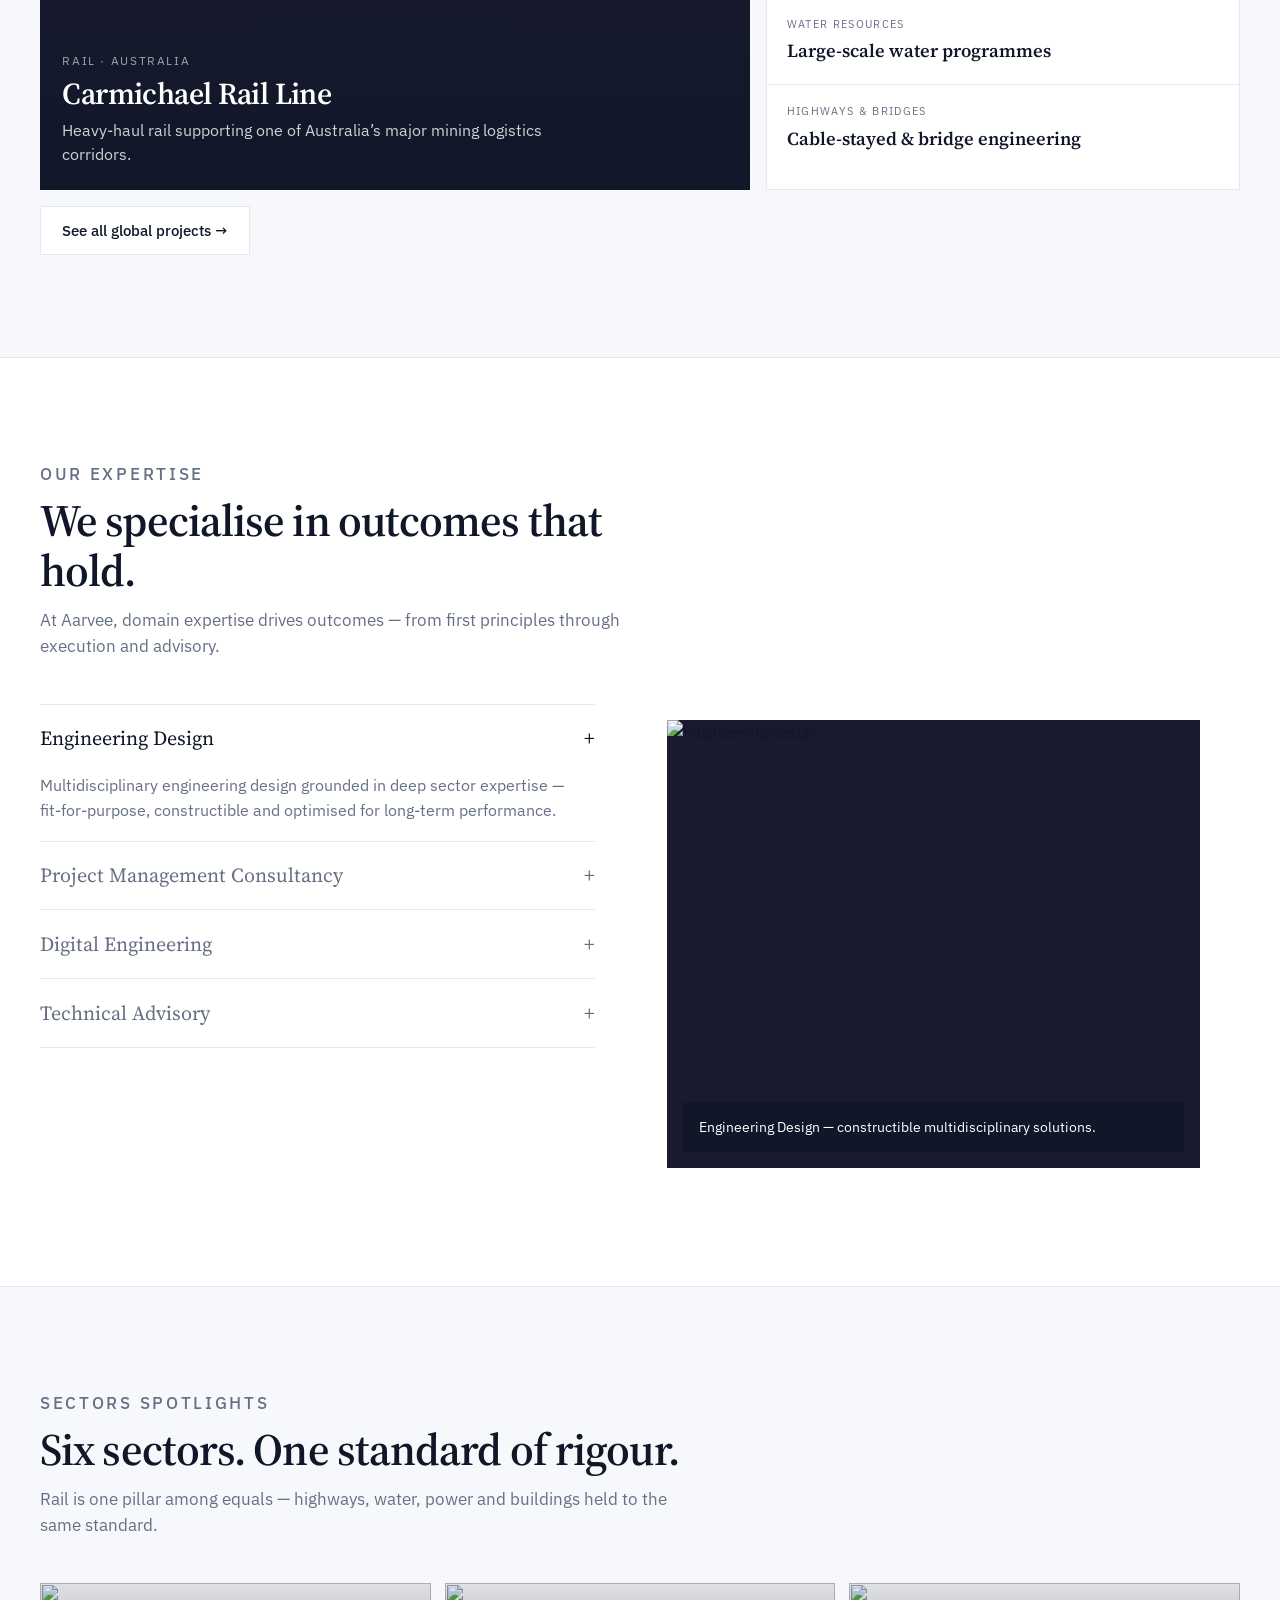
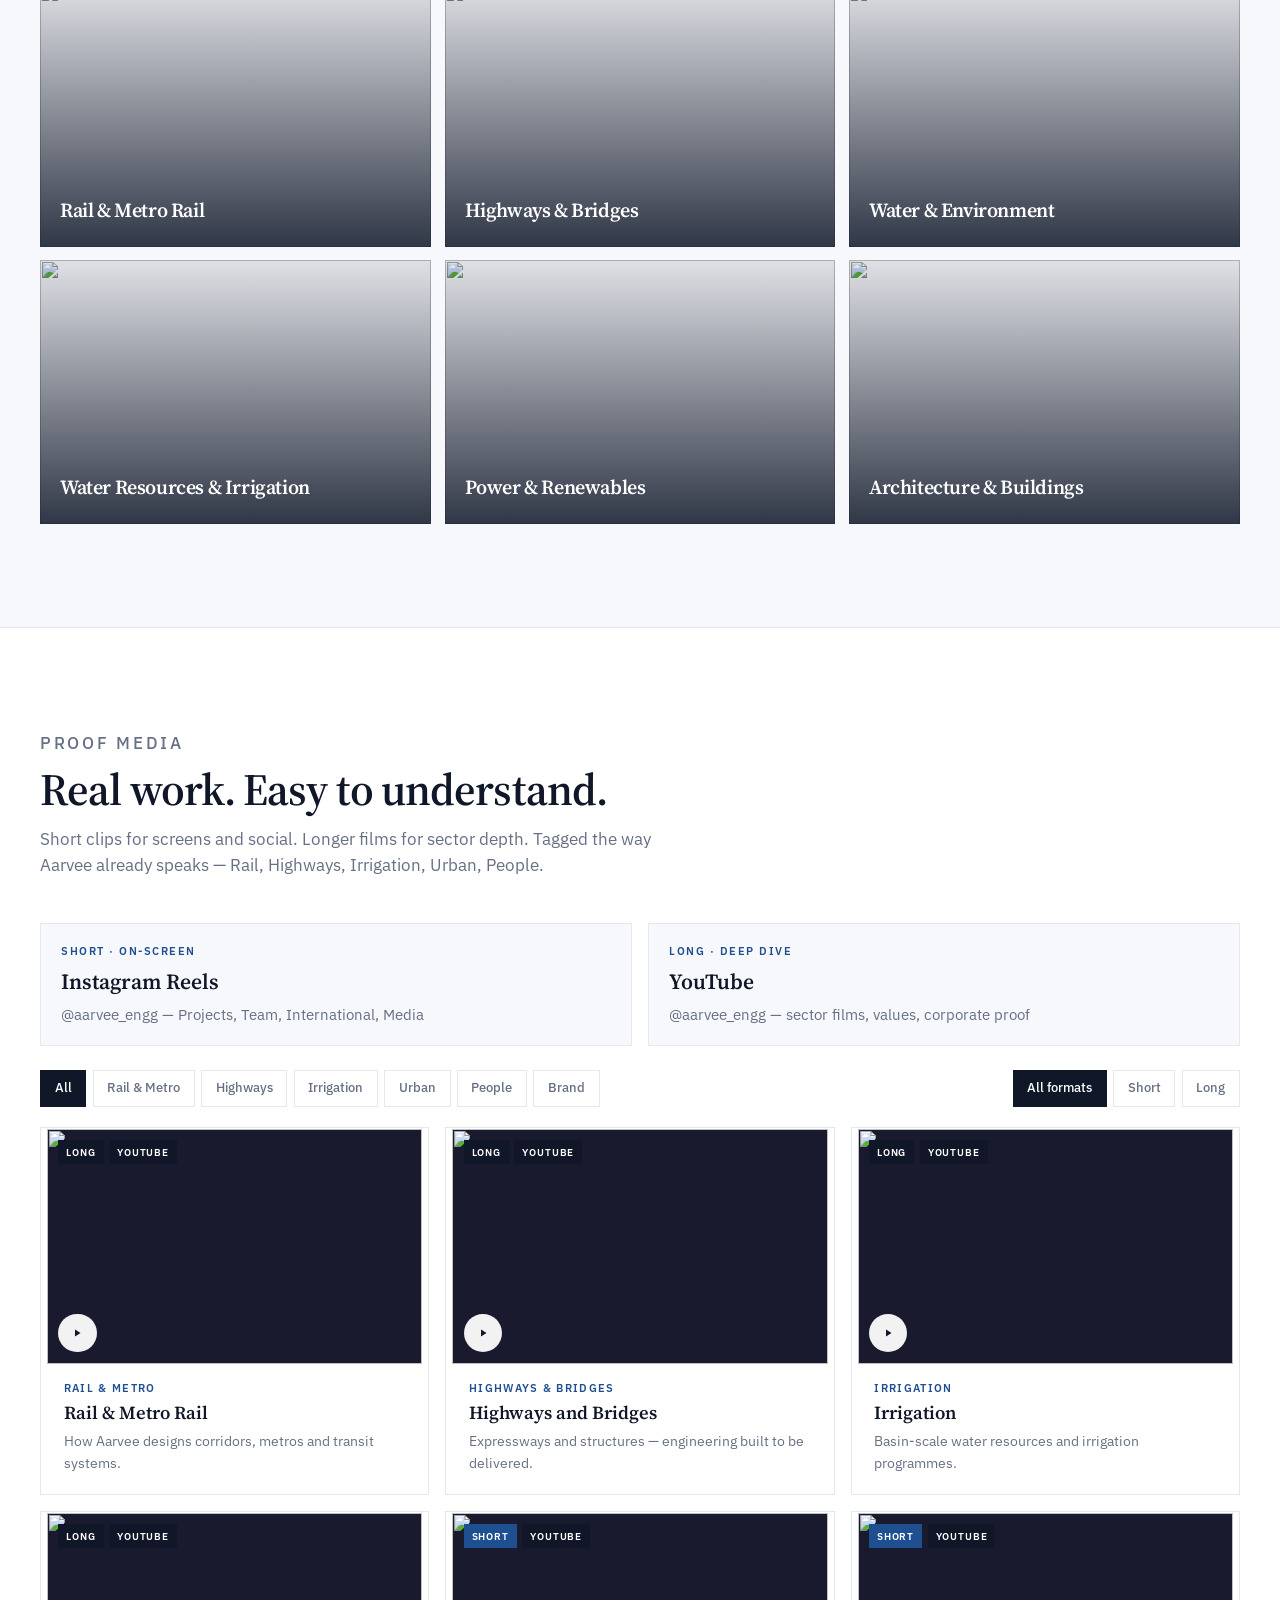
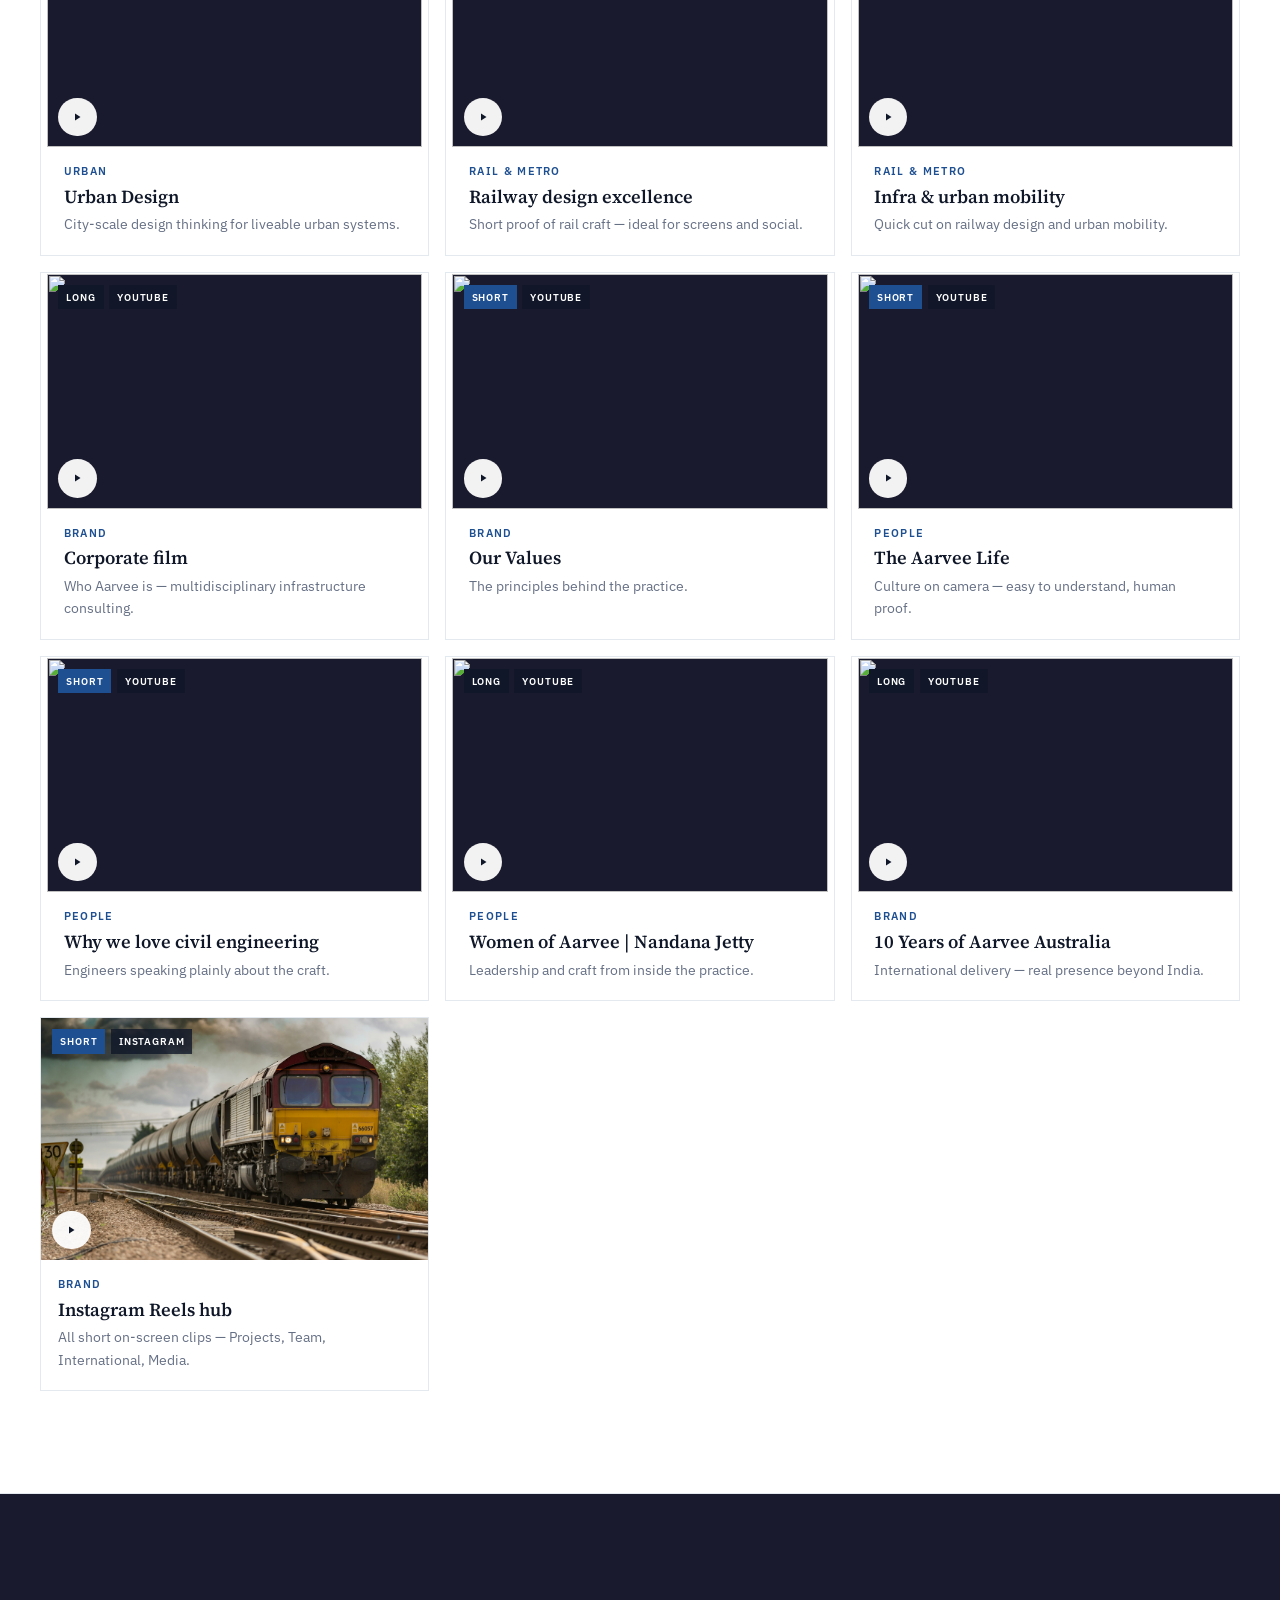
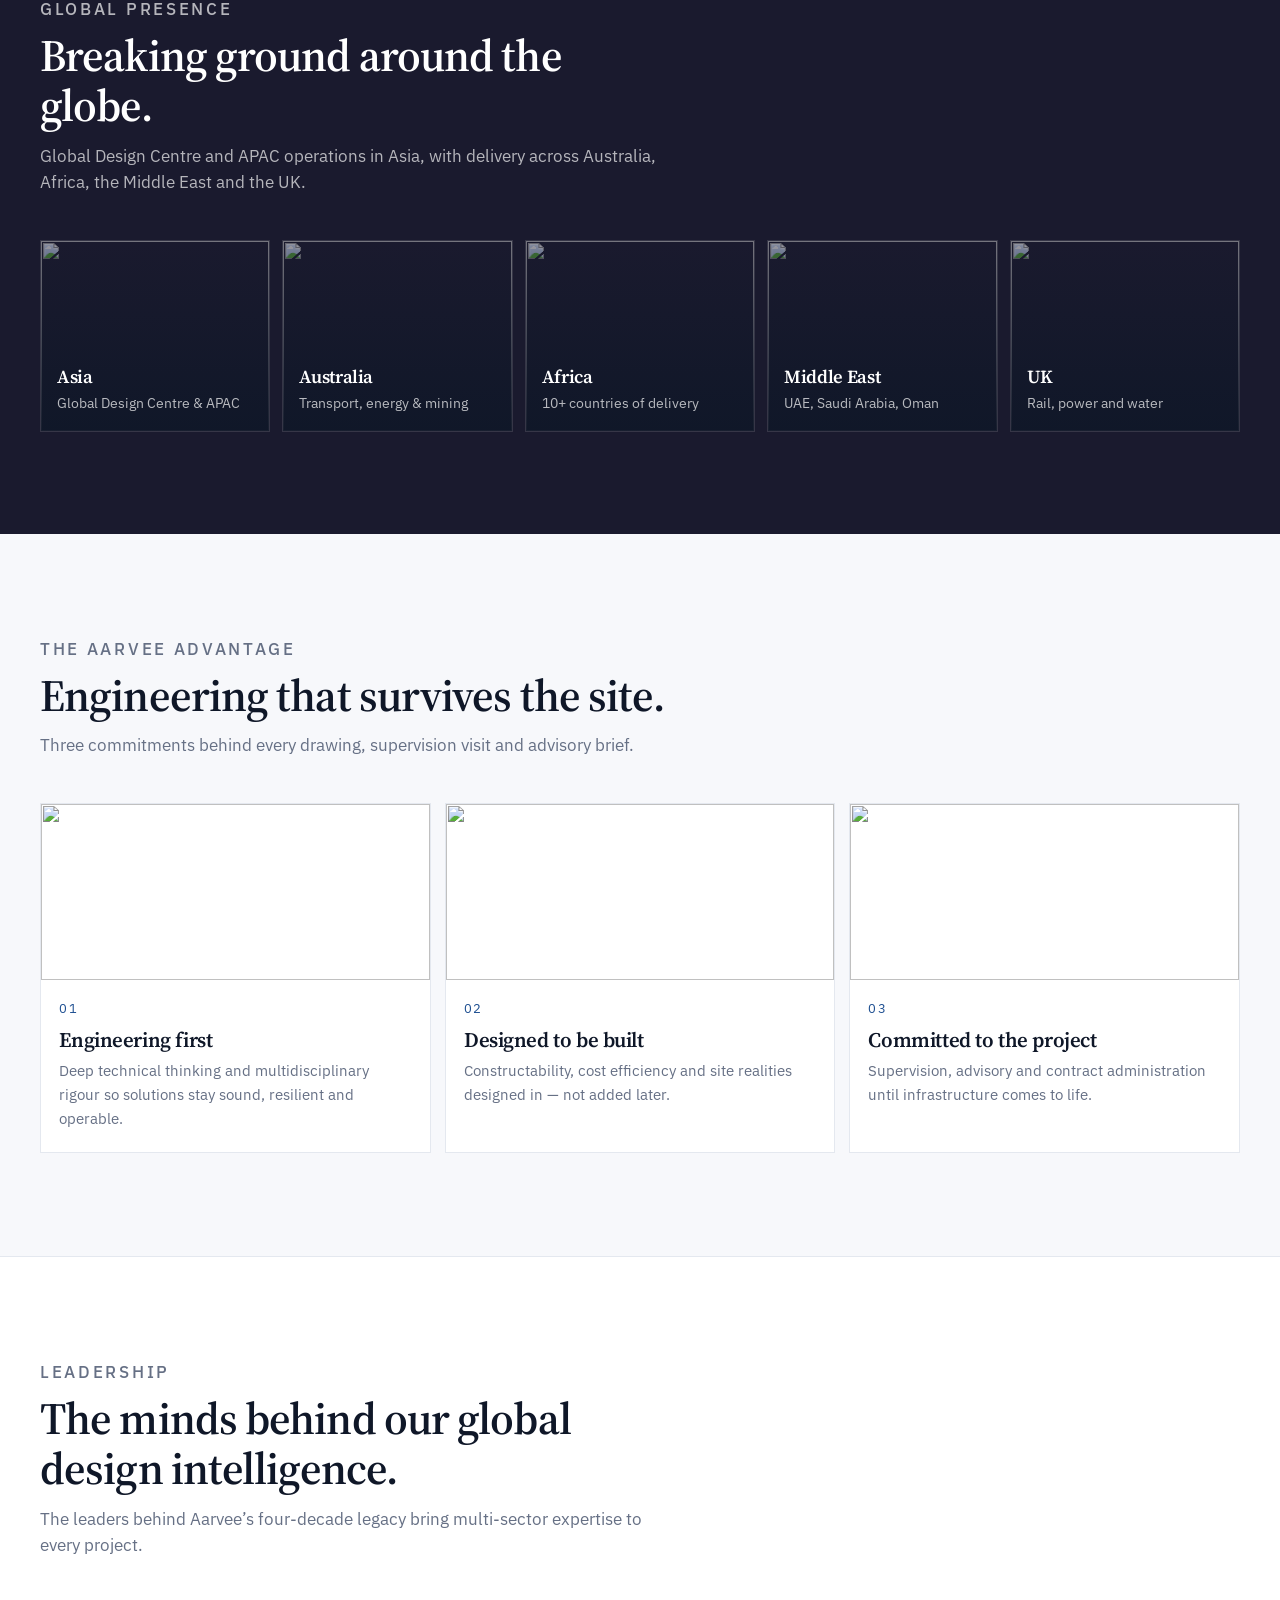
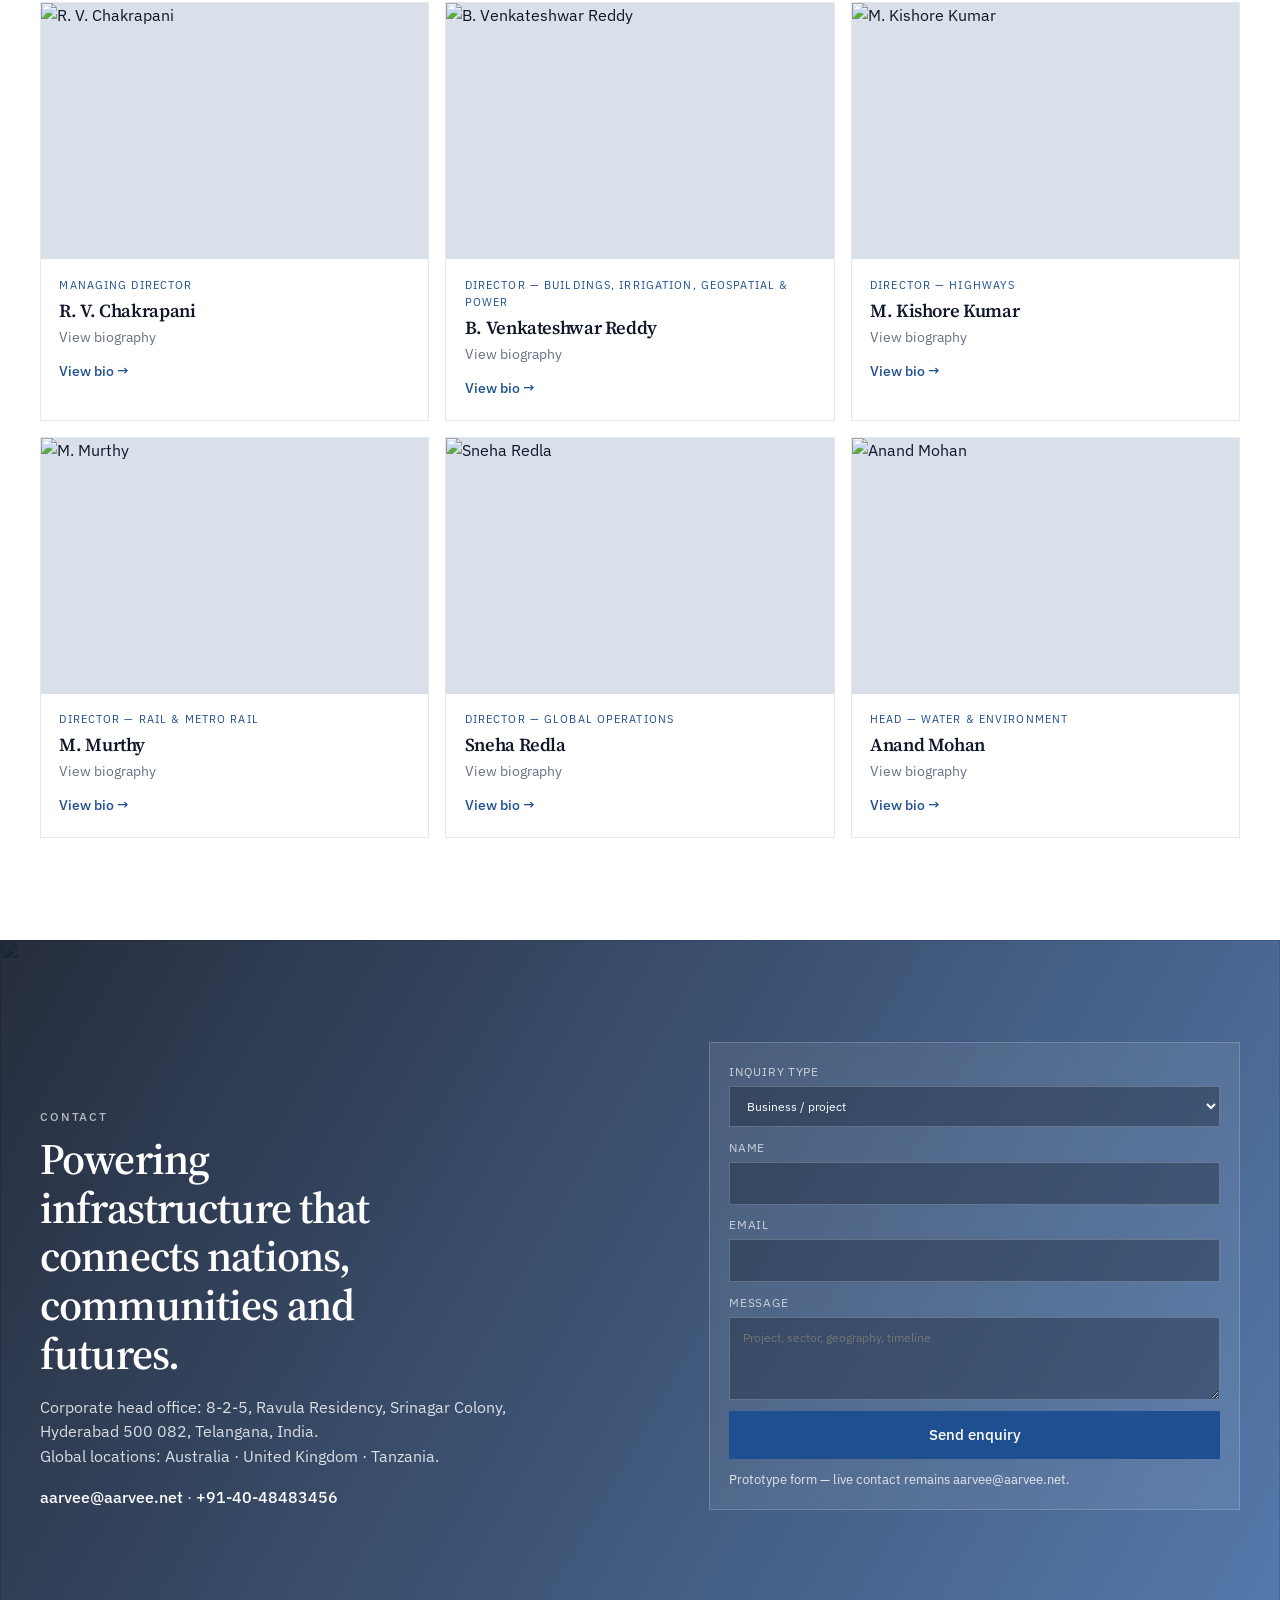
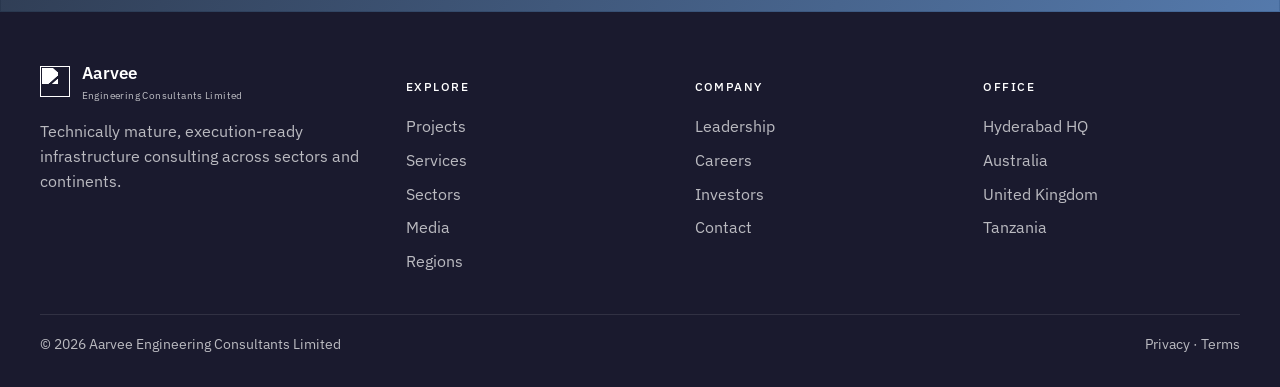
==== commit 451d2a8a: "Use Indian rail, port, highway, and dam photos outside overseas regions. Hero, projects, sectors, se" ====
--- a/index.html
+++ b/index.html
@@ -75,16 +75,16 @@
     <section class="hero" aria-label="Introduction" data-hero>
       <div class="hero-stage" aria-live="polite">
         <article class="hero-slide is-active" data-hero-slide="0" data-video="https://s3.amazonaws.com/webflow-prod-assets/68d276adf6c9fda4f364643e/69a3e5cfc23e20545867cf8c_Rail(1).mp4" data-youtube="Iea1lrfk19I">
-          <img src="assets/work-rail.jpg" alt="Railway corridor under dramatic sky" width="2200" height="1300" fetchpriority="high" />
+          <img src="https://cdn.prod.website-files.com/68d289093e21650556f496a0/69a6cdd4d10dcec75e3fa503_rail%20new%20bg.avif" alt="Indian Railways corridor and station" width="2200" height="1300" fetchpriority="high" />
         </article>
         <article class="hero-slide" data-hero-slide="1" data-video="https://cdn.prod.website-files.com/68d276adf6c9fda4f364643e/69a3f52dc4033001dc142c66_Orr%281%29_mp4.mp4" data-youtube="_qDLPHb4kiM" hidden>
-          <img src="assets/hero-highway.jpg" alt="Aerial multi-level highway interchange" width="2400" height="1800" />
+          <img src="https://cdn.prod.website-files.com/68d289093e21650556f496a0/69a6b64222aaec66d854f085_highway%20bridge%20big.avif" alt="Indian sea bridge under construction" width="2400" height="1800" />
         </article>
         <article class="hero-slide" data-hero-slide="2" data-video="https://s3.amazonaws.com/webflow-prod-assets/68d276adf6c9fda4f364643e/69a3c891d6ee68c8fc5a685c_P%26I.mp4" data-youtube="C64HADDvgs0" hidden>
-          <img src="assets/containers2.jpg" alt="Container ships and gantry cranes at port" width="2200" height="1467" />
+          <img src="https://cdn.prod.website-files.com/68d289093e21650556f496a0/69a1ac574fceb33e810e9cf8_port%20desktop%20hero%20bg.avif" alt="Indian port berth and tanker" width="2200" height="1467" />
         </article>
         <article class="hero-slide" data-hero-slide="3" data-video="https://cdn.prod.website-files.com/68d276adf6c9fda4f364643e/69facafec45d1ac6d5e72f9d_Dam_Video_Generation_mp4.mp4" data-youtube="7_K2m5jzjp0" hidden>
-          <img src="assets/hydro.jpg" alt="Transmission infrastructure at sunset — water and energy systems" width="1400" height="933" />
+          <img src="https://cdn.prod.website-files.com/68d289093e21650556f496a0/69a6b5f5c14b13cb8c1dfb44_Waterresouces%26irrigation.avif" alt="Indian dam and irrigation barrage" width="1400" height="933" />
         </article>
       </div>
       <div class="hero-scrim" aria-hidden="true"></div>
@@ -137,22 +137,22 @@
         <div class="hero-thumbs" role="tablist" aria-label="Hero stories">
           <button type="button" class="hero-thumb is-active" role="tab" aria-selected="true" data-hero-goto="0">
             <span class="hero-thumb-progress" aria-hidden="true"><i></i></span>
-            <img src="assets/work-rail.jpg" alt="" />
+            <img src="https://cdn.prod.website-files.com/68d289093e21650556f496a0/69a6cdd4d10dcec75e3fa503_rail%20new%20bg.avif" alt="" />
             <span class="hero-thumb-label">Rail</span>
           </button>
           <button type="button" class="hero-thumb" role="tab" aria-selected="false" data-hero-goto="1">
             <span class="hero-thumb-progress" aria-hidden="true"><i></i></span>
-            <img src="assets/hero-highway.jpg" alt="" />
+            <img src="https://cdn.prod.website-files.com/68d289093e21650556f496a0/69a6b64222aaec66d854f085_highway%20bridge%20big.avif" alt="" />
             <span class="hero-thumb-label">Highways</span>
           </button>
           <button type="button" class="hero-thumb" role="tab" aria-selected="false" data-hero-goto="2">
             <span class="hero-thumb-progress" aria-hidden="true"><i></i></span>
-            <img src="assets/containers2.jpg" alt="" />
+            <img src="https://cdn.prod.website-files.com/68d289093e21650556f496a0/69a1ac574fceb33e810e9cf8_port%20desktop%20hero%20bg.avif" alt="" />
             <span class="hero-thumb-label">Ports</span>
           </button>
           <button type="button" class="hero-thumb" role="tab" aria-selected="false" data-hero-goto="3">
             <span class="hero-thumb-progress" aria-hidden="true"><i></i></span>
-            <img src="assets/hydro.jpg" alt="" />
+            <img src="https://cdn.prod.website-files.com/68d289093e21650556f496a0/69a6b5f5c14b13cb8c1dfb44_Waterresouces%26irrigation.avif" alt="" />
             <span class="hero-thumb-label">Water</span>
           </button>
         </div>
@@ -196,12 +196,12 @@
         </div>
         <div class="spotlights reveal">
           <div class="spotlight-stage">
-            <img data-spotlight-image="carmichael" class="is-active" src="https://images.unsplash.com/photo-1558618666-fcd25c85cd64?auto=format&fit=crop&w=2000&q=85" alt="Carmichael Rail Line" />
-            <img data-spotlight-image="mahsr" src="https://images.unsplash.com/photo-1565043589221-1a6fd9ae45c7?auto=format&fit=crop&w=2000&q=85" alt="Mumbai–Ahmedabad High-Speed Rail" />
-            <img data-spotlight-image="dfcc" src="https://images.unsplash.com/photo-1566576721346-d4a3b4eaeb55?auto=format&fit=crop&w=2000&q=85" alt="Dedicated Freight Corridors" />
-            <img data-spotlight-image="orr" src="https://images.unsplash.com/photo-1465447142348-e9952c393450?auto=format&fit=crop&w=2000&q=85" alt="Hyderabad Outer Ring Road" />
-            <img data-spotlight-image="water" src="https://images.unsplash.com/photo-1439066615861-d1af74d74000?auto=format&fit=crop&w=2000&q=85" alt="Water resources programmes" />
-            <img data-spotlight-image="bridge" src="https://images.unsplash.com/photo-1545558014-8692077e9b5c?auto=format&fit=crop&w=2000&q=85" alt="Bridge engineering" />
+            <img data-spotlight-image="carmichael" class="is-active" src="https://cdn.prod.website-files.com/68d289093e21650556f496a0/6a63294f41c8296b6e694cee_6a6315f44732b3b0313adc11_69a2fe77aa0bf5736cc781cb_Carmichael%252520Rail%252520Line.avif" alt="Carmichael Rail Line" />
+            <img data-spotlight-image="mahsr" src="https://cdn.prod.website-files.com/68d289093e21650556f496a0/6a63293ad31f9b208f699fac_6a631a9a710992687f941c20_69a313d36434d069f4a50e3d_MAHSR.avif" alt="Mumbai–Ahmedabad High-Speed Rail" />
+            <img data-spotlight-image="dfcc" src="https://cdn.prod.website-files.com/68d289093e21650556f496a0/6a63292f8466d5cc2e82aef5_6a61f64ea7fa37bcf133ac33_69a2fe9f96375f0006cde27e_DFCC.avif" alt="Dedicated Freight Corridors" />
+            <img data-spotlight-image="orr" src="https://cdn.prod.website-files.com/68d276adf6c9fda4f364643e/69a3f52dc4033001dc142c66_Orr%281%29_poster.0000000.jpg" alt="Hyderabad Outer Ring Road" />
+            <img data-spotlight-image="water" src="https://cdn.prod.website-files.com/68d289093e21650556f496a0/69a562513d557d35fd56eca4_WR%20%26%20I.avif" alt="Indian dam and lift irrigation" />
+            <img data-spotlight-image="bridge" src="https://cdn.prod.website-files.com/68d289093e21650556f496a0/69a5622d1186748bce1b7571_Highways%20%26%20Bridges.avif" alt="Indian bridge engineering" />
             <div class="spotlight-caption" data-spotlight-caption>
               <p class="tag">Rail · Australia</p>
               <h3>Carmichael Rail Line</h3>
@@ -242,25 +242,25 @@
         </div>
         <div class="services-layout reveal">
           <div class="service-tabs">
-            <div class="service-tab is-open" data-image="https://images.unsplash.com/photo-1503387762-592deb58ef4e?auto=format&fit=crop&w=1600&q=85" data-caption="Engineering Design — constructible multidisciplinary solutions.">
+            <div class="service-tab is-open" data-image="https://cdn.prod.website-files.com/68d289093e21650556f496a0/69a12b1860f867555f5d88e2_Engineeringdesign.avif" data-caption="Engineering Design — constructible multidisciplinary solutions.">
               <button type="button">Engineering Design <span>+</span></button>
               <div class="panel">Multidisciplinary engineering design grounded in deep sector expertise — fit-for-purpose, constructible and optimised for long-term performance.</div>
             </div>
-            <div class="service-tab" data-image="https://images.unsplash.com/photo-1581094794329-c8112a89af12?auto=format&fit=crop&w=1600&q=85" data-caption="Project Management Consultancy — supervision with engineering judgement.">
+            <div class="service-tab" data-image="https://cdn.prod.website-files.com/68d289093e21650556f496a0/69a12b2dfaed0239a8f1fa64_Project%20mgmt.avif" data-caption="Project Management Consultancy — supervision with engineering judgement.">
               <button type="button">Project Management Consultancy <span>+</span></button>
               <div class="panel">Rigorous contract management, proactive supervision and engineering-led intervention so clients reach intended quality and performance standards.</div>
             </div>
-            <div class="service-tab" data-image="https://images.unsplash.com/photo-1451187580459-43490279c0fa?auto=format&fit=crop&w=1600&q=85" data-caption="Digital Engineering — geospatial intelligence and design data.">
+            <div class="service-tab" data-image="https://cdn.prod.website-files.com/68d289093e21650556f496a0/69a32feb5c061585b099e3f8_Dig%20Eng%2C.avif" data-caption="Digital Engineering — geospatial intelligence and design data.">
               <button type="button">Digital Engineering <span>+</span></button>
               <div class="panel">Geospatial knowledge, design intelligence, data analytics and immersive technologies assembled into actionable digital ecosystems.</div>
             </div>
-            <div class="service-tab" data-image="https://images.unsplash.com/photo-1454165804606-c3d57bc86b40?auto=format&fit=crop&w=1600&q=85" data-caption="Technical Advisory — lender’s engineering and transaction support.">
+            <div class="service-tab" data-image="https://cdn.prod.website-files.com/68d289093e21650556f496a0/69a67b38508e8a1866a11140_technical%20advisory.avif" data-caption="Technical Advisory — lender’s engineering and transaction support.">
               <button type="button">Technical Advisory <span>+</span></button>
               <div class="panel">Lender’s engineering, transaction support and specialised advisory across the project lifecycle.</div>
             </div>
           </div>
           <figure class="service-visual">
-            <img data-service-visual src="https://images.unsplash.com/photo-1503387762-592deb58ef4e?auto=format&fit=crop&w=1600&q=85" alt="Engineering design" />
+            <img data-service-visual src="https://cdn.prod.website-files.com/68d289093e21650556f496a0/69a12b1860f867555f5d88e2_Engineeringdesign.avif" alt="Engineering design" />
             <figcaption data-service-caption>Engineering Design — constructible multidisciplinary solutions.</figcaption>
           </figure>
         </div>
@@ -275,12 +275,12 @@
           <p>Rail is one pillar among equals — highways, water, power and buildings held to the same standard.</p>
         </div>
         <div class="sectors-grid reveal">
-          <a class="sector-card" href="#media" data-jump-media="rail"><img src="https://images.unsplash.com/photo-1474487548417-781cb71495f3?auto=format&fit=crop&w=1600&q=85" alt="" loading="lazy" /><div class="body"><h3>Rail &amp; Metro Rail</h3><p>Corridors, metros, freight and transit systems built for long-life operations.</p></div></a>
-          <a class="sector-card" href="#media" data-jump-media="highways"><img src="https://images.unsplash.com/photo-1465447142348-e9952c393450?auto=format&fit=crop&w=1600&q=85" alt="" loading="lazy" /><div class="body"><h3>Highways &amp; Bridges</h3><p>Expressways, bridges and network upgrades with constructability in view.</p></div></a>
-          <a class="sector-card" href="#work"><img src="https://images.unsplash.com/photo-1544551763-46a013bb70d5?auto=format&fit=crop&w=1600&q=85" alt="" loading="lazy" /><div class="body"><h3>Water &amp; Environment</h3><p>Urban water, wastewater and environmental programmes for cities.</p></div></a>
-          <a class="sector-card" href="#work"><img src="https://images.unsplash.com/photo-1625246333195-78d9c38ad449?auto=format&fit=crop&w=1600&q=85" alt="" loading="lazy" /><div class="body"><h3>Water Resources &amp; Irrigation</h3><p>Lift irrigation and multipurpose systems at basin and state scale.</p></div></a>
-          <a class="sector-card" href="#contact"><img src="https://images.unsplash.com/photo-1466611653911-95081537e5b7?auto=format&fit=crop&w=1600&q=85" alt="" loading="lazy" /><div class="body"><h3>Power &amp; Renewables</h3><p>Generation, transmission and renewable infrastructure.</p></div></a>
-          <a class="sector-card" href="#contact"><img src="https://images.unsplash.com/photo-1486406146926-c627a92ad1ab?auto=format&fit=crop&w=1600&q=85" alt="" loading="lazy" /><div class="body"><h3>Architecture &amp; Buildings</h3><p>Campuses, civic buildings and specialised facilities.</p></div></a>
+          <a class="sector-card" href="#media" data-jump-media="rail"><img src="https://cdn.prod.website-files.com/68d289093e21650556f496a0/6a63292f8466d5cc2e82aef5_6a61f64ea7fa37bcf133ac33_69a2fe9f96375f0006cde27e_DFCC.avif" alt="" loading="lazy" /><div class="body"><h3>Rail &amp; Metro Rail</h3><p>Corridors, metros, freight and transit systems built for long-life operations.</p></div></a>
+          <a class="sector-card" href="#media" data-jump-media="highways"><img src="https://cdn.prod.website-files.com/68d289093e21650556f496a0/69a5622d1186748bce1b7571_Highways%20%26%20Bridges.avif" alt="" loading="lazy" /><div class="body"><h3>Highways &amp; Bridges</h3><p>Expressways, bridges and network upgrades with constructability in view.</p></div></a>
+          <a class="sector-card" href="#work"><img src="https://cdn.prod.website-files.com/68d289093e21650556f496a0/69a5623ef296d1be141b6983_W%20%26%20E.avif" alt="" loading="lazy" /><div class="body"><h3>Water &amp; Environment</h3><p>Urban water, wastewater and environmental programmes for cities.</p></div></a>
+          <a class="sector-card" href="#work"><img src="https://cdn.prod.website-files.com/68d289093e21650556f496a0/69a6b5f5c14b13cb8c1dfb44_Waterresouces%26irrigation.avif" alt="" loading="lazy" /><div class="body"><h3>Water Resources &amp; Irrigation</h3><p>Lift irrigation and multipurpose systems at basin and state scale.</p></div></a>
+          <a class="sector-card" href="#contact"><img src="https://cdn.prod.website-files.com/68d289093e21650556f496a0/69a563122817d5b2fa5672ed_Power.avif" alt="" loading="lazy" /><div class="body"><h3>Power &amp; Renewables</h3><p>Generation, transmission and renewable infrastructure.</p></div></a>
+          <a class="sector-card" href="#contact"><img src="https://cdn.prod.website-files.com/68d289093e21650556f496a0/69a56060419e174c520d0cf2_Archi%20Buildings.avif" alt="" loading="lazy" /><div class="body"><h3>Architecture &amp; Buildings</h3><p>Campuses, civic buildings and specialised facilities.</p></div></a>
         </div>
       </div>
     </section>
@@ -341,7 +341,7 @@
           <p>Global Design Centre and APAC operations in Asia, with delivery across Australia, Africa, the Middle East and the UK.</p>
         </div>
         <div class="regions-grid reveal">
-          <a class="region-card" href="#contact"><img src="https://images.unsplash.com/photo-1525625293386-3f8f99389edd?auto=format&fit=crop&w=1200&q=85" alt="" loading="lazy" /><div class="body"><h3>Asia</h3><p>Global Design Centre &amp; APAC</p></div></a>
+          <a class="region-card" href="#contact"><img src="https://cdn.prod.website-files.com/68d289093e21650556f496a0/69b39c412a62d2d8b5a18f30_asia%20region%20img.avif" alt="" loading="lazy" /><div class="body"><h3>Asia</h3><p>Global Design Centre &amp; APAC</p></div></a>
           <a class="region-card" href="#contact"><img src="https://images.unsplash.com/photo-1506973035872-a4ec16b8e8d9?auto=format&fit=crop&w=1200&q=85" alt="" loading="lazy" /><div class="body"><h3>Australia</h3><p>Transport, energy &amp; mining</p></div></a>
           <a class="region-card" href="#contact"><img src="https://images.unsplash.com/photo-1489392191049-fc10c97e64b6?auto=format&fit=crop&w=1200&q=85" alt="" loading="lazy" /><div class="body"><h3>Africa</h3><p>10+ countries of delivery</p></div></a>
           <a class="region-card" href="#contact"><img src="https://images.unsplash.com/photo-1512453979798-5ea266f8880c?auto=format&fit=crop&w=1200&q=85" alt="" loading="lazy" /><div class="body"><h3>Middle East</h3><p>UAE, Saudi Arabia, Oman</p></div></a>
@@ -358,9 +358,9 @@
           <p>Three commitments behind every drawing, supervision visit and advisory brief.</p>
         </div>
         <div class="advantage-grid reveal">
-          <article class="adv-card"><img src="https://images.unsplash.com/photo-1581092160562-40aa08e78837?auto=format&fit=crop&w=1200&q=85" alt="" loading="lazy" /><div class="copy"><p class="num">01</p><h3>Engineering first</h3><p>Deep technical thinking and multidisciplinary rigour so solutions stay sound, resilient and operable.</p></div></article>
-          <article class="adv-card"><img src="https://images.unsplash.com/photo-1504307651254-35680f356dfd?auto=format&fit=crop&w=1200&q=85" alt="" loading="lazy" /><div class="copy"><p class="num">02</p><h3>Designed to be built</h3><p>Constructability, cost efficiency and site realities designed in — not added later.</p></div></article>
-          <article class="adv-card"><img src="https://images.unsplash.com/photo-1541888946425-d81bb19240f5?auto=format&fit=crop&w=1200&q=85" alt="" loading="lazy" /><div class="copy"><p class="num">03</p><h3>Committed to the project</h3><p>Supervision, advisory and contract administration until infrastructure comes to life.</p></div></article>
+          <article class="adv-card"><img src="https://cdn.prod.website-files.com/68d276adf6c9fda4f364643e/69a920dc5925e46a87271919_eng.%20first.avif" alt="" loading="lazy" /><div class="copy"><p class="num">01</p><h3>Engineering first</h3><p>Deep technical thinking and multidisciplinary rigour so solutions stay sound, resilient and operable.</p></div></article>
+          <article class="adv-card"><img src="https://cdn.prod.website-files.com/68d276adf6c9fda4f364643e/69a135404645ee805c842d8b_Buildability.avif" alt="" loading="lazy" /><div class="copy"><p class="num">02</p><h3>Designed to be built</h3><p>Constructability, cost efficiency and site realities designed in — not added later.</p></div></article>
+          <article class="adv-card"><img src="https://cdn.prod.website-files.com/68d276adf6c9fda4f364643e/69a13540647d4078659e22d1_Efficient.avif" alt="" loading="lazy" /><div class="copy"><p class="num">03</p><h3>Committed to the project</h3><p>Supervision, advisory and contract administration until infrastructure comes to life.</p></div></article>
         </div>
       </div>
     </section>
@@ -432,7 +432,7 @@
     </section>
 
     <section class="section cta" id="contact">
-      <img class="bg" src="https://images.unsplash.com/photo-1449824913935-59a10b8d2000?auto=format&fit=crop&w=2000&q=85" alt="" />
+      <img class="bg" src="https://cdn.prod.website-files.com/68d276adf6c9fda4f364643e/68ee24a602a3f71134a86056_aarvee-img.avif" alt="" />
       <div class="container cta-inner">
         <div class="reveal">
           <p class="eyebrow" style="color:rgba(255,255,255,.65)">Contact</p>
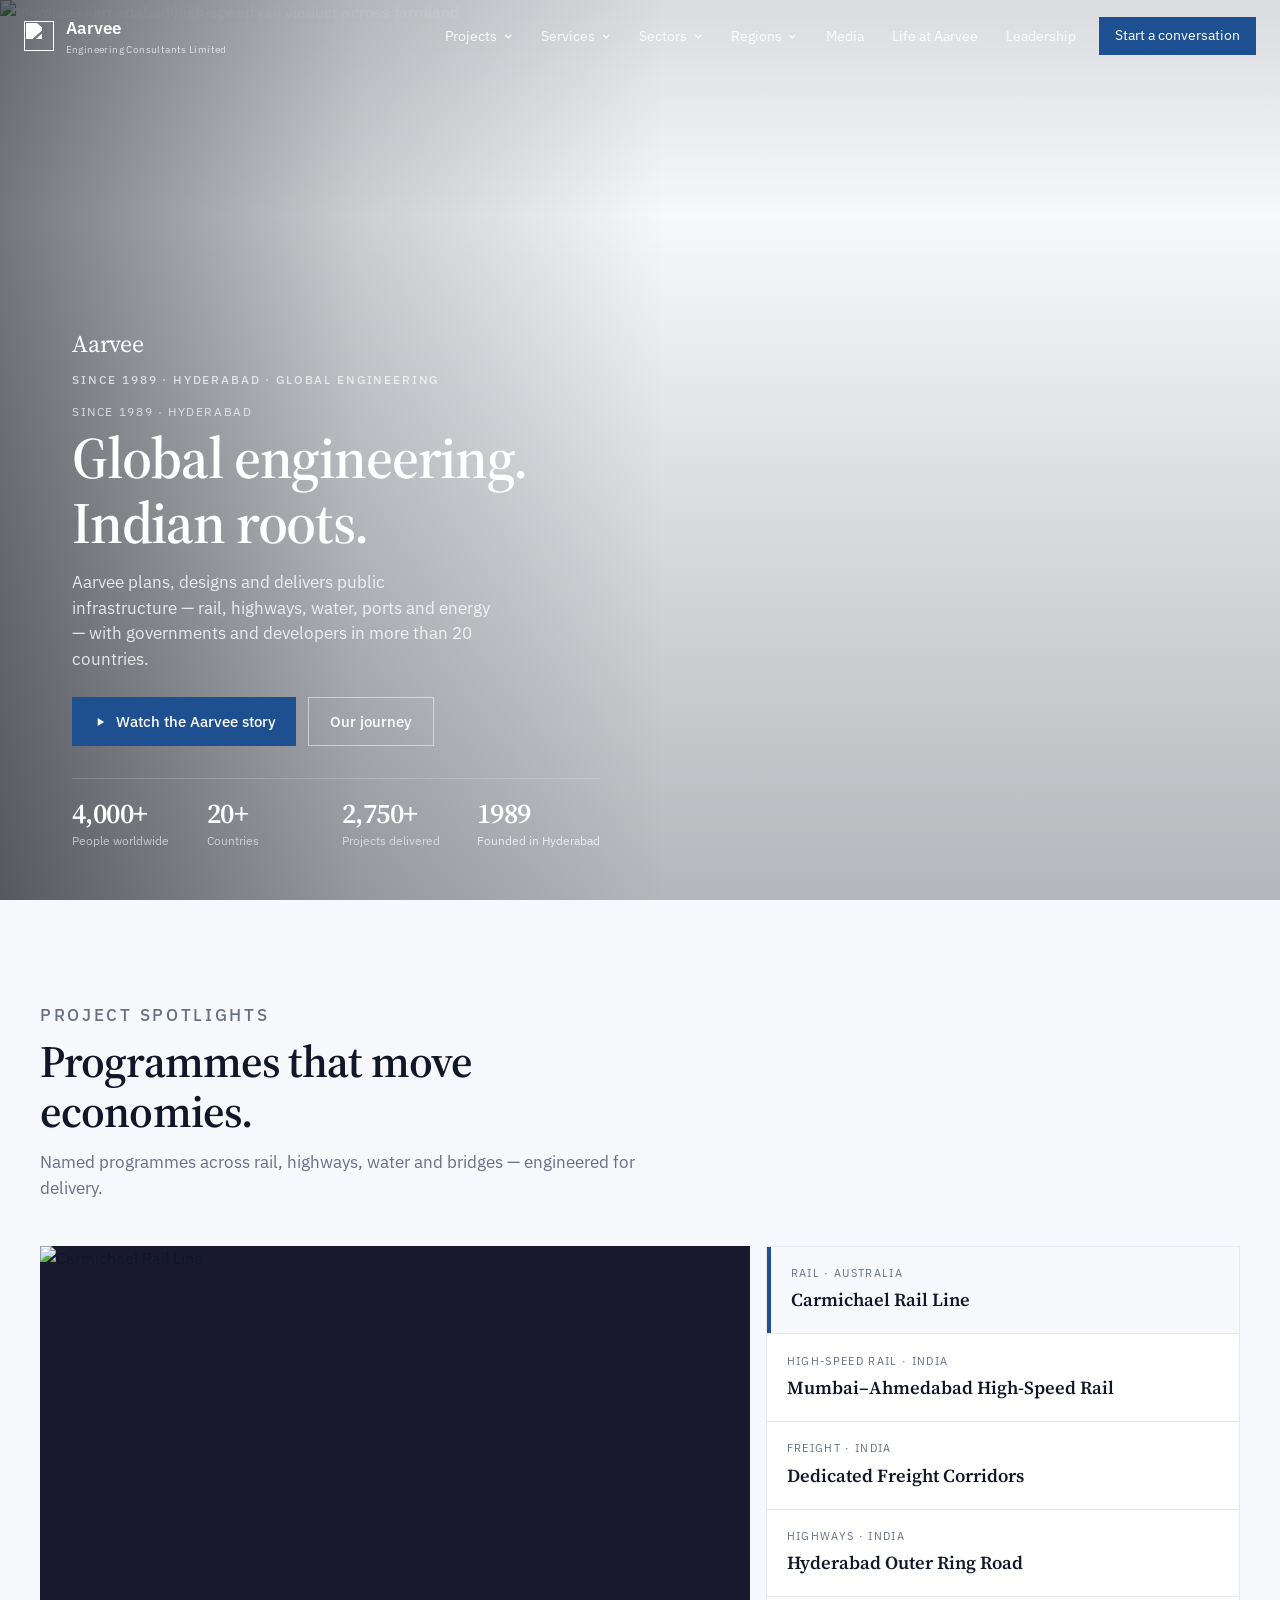
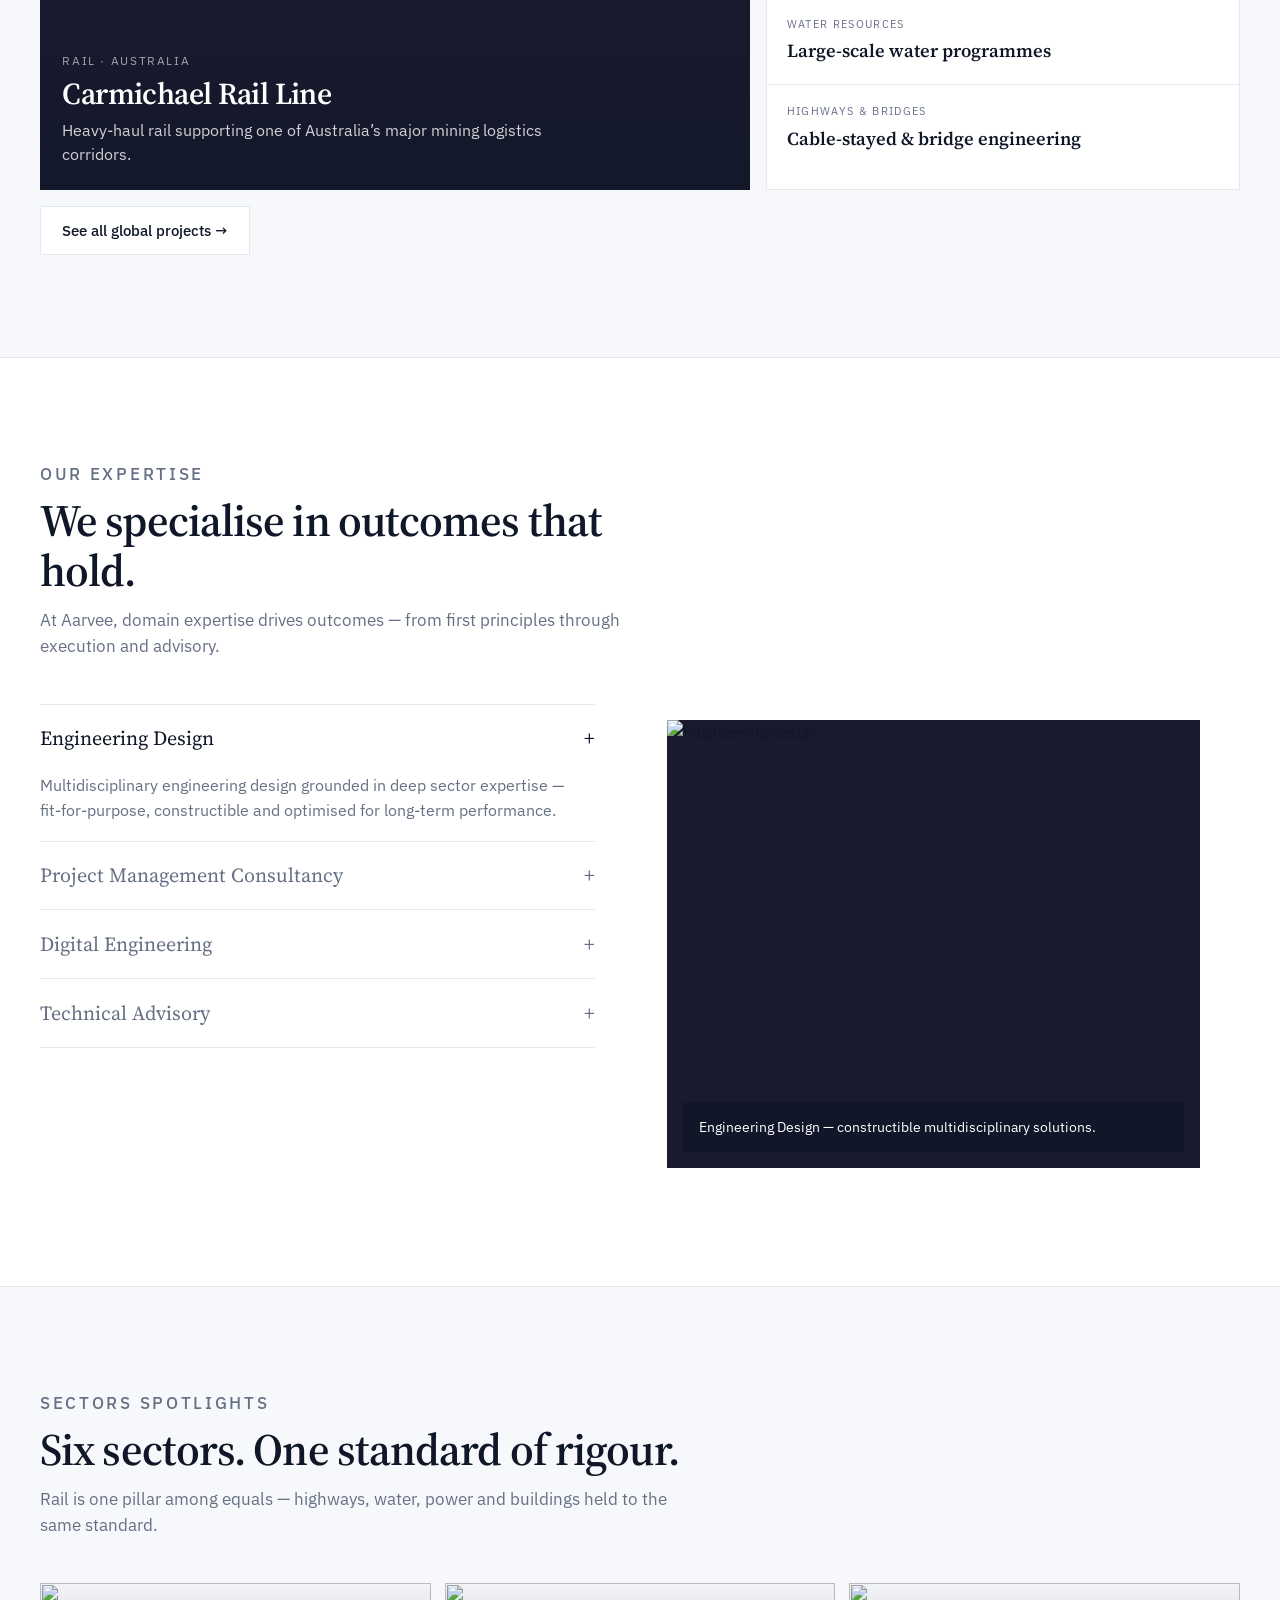
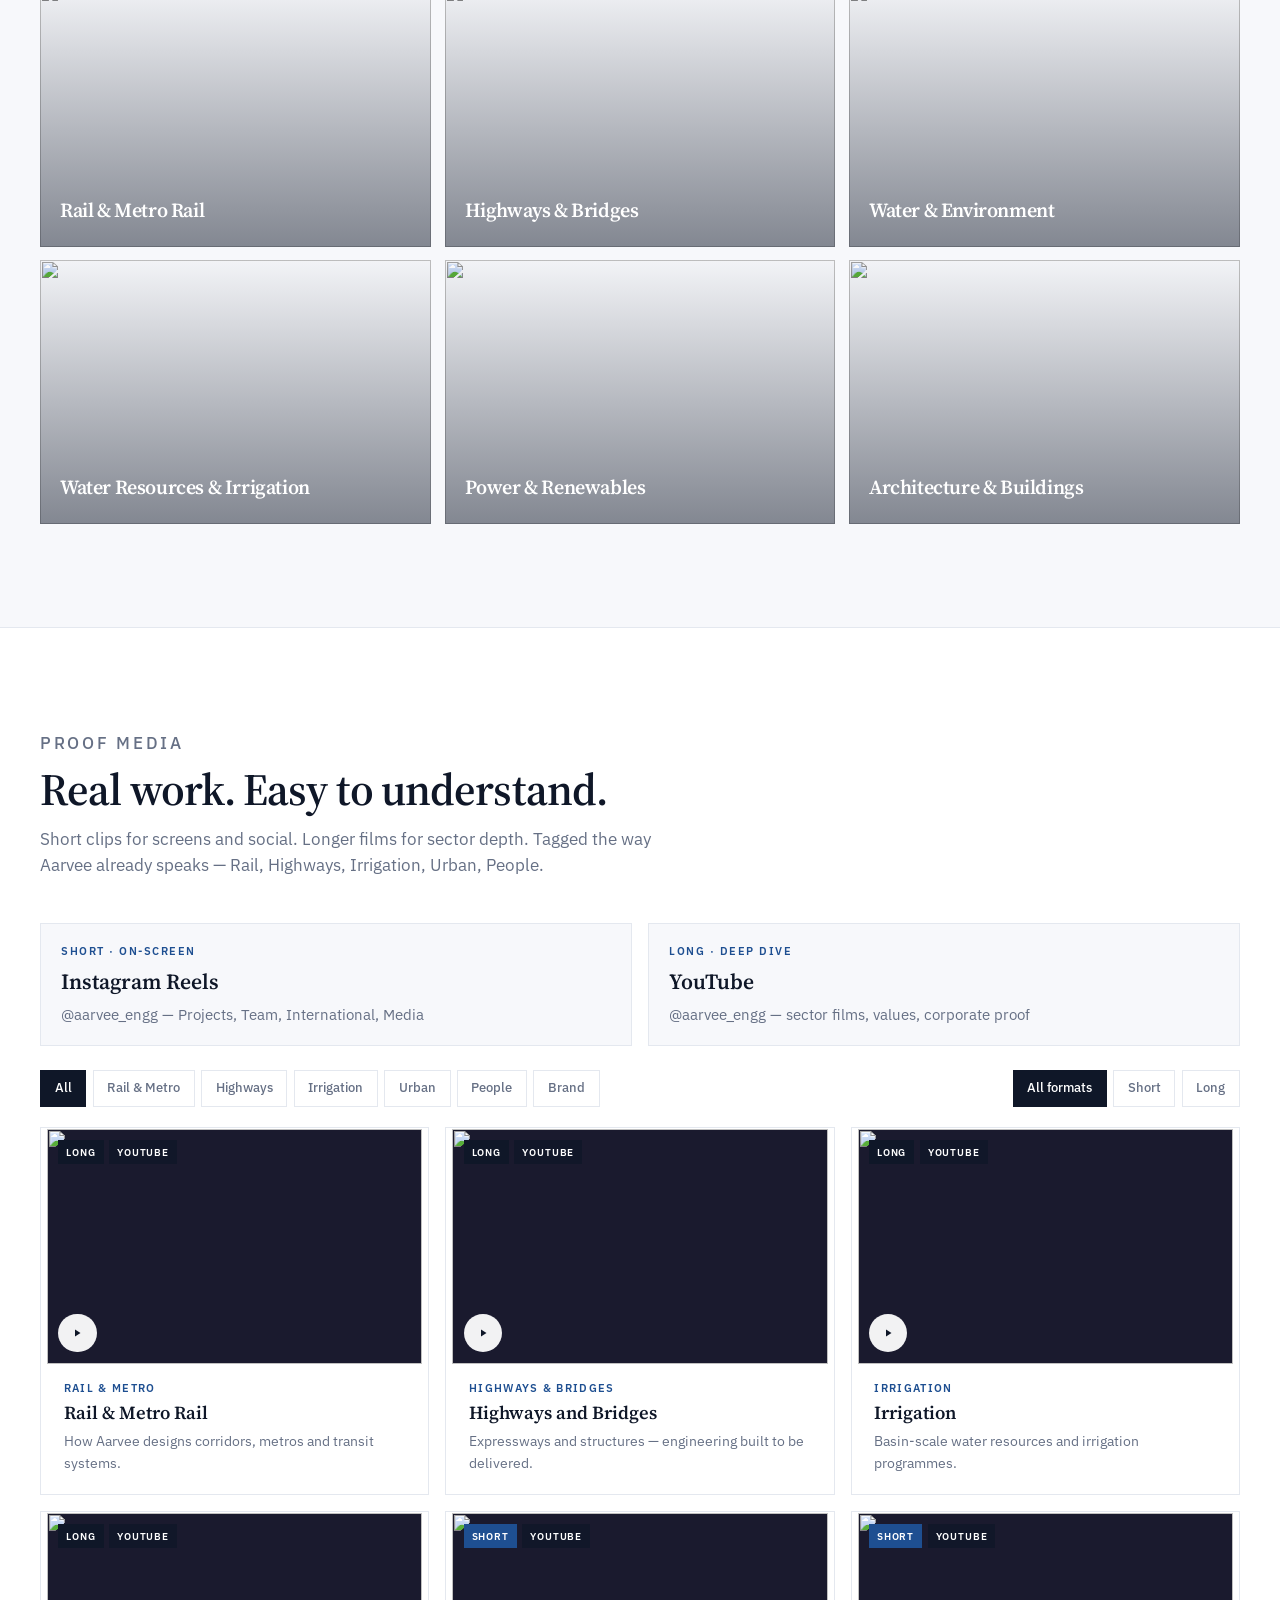
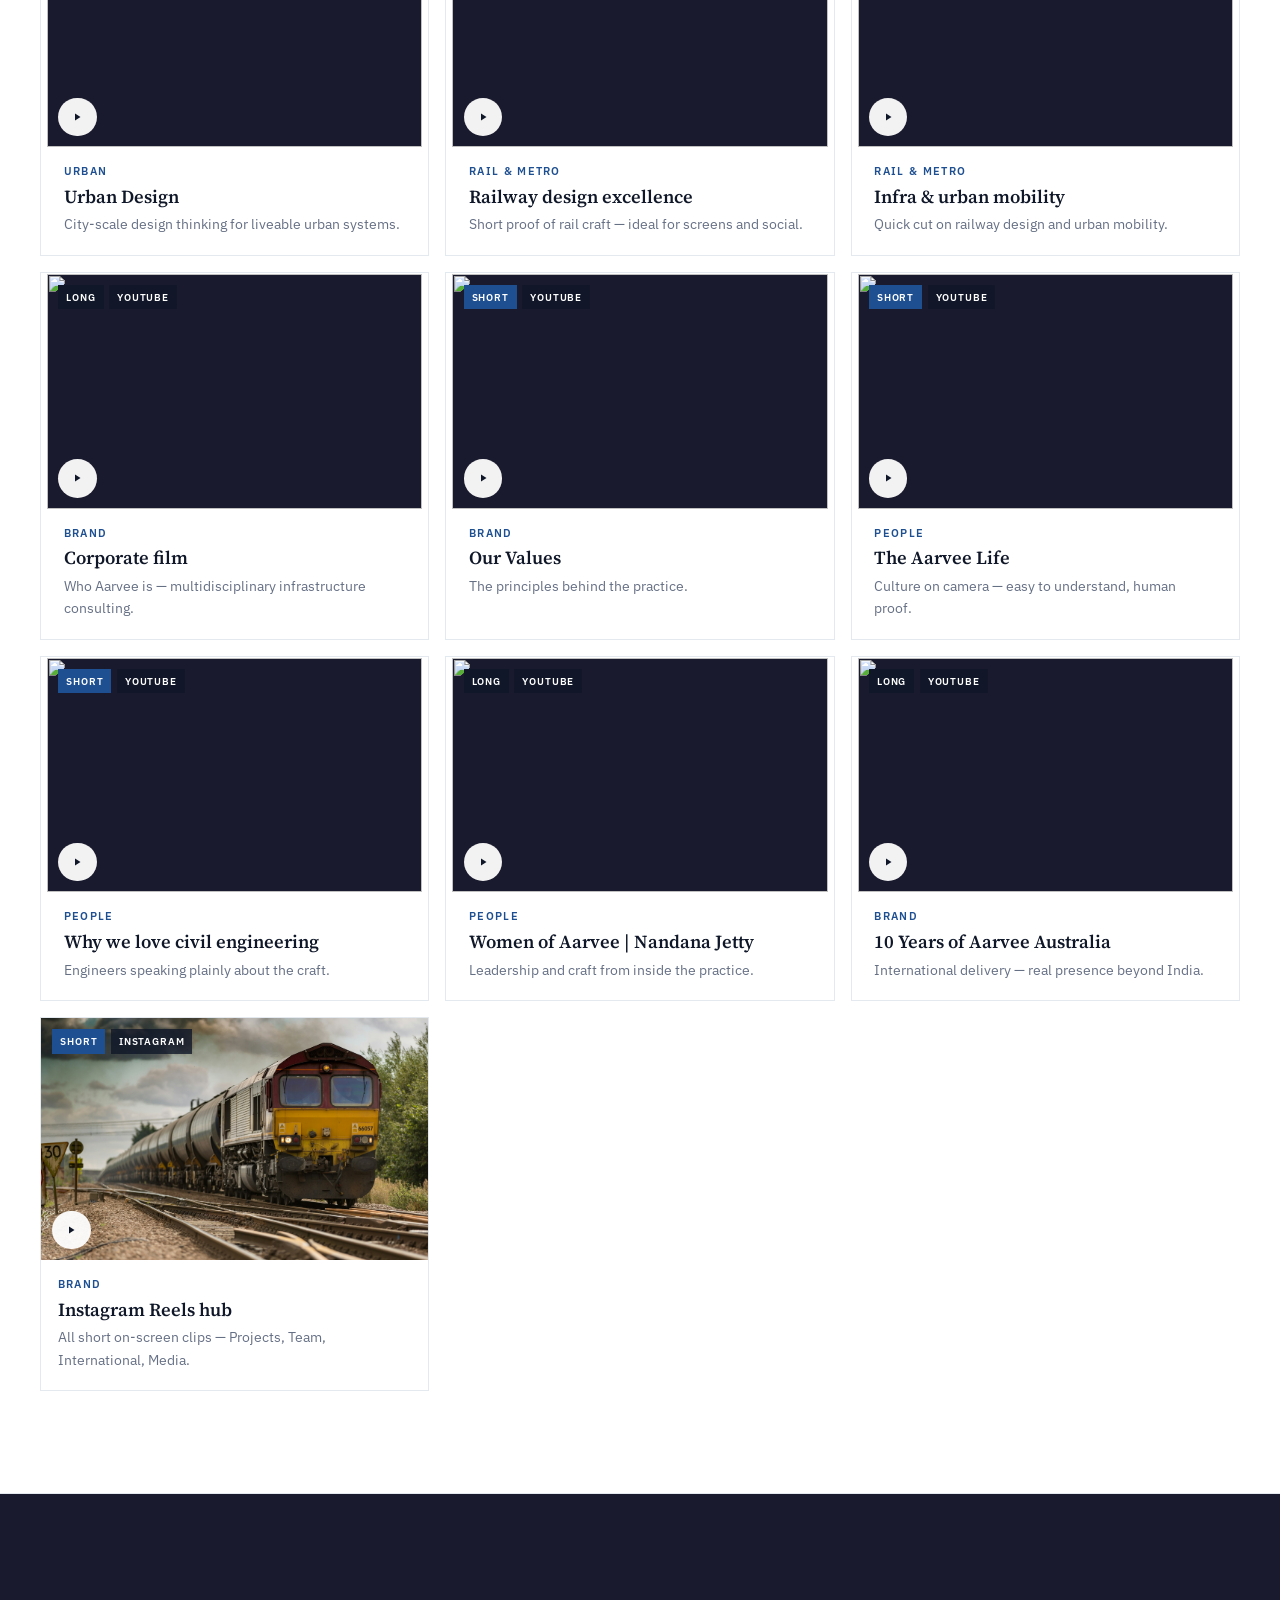
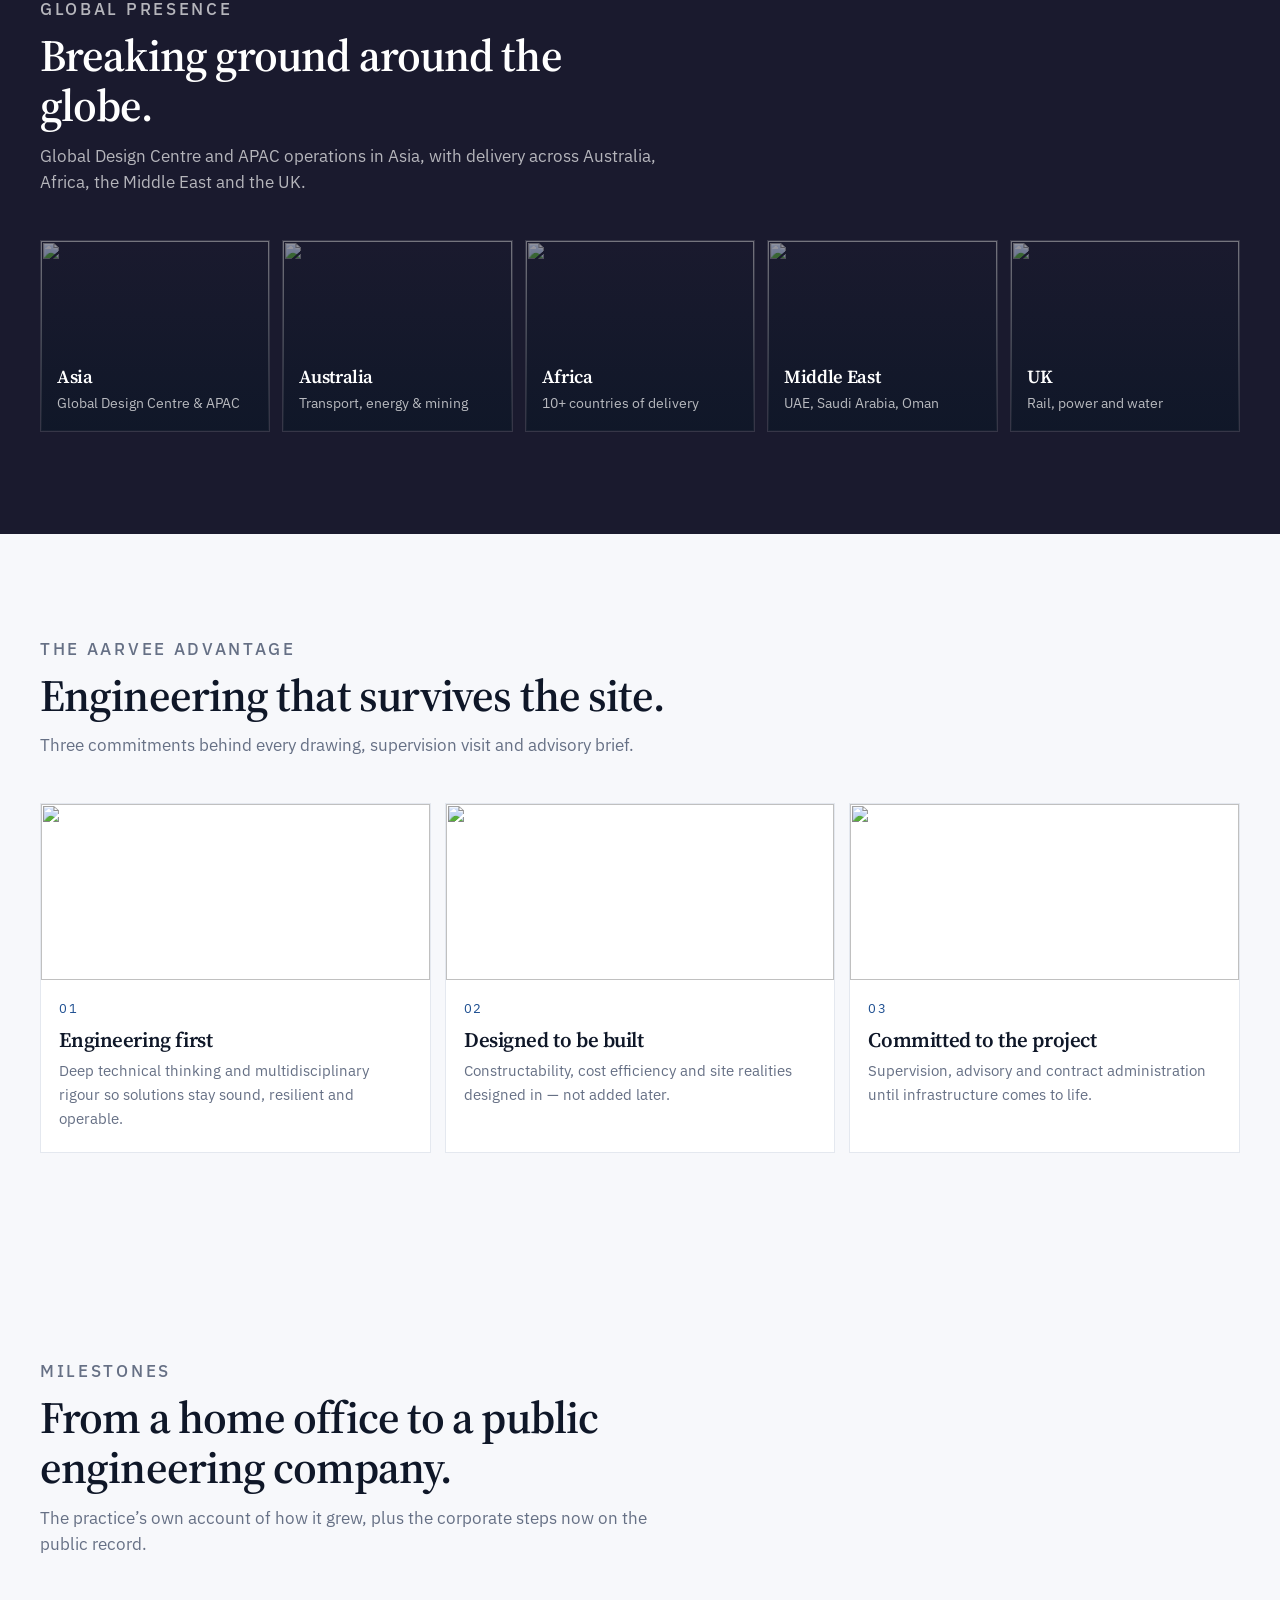
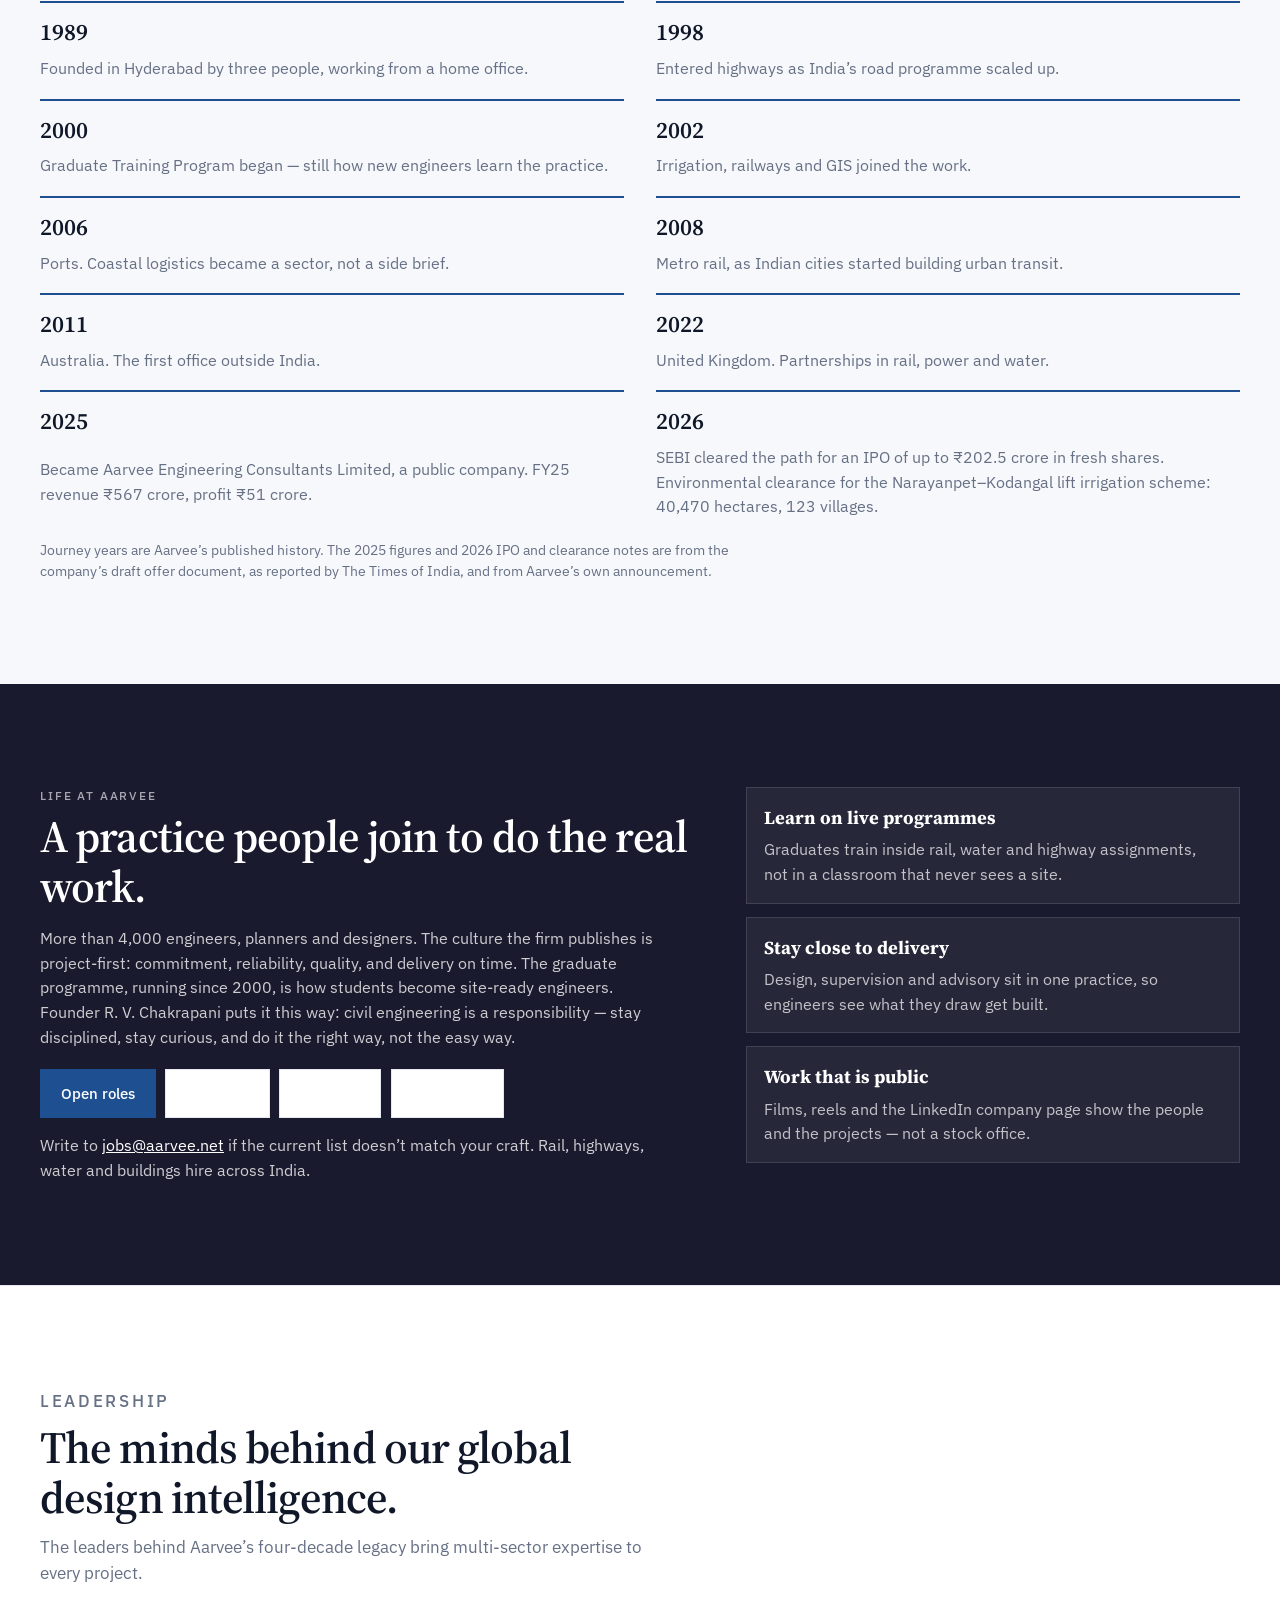
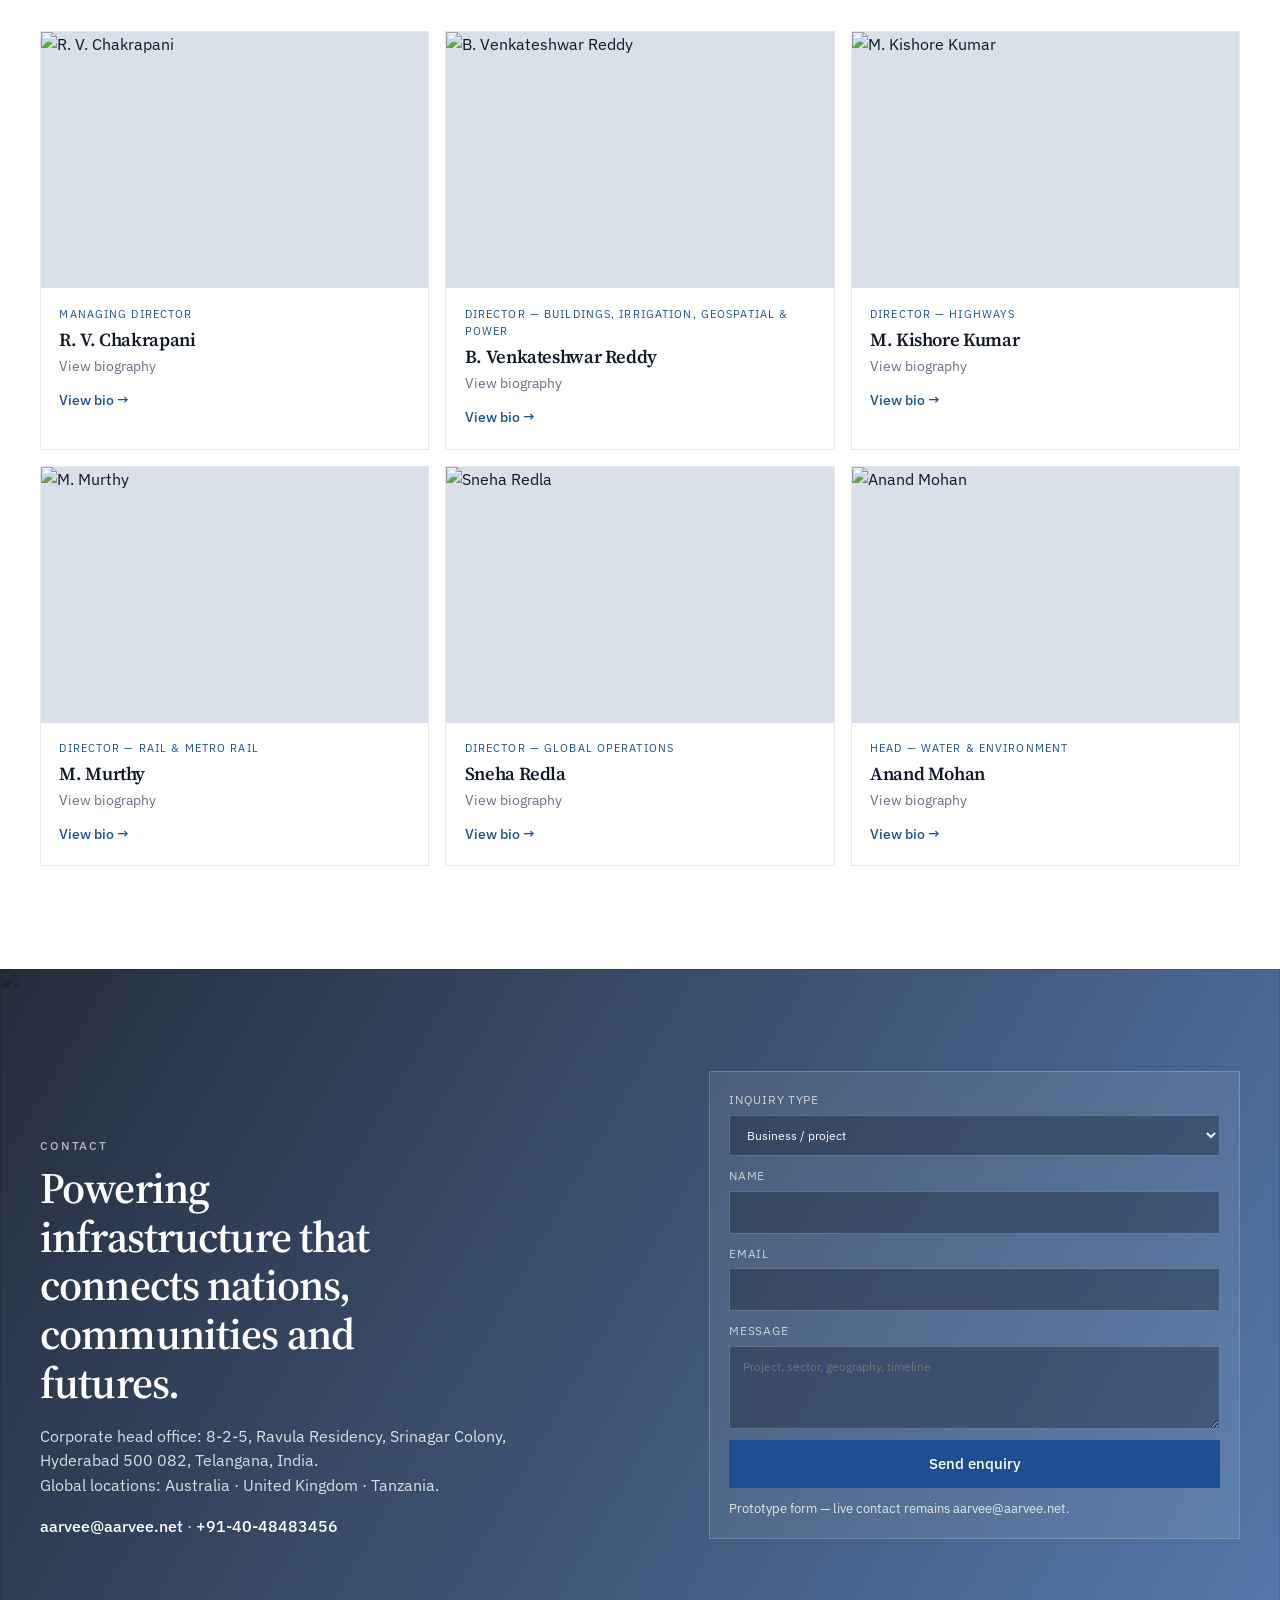
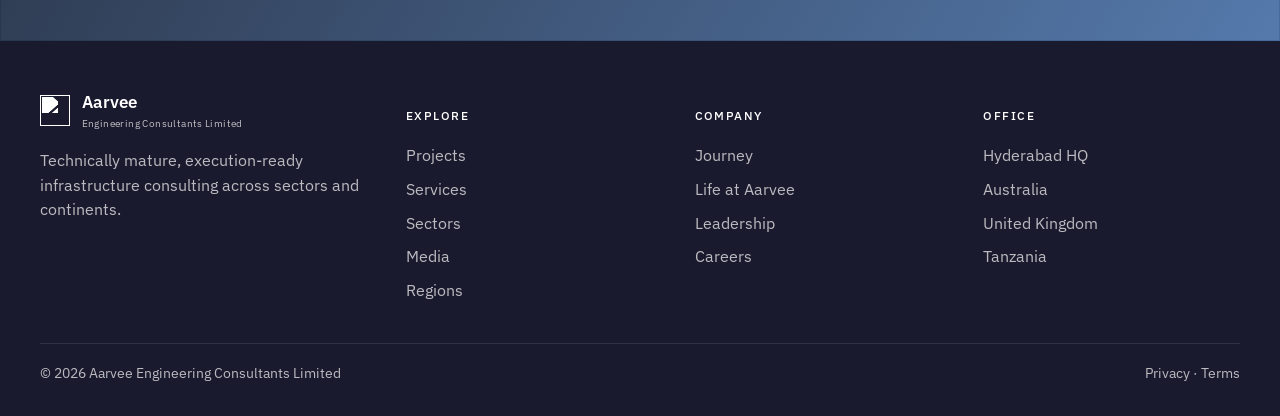
==== commit dd0d62a7: "Restore the Aarvee story film and publish the practice's record. One bright hero plays the YouTube l" ====
--- a/index.html
+++ b/index.html
@@ -11,7 +11,7 @@
   <link rel="preconnect" href="https://cdn.prod.website-files.com" crossorigin />
   <link rel="preconnect" href="https://images.unsplash.com" crossorigin />
   <link href="https://fonts.googleapis.com/css2?family=Source+Serif+4:opsz,wght@8..60,500;8..60,600;8..60,700&family=IBM+Plex+Sans:wght@400;500;600&display=swap" rel="stylesheet" />
-  <link rel="stylesheet" href="css/styles.css?v=22" />
+  <link rel="stylesheet" href="css/styles.css?v=23" />
 </head>
 <body>
   <header class="site-header">
@@ -65,6 +65,7 @@
           </div>
         </div>
         <a class="nav-label" href="#media">Media</a>
+        <a class="nav-label" href="#life">Life at Aarvee</a>
         <a class="nav-label" href="#leadership">Leadership</a>
         <a class="nav-cta" href="#contact">Start a conversation</a>
       </nav>
@@ -74,17 +75,8 @@
   <main id="top">
     <section class="hero" aria-label="Introduction" data-hero>
       <div class="hero-stage" aria-live="polite">
-        <article class="hero-slide is-active" data-hero-slide="0" data-video="https://s3.amazonaws.com/webflow-prod-assets/68d276adf6c9fda4f364643e/69a3e5cfc23e20545867cf8c_Rail(1).mp4" data-youtube="Iea1lrfk19I">
-          <img src="https://cdn.prod.website-files.com/68d289093e21650556f496a0/69a6cdd4d10dcec75e3fa503_rail%20new%20bg.avif" alt="Indian Railways corridor and station" width="2200" height="1300" fetchpriority="high" />
-        </article>
-        <article class="hero-slide" data-hero-slide="1" data-video="https://cdn.prod.website-files.com/68d276adf6c9fda4f364643e/69a3f52dc4033001dc142c66_Orr%281%29_mp4.mp4" data-youtube="_qDLPHb4kiM" hidden>
-          <img src="https://cdn.prod.website-files.com/68d289093e21650556f496a0/69a6b64222aaec66d854f085_highway%20bridge%20big.avif" alt="Indian sea bridge under construction" width="2400" height="1800" />
-        </article>
-        <article class="hero-slide" data-hero-slide="2" data-video="https://s3.amazonaws.com/webflow-prod-assets/68d276adf6c9fda4f364643e/69a3c891d6ee68c8fc5a685c_P%26I.mp4" data-youtube="C64HADDvgs0" hidden>
-          <img src="https://cdn.prod.website-files.com/68d289093e21650556f496a0/69a1ac574fceb33e810e9cf8_port%20desktop%20hero%20bg.avif" alt="Indian port berth and tanker" width="2200" height="1467" />
-        </article>
-        <article class="hero-slide" data-hero-slide="3" data-video="https://cdn.prod.website-files.com/68d276adf6c9fda4f364643e/69facafec45d1ac6d5e72f9d_Dam_Video_Generation_mp4.mp4" data-youtube="7_K2m5jzjp0" hidden>
-          <img src="https://cdn.prod.website-files.com/68d289093e21650556f496a0/69a6b5f5c14b13cb8c1dfb44_Waterresouces%26irrigation.avif" alt="Indian dam and irrigation barrage" width="1400" height="933" />
+        <article class="hero-slide is-active" data-hero-slide="0" data-youtube="C64HADDvgs0">
+          <img src="https://cdn.prod.website-files.com/68d289093e21650556f496a0/6a63293ad31f9b208f699fac_6a631a9a710992687f941c20_69a313d36434d069f4a50e3d_MAHSR.avif" alt="Mumbai–Ahmedabad high-speed rail viaduct across farmland" width="1728" height="1117" fetchpriority="high" />
         </article>
       </div>
       <div class="hero-scrim" aria-hidden="true"></div>
@@ -93,72 +85,39 @@
       <div class="hero-content">
         <div class="hero-copy">
           <p class="hero-brand">Aarvee</p>
-          <p class="eyebrow hero-eyebrow">Since 1989 · Hyderabad · Global delivery</p>
-          <p class="hero-index mono-label" data-hero-index>01 / 04 · Rail</p>
-          <h1 data-hero-title>Engineering infrastructure for nations &amp; generations.</h1>
-          <p class="lede" data-hero-lede>Technically robust design and end-to-end project management across railways, roads, water, ports and urban systems — engineered to perform on site.</p>
+          <p class="eyebrow hero-eyebrow">Since 1989 · Hyderabad · Global engineering</p>
+          <p class="hero-index mono-label" data-hero-index>Since 1989 · Hyderabad</p>
+          <h1 data-hero-title>Global engineering. Indian roots.</h1>
+          <p class="lede" data-hero-lede>Aarvee plans, designs and delivers public infrastructure — rail, highways, water, ports and energy — with governments and developers in more than 20 countries.</p>
           <div class="hero-actions">
             <button class="btn btn-primary" type="button" data-hero-watch>
               <svg width="14" height="14" viewBox="0 0 24 24" fill="currentColor" aria-hidden="true"><path d="M8 5v14l11-7L8 5z"/></svg>
-              Watch story
-            </button>
-            <a class="btn btn-ghost" href="#work">See programmes</a>
+              Watch the Aarvee story
+            </button>
+            <a class="btn btn-ghost" href="#journey">Our journey</a>
           </div>
           <div class="hero-metrics" data-hero-metrics aria-live="polite">
             <div class="hero-metric">
               <strong data-metric-value data-to="4000" data-suffix="+">0</strong>
-              <span data-metric-label>Employees</span>
-            </div>
-            <div class="hero-metric">
-              <strong data-metric-value data-to="35" data-suffix="+">0</strong>
-              <span data-metric-label>Years</span>
+              <span data-metric-label>People worldwide</span>
             </div>
             <div class="hero-metric">
               <strong data-metric-value data-to="20" data-suffix="+">0</strong>
               <span data-metric-label>Countries</span>
             </div>
+            <div class="hero-metric">
+              <strong data-metric-value data-to="2750" data-suffix="+">0</strong>
+              <span data-metric-label>Projects delivered</span>
+            </div>
             <div class="hero-metric is-featured">
-              <strong data-metric-value data-to="20000" data-suffix=" km" data-format="km">0</strong>
-              <span data-metric-label>Railway lines designed</span>
-            </div>
-          </div>
-        </div>
-      </div>
-
-      <div class="hero-rail" data-hero-rail>
-        <div class="hero-rail-nav">
-          <button type="button" class="hero-nav-btn" data-hero-prev aria-label="Previous slide">
-            <svg width="18" height="18" viewBox="0 0 24 24" fill="none" stroke="currentColor" stroke-width="1.8"><path d="M15 18 9 12l6-6"/></svg>
-          </button>
-          <button type="button" class="hero-nav-btn" data-hero-next aria-label="Next slide">
-            <svg width="18" height="18" viewBox="0 0 24 24" fill="none" stroke="currentColor" stroke-width="1.8"><path d="m9 18 6-6-6-6"/></svg>
-          </button>
-        </div>
-        <div class="hero-thumbs" role="tablist" aria-label="Hero stories">
-          <button type="button" class="hero-thumb is-active" role="tab" aria-selected="true" data-hero-goto="0">
-            <span class="hero-thumb-progress" aria-hidden="true"><i></i></span>
-            <img src="https://cdn.prod.website-files.com/68d289093e21650556f496a0/69a6cdd4d10dcec75e3fa503_rail%20new%20bg.avif" alt="" />
-            <span class="hero-thumb-label">Rail</span>
-          </button>
-          <button type="button" class="hero-thumb" role="tab" aria-selected="false" data-hero-goto="1">
-            <span class="hero-thumb-progress" aria-hidden="true"><i></i></span>
-            <img src="https://cdn.prod.website-files.com/68d289093e21650556f496a0/69a6b64222aaec66d854f085_highway%20bridge%20big.avif" alt="" />
-            <span class="hero-thumb-label">Highways</span>
-          </button>
-          <button type="button" class="hero-thumb" role="tab" aria-selected="false" data-hero-goto="2">
-            <span class="hero-thumb-progress" aria-hidden="true"><i></i></span>
-            <img src="https://cdn.prod.website-files.com/68d289093e21650556f496a0/69a1ac574fceb33e810e9cf8_port%20desktop%20hero%20bg.avif" alt="" />
-            <span class="hero-thumb-label">Ports</span>
-          </button>
-          <button type="button" class="hero-thumb" role="tab" aria-selected="false" data-hero-goto="3">
-            <span class="hero-thumb-progress" aria-hidden="true"><i></i></span>
-            <img src="https://cdn.prod.website-files.com/68d289093e21650556f496a0/69a6b5f5c14b13cb8c1dfb44_Waterresouces%26irrigation.avif" alt="" />
-            <span class="hero-thumb-label">Water</span>
-          </button>
-        </div>
-      </div>
-
-      <!-- On-site story film (YouTube — plays on the website) -->
+              <strong data-metric-value>1989</strong>
+              <span data-metric-label>Founded in Hyderabad</span>
+            </div>
+          </div>
+        </div>
+      </div>
+
+      <!-- Legacy film from Aarvee's YouTube channel, played over the hero -->
       <div class="hero-story" data-hero-story hidden>
         <div class="hero-story-panel" role="document">
           <button type="button" class="hero-story-close" data-hero-story-close aria-label="Close story video">
@@ -181,7 +140,8 @@
           </div>
           <div class="hero-story-actions">
             <button type="button" class="btn btn-ghost" data-hero-story-close>Close</button>
-            <a class="btn btn-primary" data-hero-story-yt href="https://www.youtube.com/@aarvee_engg" target="_blank" rel="noopener">Open on YouTube</a>
+            <a class="btn btn-ghost" href="https://www.instagram.com/aarvee_engg/reels/" target="_blank" rel="noopener">Instagram</a>
+            <a class="btn btn-primary" data-hero-story-yt href="https://www.youtube.com/watch?v=C64HADDvgs0" target="_blank" rel="noopener">Open on YouTube</a>
           </div>
         </div>
       </div>
@@ -362,6 +322,52 @@
           <article class="adv-card"><img src="https://cdn.prod.website-files.com/68d276adf6c9fda4f364643e/69a135404645ee805c842d8b_Buildability.avif" alt="" loading="lazy" /><div class="copy"><p class="num">02</p><h3>Designed to be built</h3><p>Constructability, cost efficiency and site realities designed in — not added later.</p></div></article>
           <article class="adv-card"><img src="https://cdn.prod.website-files.com/68d276adf6c9fda4f364643e/69a13540647d4078659e22d1_Efficient.avif" alt="" loading="lazy" /><div class="copy"><p class="num">03</p><h3>Committed to the project</h3><p>Supervision, advisory and contract administration until infrastructure comes to life.</p></div></article>
         </div>
+      </div>
+    </section>
+
+    <section class="section" id="journey">
+      <div class="container">
+        <div class="section-head reveal">
+          <p class="eyebrow">Milestones</p>
+          <h2>From a home office to a public engineering company.</h2>
+          <p>The practice’s own account of how it grew, plus the corporate steps now on the public record.</p>
+        </div>
+        <ol class="journey reveal">
+          <li><strong>1989</strong><span>Founded in Hyderabad by three people, working from a home office.</span></li>
+          <li><strong>1998</strong><span>Entered highways as India’s road programme scaled up.</span></li>
+          <li><strong>2000</strong><span>Graduate Training Program began — still how new engineers learn the practice.</span></li>
+          <li><strong>2002</strong><span>Irrigation, railways and GIS joined the work.</span></li>
+          <li><strong>2006</strong><span>Ports. Coastal logistics became a sector, not a side brief.</span></li>
+          <li><strong>2008</strong><span>Metro rail, as Indian cities started building urban transit.</span></li>
+          <li><strong>2011</strong><span>Australia. The first office outside India.</span></li>
+          <li><strong>2022</strong><span>United Kingdom. Partnerships in rail, power and water.</span></li>
+          <li><strong>2025</strong><span>Became Aarvee Engineering Consultants Limited, a public company. FY25 revenue ₹567 crore, profit ₹51 crore.</span></li>
+          <li><strong>2026</strong><span>SEBI cleared the path for an IPO of up to ₹202.5 crore in fresh shares. Environmental clearance for the Narayanpet–Kodangal lift irrigation scheme: 40,470 hectares, 123 villages.</span></li>
+        </ol>
+        <p class="journey-note">Journey years are Aarvee’s published history. The 2025 figures and 2026 IPO and clearance notes are from the company’s draft offer document, as reported by The Times of India, and from Aarvee’s own announcement.</p>
+      </div>
+    </section>
+
+    <section class="section life" id="life">
+      <div class="container life-grid">
+        <div class="reveal">
+          <p class="eyebrow">Life at Aarvee</p>
+          <h2>A practice people join to do the real work.</h2>
+          <p class="lede">More than 4,000 engineers, planners and designers. The culture the firm publishes is project-first: commitment, reliability, quality, and delivery on time. The graduate programme, running since 2000, is how students become site-ready engineers.</p>
+          <p>Founder R. V. Chakrapani puts it this way: civil engineering is a responsibility — stay disciplined, stay curious, and do it the right way, not the easy way.</p>
+          <div class="life-links">
+            <a class="btn btn-primary" href="https://aarvee.com/careers" target="_blank" rel="noopener">Open roles</a>
+            <a class="btn btn-outline" href="https://www.linkedin.com/company/aarvee/" target="_blank" rel="noopener">LinkedIn</a>
+            <a class="btn btn-outline" href="https://www.youtube.com/@aarvee_engg" target="_blank" rel="noopener">YouTube</a>
+            <a class="btn btn-outline" href="https://www.instagram.com/aarvee_engg/" target="_blank" rel="noopener">Instagram</a>
+          </div>
+          <p class="life-mail">Write to <a href="mailto:jobs@aarvee.net">jobs@aarvee.net</a> if the current list doesn’t match your craft. Rail, highways, water and buildings hire across India.</p>
+        </div>
+        <ul class="life-points reveal">
+          <li><strong>Learn on live programmes</strong><span>Graduates train inside rail, water and highway assignments, not in a classroom that never sees a site.</span></li>
+          <li><strong>Stay close to delivery</strong><span>Design, supervision and advisory sit in one practice, so engineers see what they draw get built.</span></li>
+          <li><strong>Work that is public</strong><span>Films, reels and the LinkedIn company page show the people and the projects — not a stock office.</span></li>
+        </ul>
       </div>
     </section>
 
@@ -498,7 +504,7 @@
           <p>Technically mature, execution-ready infrastructure consulting across sectors and continents.</p>
         </div>
         <div class="footer-col"><h4>Explore</h4><a href="#work">Projects</a><a href="#services">Services</a><a href="#sectors">Sectors</a><a href="#media">Media</a><a href="#regions">Regions</a></div>
-        <div class="footer-col"><h4>Company</h4><a href="#leadership">Leadership</a><a href="#contact">Careers</a><a href="#contact">Investors</a><a href="#contact">Contact</a></div>
+        <div class="footer-col"><h4>Company</h4><a href="#journey">Journey</a><a href="#life">Life at Aarvee</a><a href="#leadership">Leadership</a><a href="https://aarvee.com/careers" target="_blank" rel="noopener">Careers</a></div>
         <div class="footer-col"><h4>Office</h4><a href="#contact">Hyderabad HQ</a><a href="#contact">Australia</a><a href="#contact">United Kingdom</a><a href="#contact">Tanzania</a></div>
       </div>
       <div class="footer-bottom">
@@ -507,6 +513,6 @@
       </div>
     </div>
   </footer>
-  <script src="js/main.js?v=21"></script>
+  <script src="js/main.js?v=23"></script>
 </body>
 </html>
--- a/css/styles.css
+++ b/css/styles.css
@@ -66,14 +66,14 @@
 .hero.story-open .hero-stage,.hero.story-open .hero-content,.hero.story-open .hero-rail,.hero.story-open .hero-scrim,.hero.story-open .hero-grid{visibility:hidden}
 .hero-slide{position:absolute;inset:0}
 .hero-slide[hidden]{display:none}
-.hero-slide img{width:100%;height:100%;object-fit:cover;transform:scale(1.08);opacity:0;filter:saturate(1.05) contrast(1.05);transition:opacity .7s var(--ease),transform 8s linear,filter .7s var(--ease)}
-.hero-slide.is-active img{opacity:1;transform:scale(1);animation:heroKen 8s linear forwards}
+.hero-slide img{width:100%;height:100%;object-fit:cover;opacity:0;transition:opacity .7s var(--ease)}
+.hero-slide.is-active img{opacity:1}
 @keyframes heroKen{from{transform:scale(1.06)}to{transform:scale(1)}}
 .hero-scrim{position:absolute;inset:0;z-index:-1;background:
-  linear-gradient(90deg,rgba(8,12,20,.88) 0%,rgba(8,12,20,.62) 34%,rgba(8,12,20,.18) 58%,rgba(8,12,20,.28) 100%),
-  linear-gradient(180deg,rgba(8,12,20,.35) 0%,transparent 28%,rgba(8,12,20,.55) 72%,rgba(8,12,20,.9) 100%)}
-.hero-grid{position:absolute;inset:0;z-index:-1;opacity:.1;background-image:linear-gradient(rgba(255,255,255,.35) 1px,transparent 1px),linear-gradient(90deg,rgba(255,255,255,.35) 1px,transparent 1px);background-size:96px 96px;mask-image:linear-gradient(90deg,#000 0%,transparent 55%);pointer-events:none}
-.hero-content{position:relative;z-index:2;width:min(38rem,calc(100% - 2.5rem));margin:0 0 0 calc(clamp(1rem,2vw,1.5rem) + 0.5in);padding:clamp(5.5rem,10vh,7rem) 0 6.5rem;display:flex;justify-content:flex-start;align-items:flex-end}
+  linear-gradient(90deg,rgba(8,12,20,.55) 0%,rgba(8,12,20,.18) 28%,rgba(8,12,20,0) 52%),
+  linear-gradient(180deg,rgba(8,12,20,.12) 0%,transparent 24%,rgba(8,12,20,.28) 100%)}
+.hero-grid{display:none}
+.hero-content{position:relative;z-index:2;width:min(38rem,calc(100% - 2.5rem));margin:0 0 0 calc(clamp(1rem,2vw,1.5rem) + 0.5in);padding:clamp(5.5rem,10vh,7rem) 0 3.2rem;display:flex;justify-content:flex-start;align-items:flex-end}
 .hero-copy{max-width:none;text-align:left;animation:rise .95s var(--ease) both}
 .hero-brand{font-family:var(--serif);font-size:clamp(1.2rem,2vw,1.5rem);margin:0 0 .55rem;letter-spacing:-.01em}
 .hero-eyebrow{color:rgba(255,255,255,.68)!important;margin:0 0 .85rem!important}
@@ -216,7 +216,7 @@
 .spotlight-stage{position:relative;overflow:hidden;background:var(--navy);min-height:28rem;isolation:isolate}
 .spotlight-stage img{position:absolute;inset:0;width:100%;height:100%;object-fit:cover;opacity:0;transform:scale(1.04);transition:opacity .45s var(--ease),transform .8s var(--ease)}
 .spotlight-stage img.is-active{opacity:1;transform:scale(1)}
-.spotlight-stage::after{content:"";position:absolute;inset:0;background:linear-gradient(180deg,transparent 35%,rgba(15,23,40,.88));pointer-events:none}
+.spotlight-stage::after{content:"";position:absolute;inset:0;background:linear-gradient(180deg,transparent 55%,rgba(15,23,40,.62));pointer-events:none}
 .spotlight-caption{position:absolute;left:1.4rem;right:1.4rem;bottom:1.4rem;color:#fff;z-index:1}
 .spotlight-caption .tag{font-size:.72rem;letter-spacing:.14em;text-transform:uppercase;opacity:.75;margin-bottom:.45rem}
 .spotlight-caption h3{font-size:clamp(1.4rem,2.4vw,1.9rem);margin-bottom:.4rem}
@@ -247,7 +247,7 @@
 .sectors-grid{display:grid;grid-template-columns:repeat(3,1fr);gap:.85rem}
 .sector-card{position:relative;min-height:16.5rem;overflow:hidden;color:#fff;isolation:isolate}
 .sector-card img{position:absolute;inset:0;width:100%;height:100%;object-fit:cover;transition:transform .7s var(--ease);z-index:-2}
-.sector-card::after{content:"";position:absolute;inset:0;background:linear-gradient(180deg,rgba(15,23,40,.1),rgba(15,23,40,.86));z-index:-1;transition:background .3s var(--ease)}
+.sector-card::after{content:"";position:absolute;inset:0;background:linear-gradient(180deg,rgba(15,23,40,.02),rgba(15,23,40,.5));z-index:-1;transition:background .3s var(--ease)}
 .sector-card:hover img{transform:scale(1.06)}
 .sector-card:hover::after{background:linear-gradient(180deg,rgba(15,23,40,.05),rgba(15,23,40,.78))}
 .sector-card .body{position:absolute;inset:auto 0 0;padding:1.25rem}
@@ -408,3 +408,23 @@
 @media(max-width:640px){
   .media-channels,.media-grid{grid-template-columns:1fr}
 }
+
+.journey{list-style:none;display:grid;grid-template-columns:repeat(2,minmax(0,1fr));gap:1.1rem 2rem;margin:0;padding:0}
+.journey li{display:grid;gap:.3rem;border-top:2px solid var(--accent);padding-top:.75rem}
+.journey strong{font-family:var(--serif);font-size:1.45rem;font-weight:600}
+.journey span{color:var(--steel)}
+.journey-note{margin-top:1.3rem;max-width:46rem;color:var(--steel);font-size:.85rem}
+.life{background:var(--navy);color:#fff}
+.life .eyebrow{color:rgba(255,255,255,.62)}
+.life h2{font-size:clamp(1.95rem,3.5vw,2.8rem);margin:.45rem 0 .85rem}
+.life p{color:rgba(255,255,255,.78);max-width:40rem}
+.life-grid{display:grid;grid-template-columns:1.15fr .85fr;gap:2.4rem;align-items:start}
+.life-links{display:flex;flex-wrap:wrap;gap:.6rem;margin:1.2rem 0 .9rem}
+.life-mail a{color:#fff;text-decoration:underline}
+.life-points{list-style:none;display:grid;gap:.8rem;margin:0;padding:0}
+.life-points li{display:grid;gap:.3rem;padding:1rem 1.05rem;background:rgba(255,255,255,.06);border:1px solid rgba(255,255,255,.12)}
+.life-points strong{font-family:var(--serif);font-size:1.15rem}
+.life-points span{color:rgba(255,255,255,.72)}
+@media(max-width:980px){
+  .journey,.life-grid{grid-template-columns:1fr}
+}
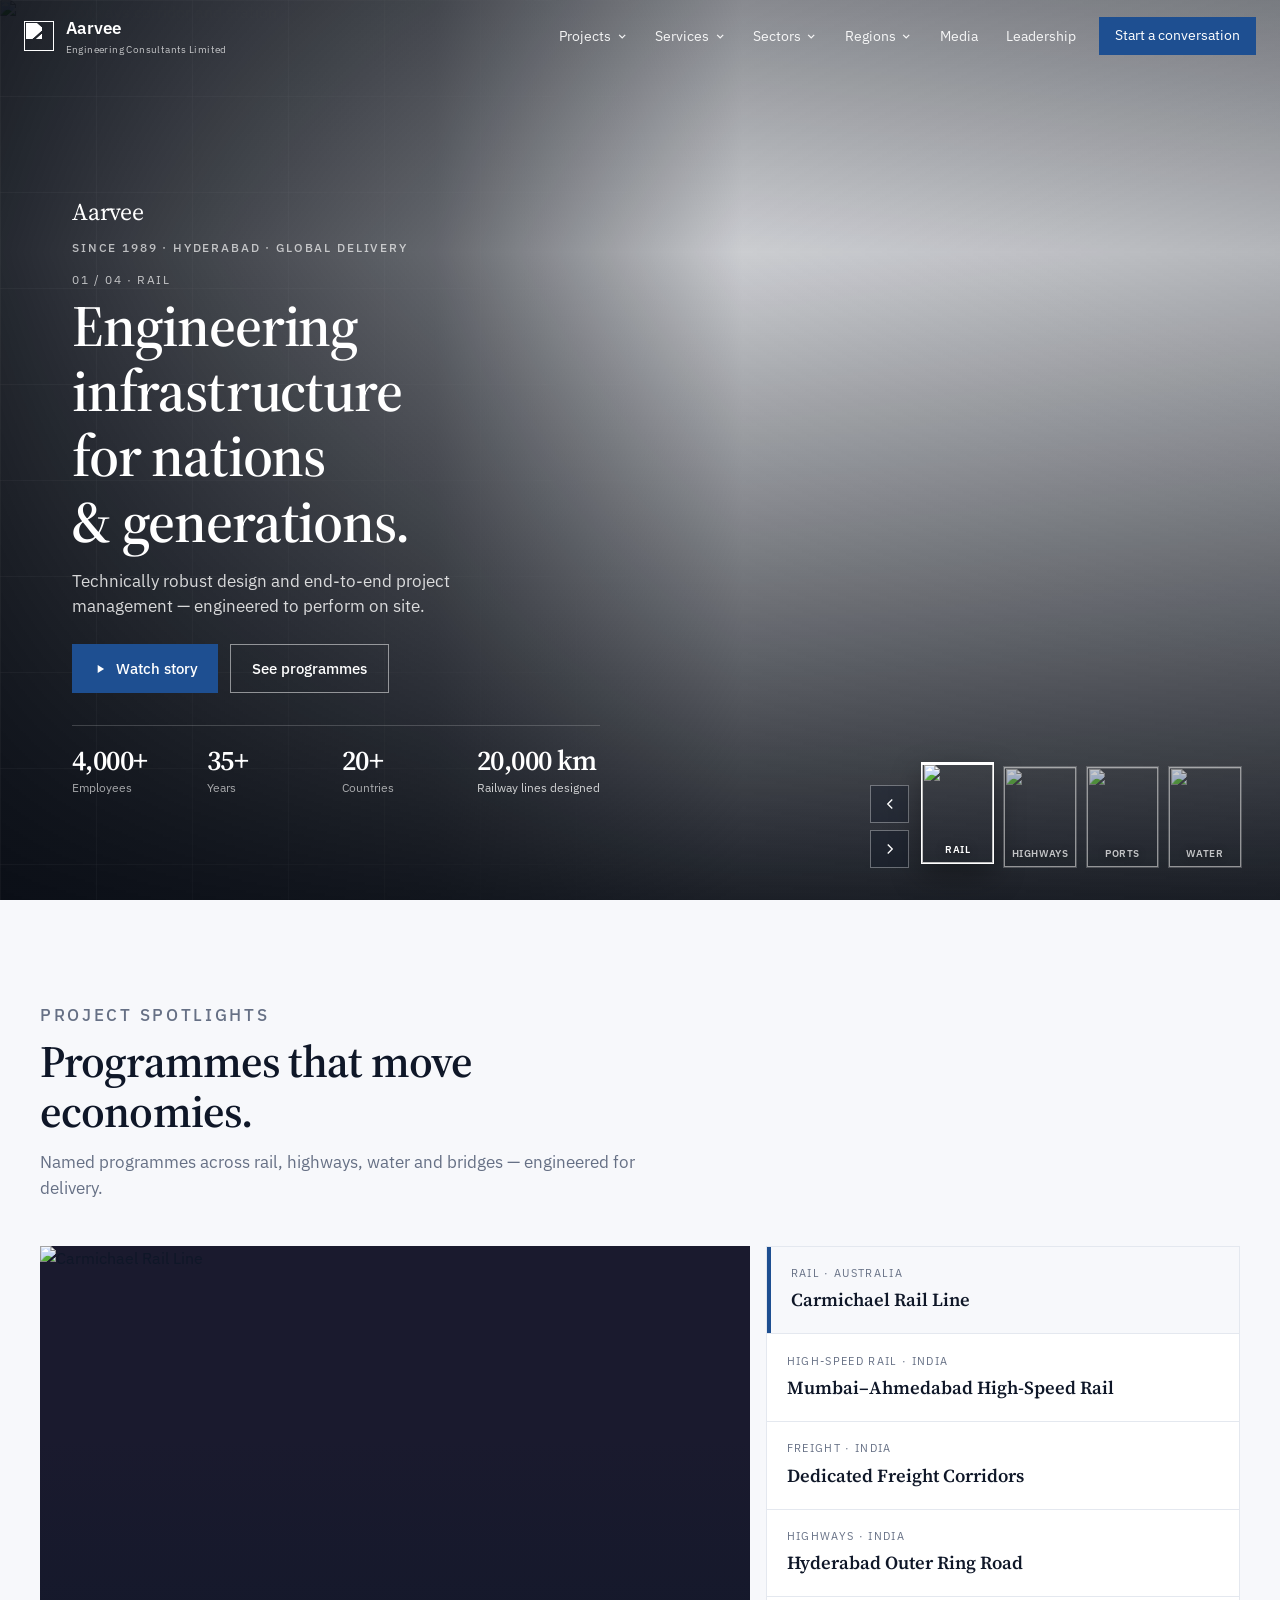
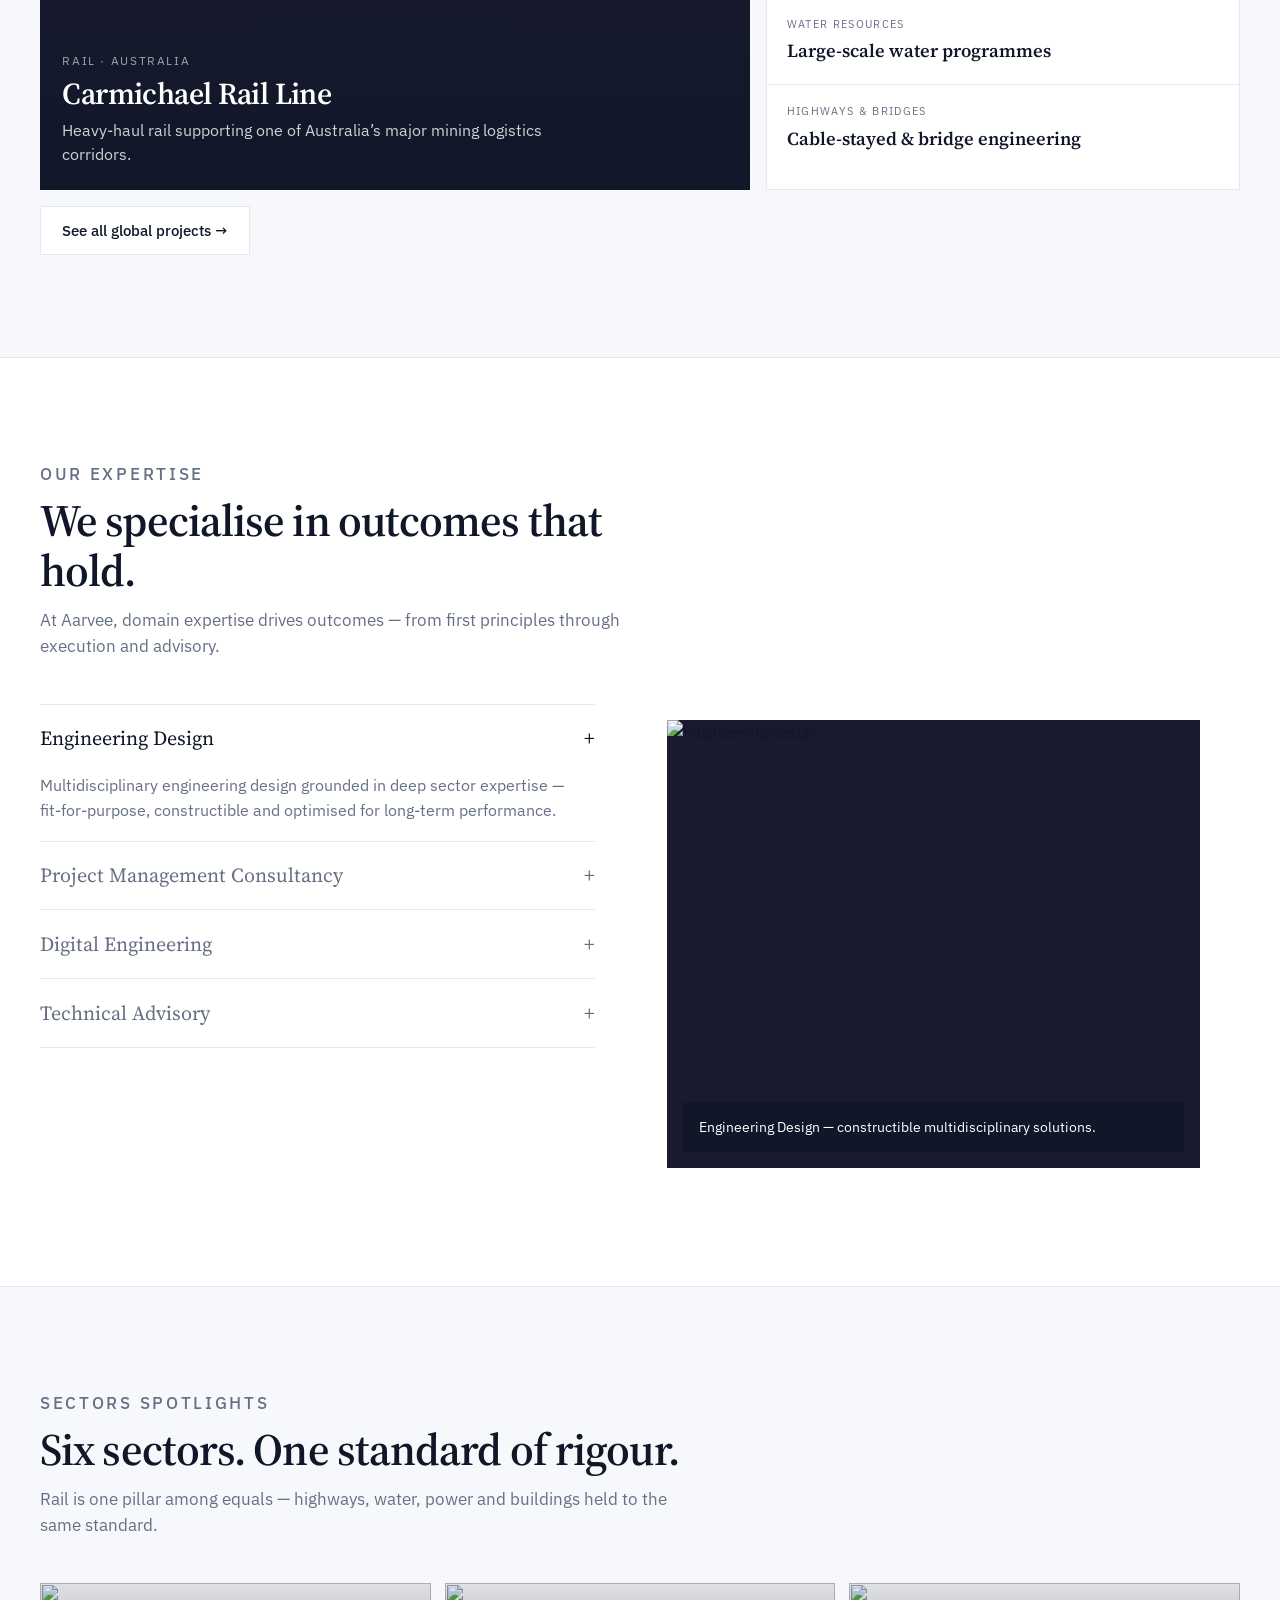
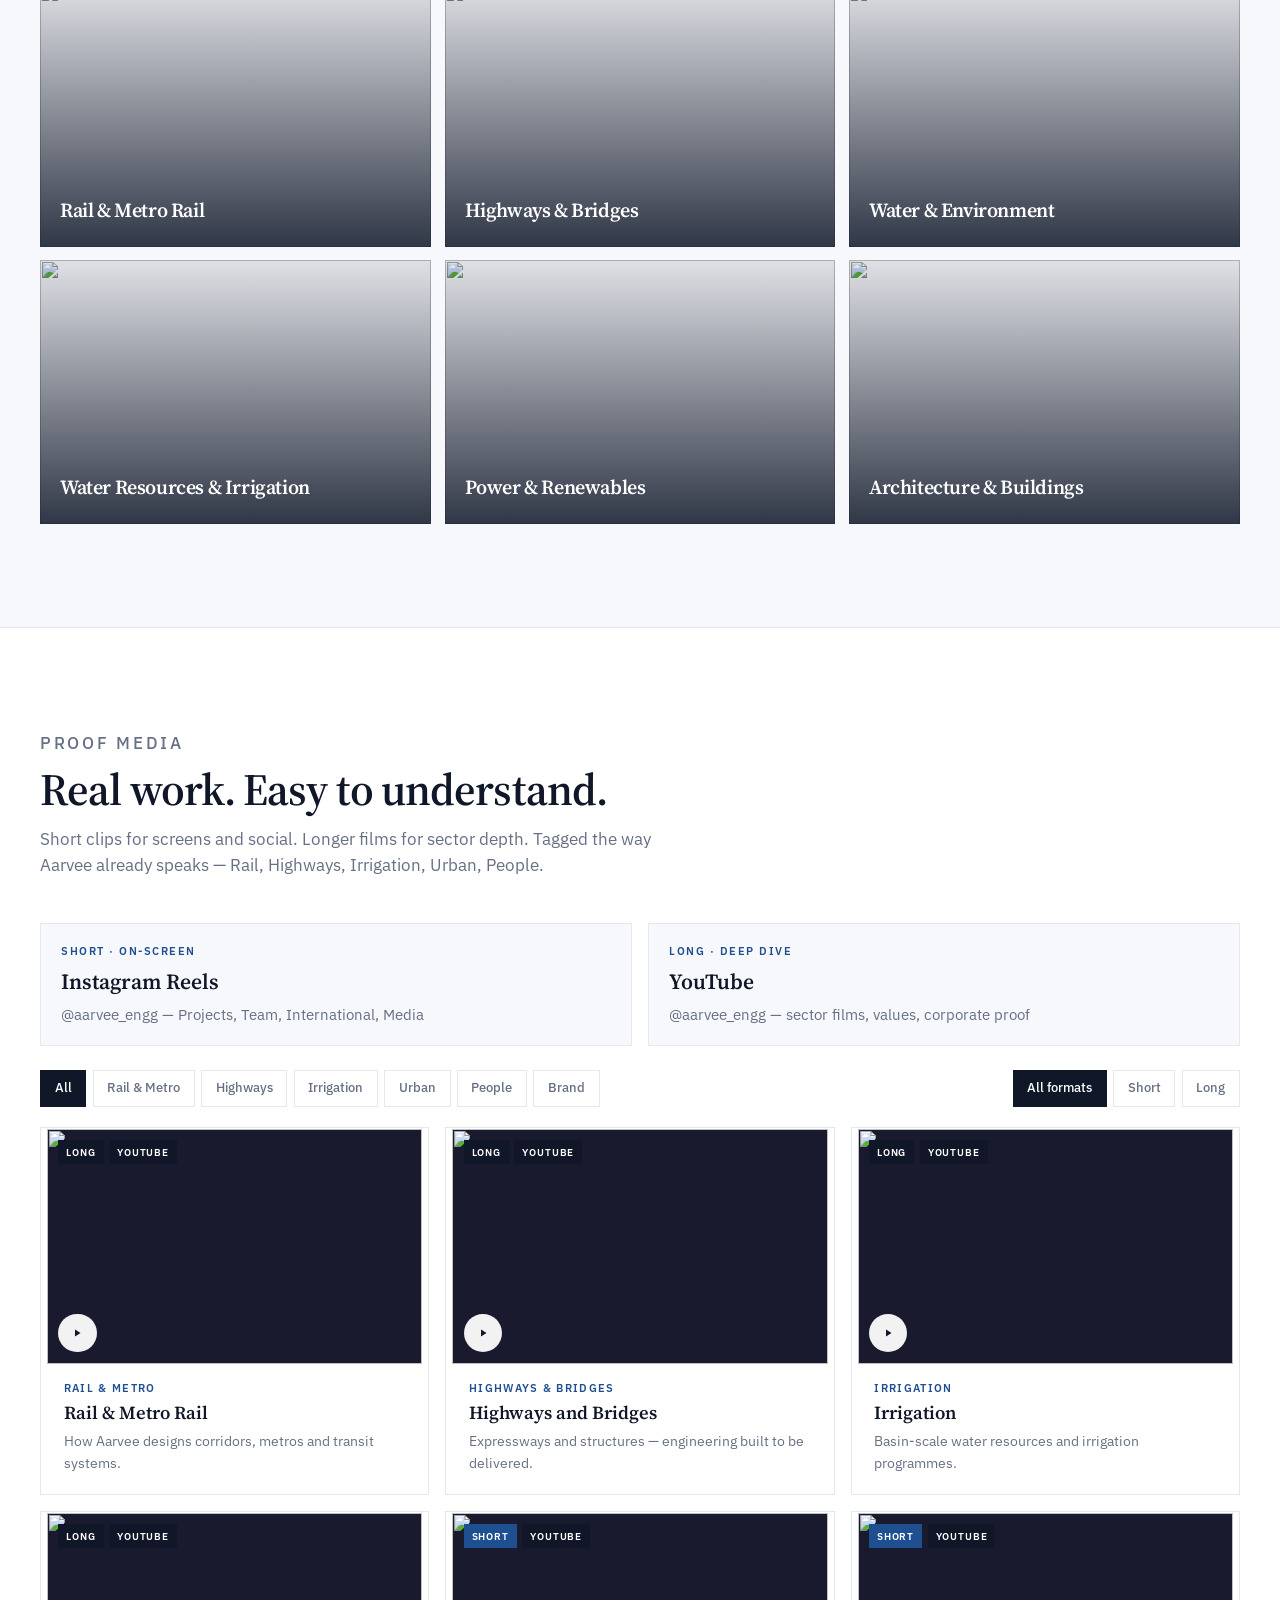
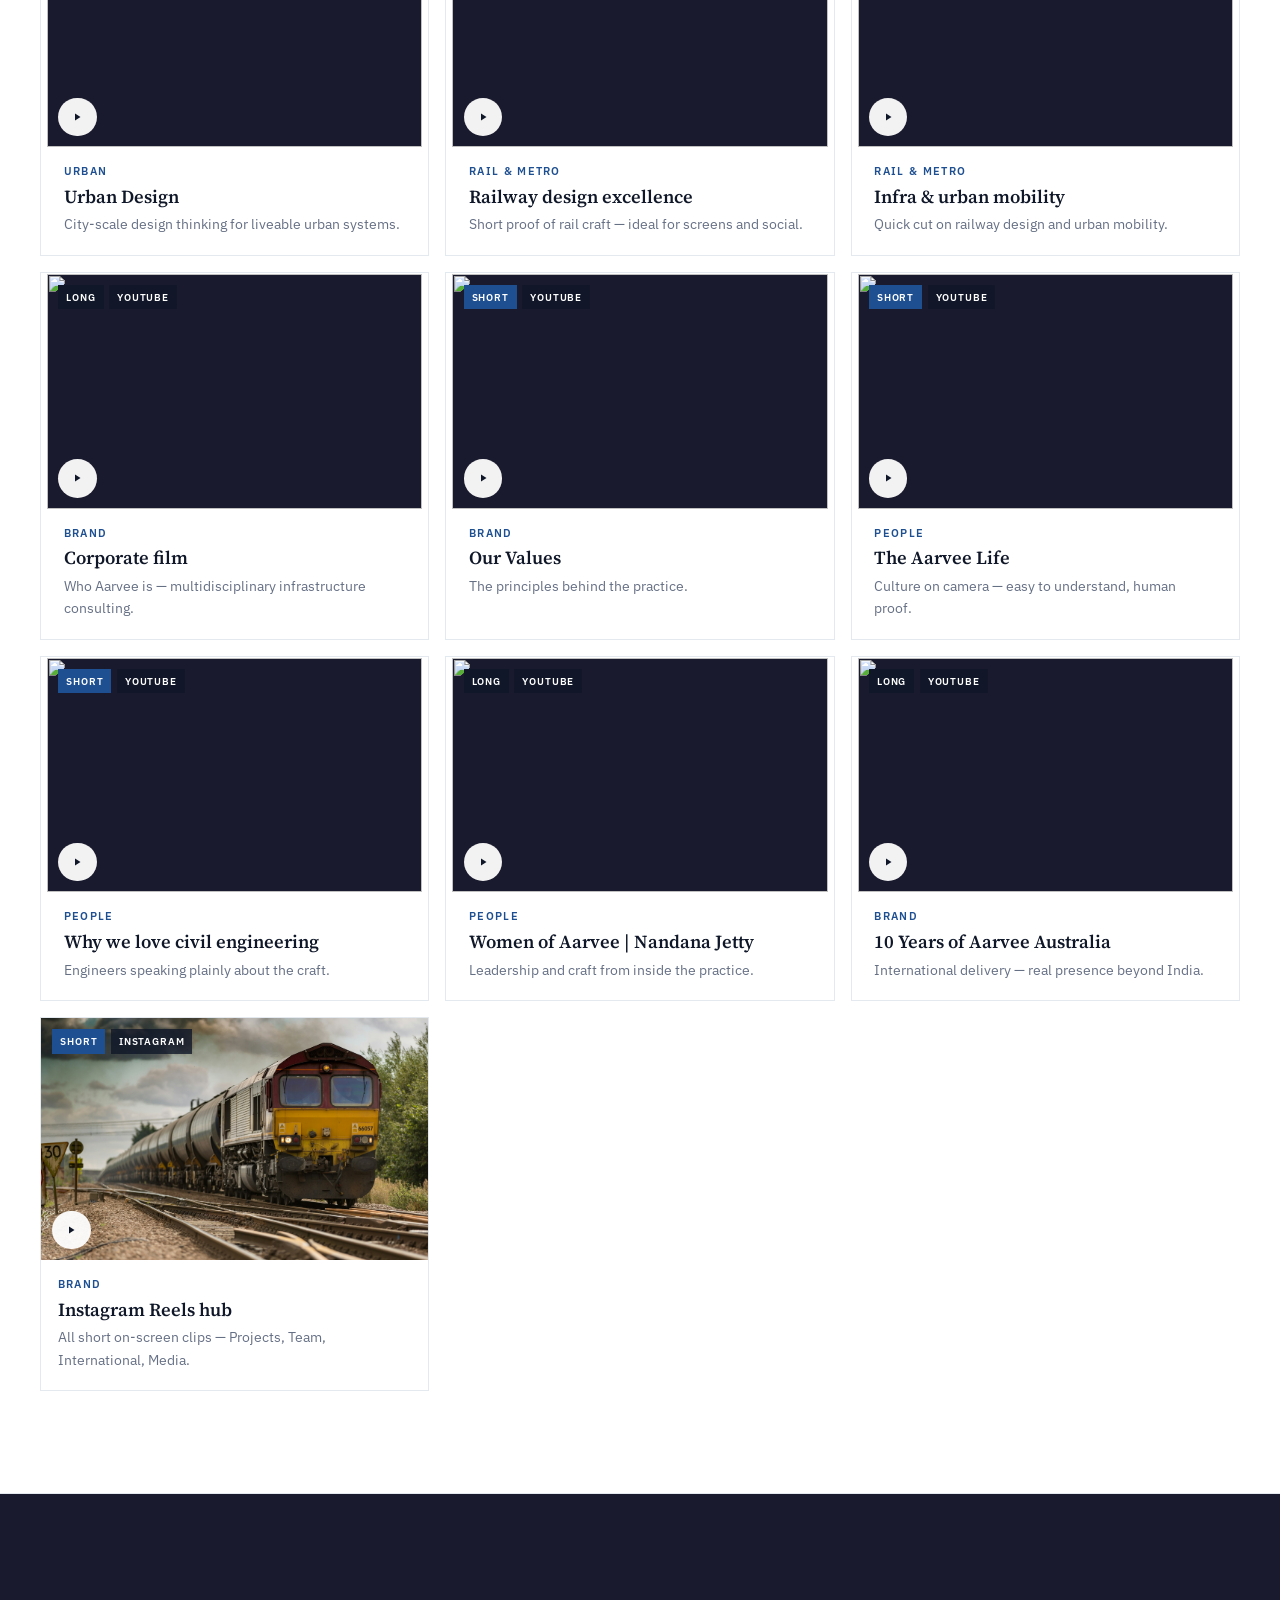
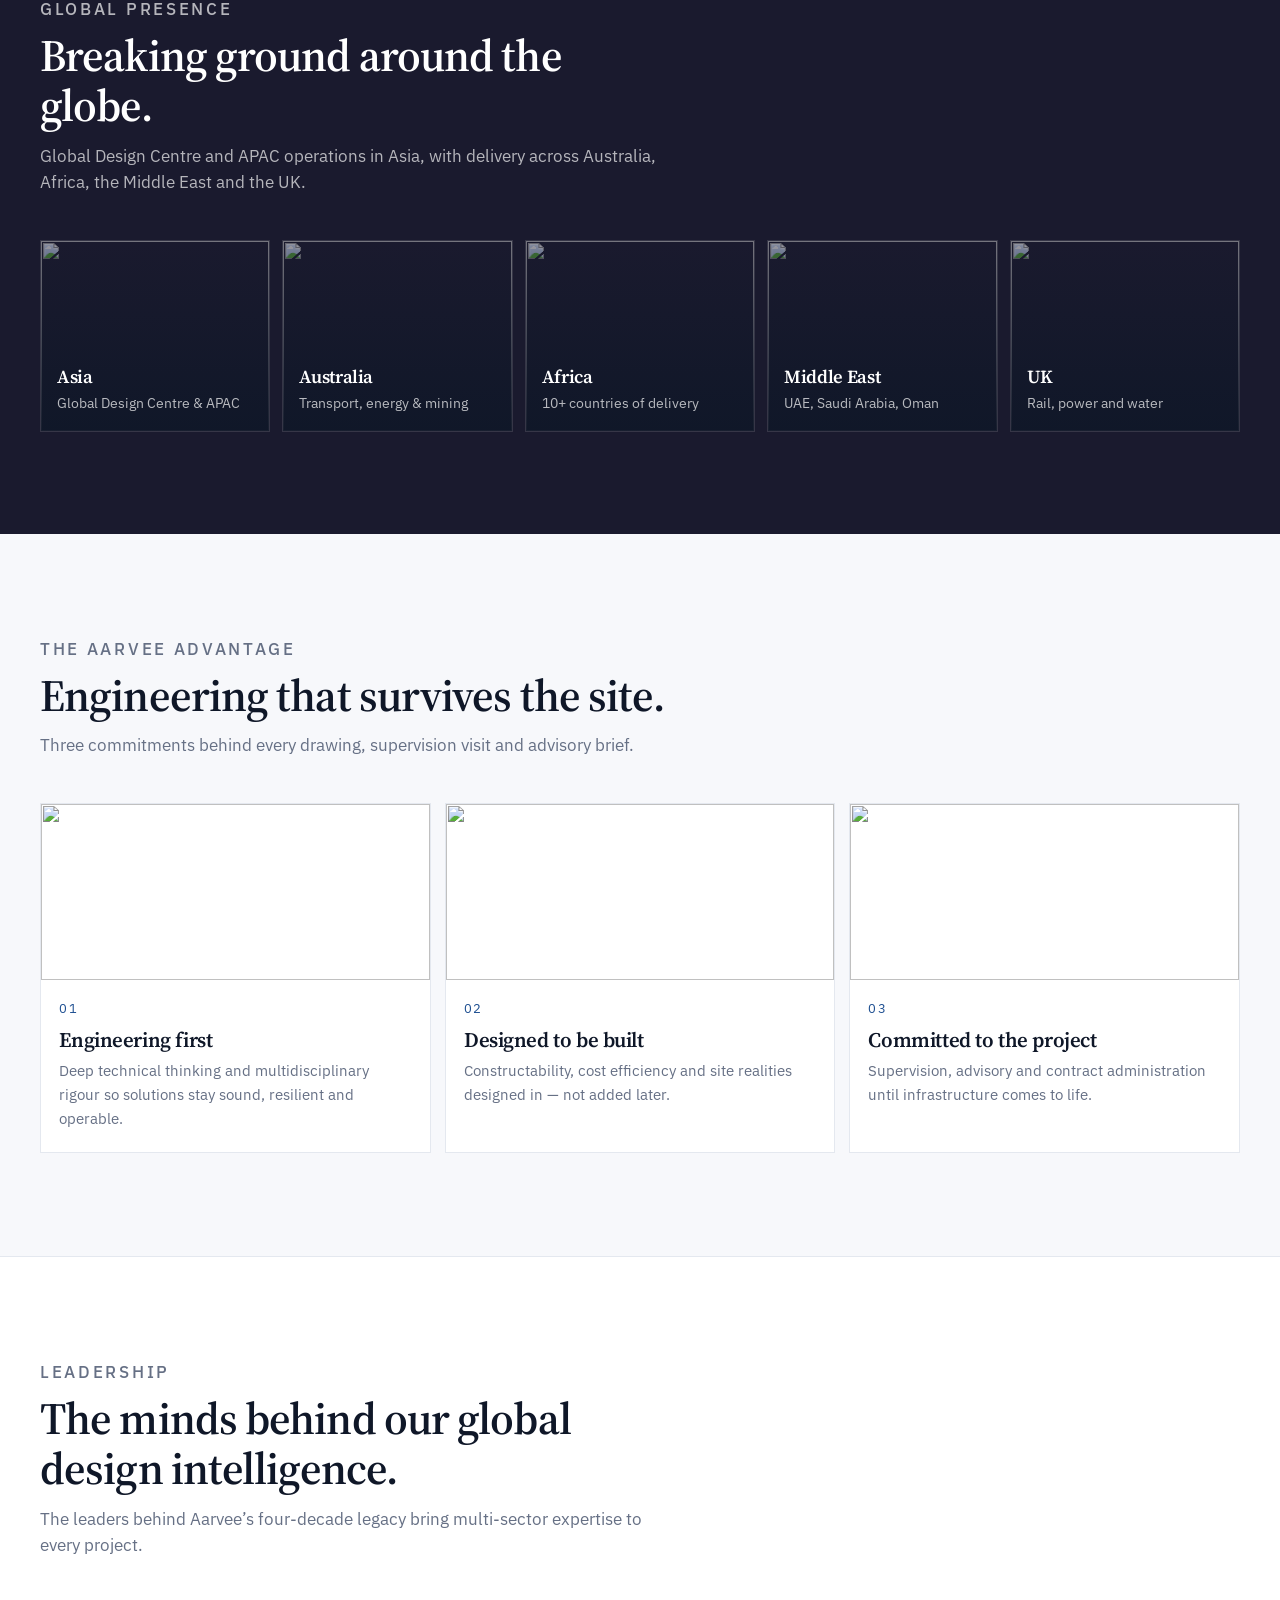
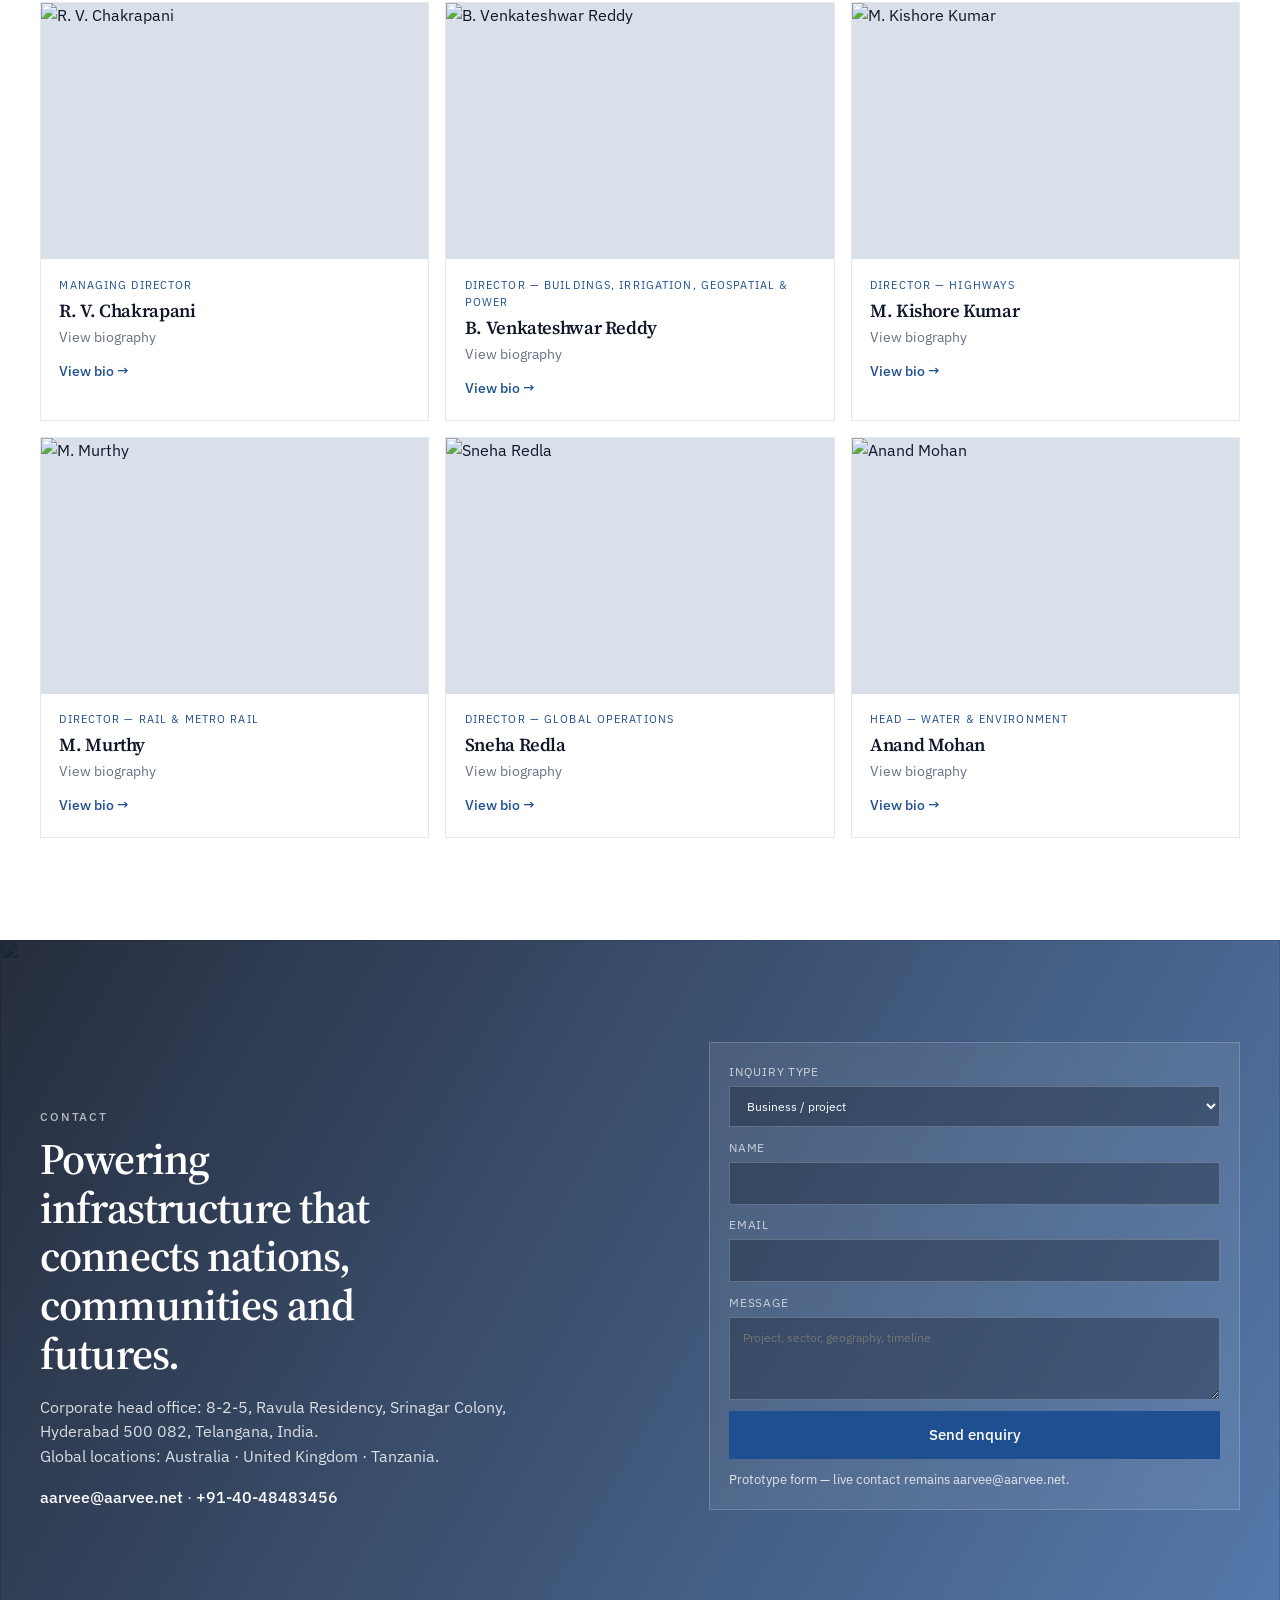
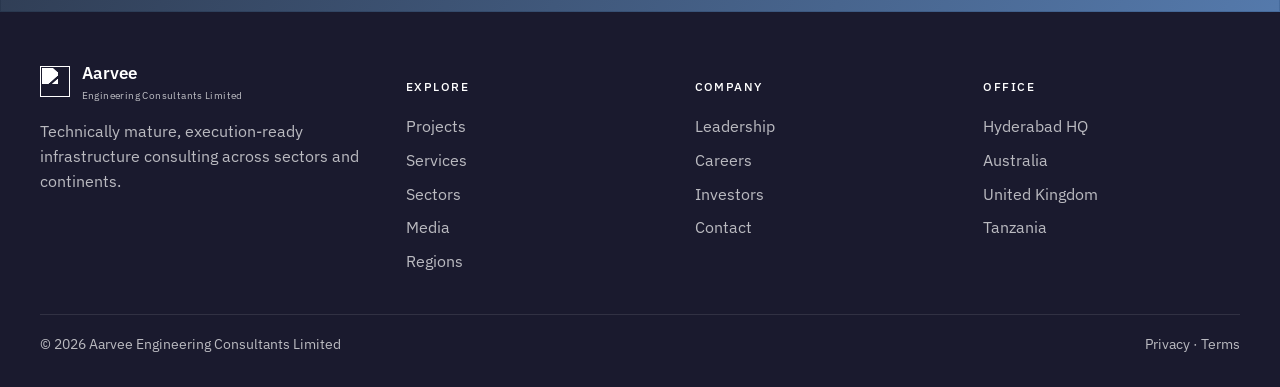
==== commit 83d34cc2: "Restore the four-division hero and host the Aarvee films. The published redesign is reverted. Rail, " ====
--- a/index.html
+++ b/index.html
@@ -65,7 +65,6 @@
           </div>
         </div>
         <a class="nav-label" href="#media">Media</a>
-        <a class="nav-label" href="#life">Life at Aarvee</a>
         <a class="nav-label" href="#leadership">Leadership</a>
         <a class="nav-cta" href="#contact">Start a conversation</a>
       </nav>
@@ -75,8 +74,21 @@
   <main id="top">
     <section class="hero" aria-label="Introduction" data-hero>
       <div class="hero-stage" aria-live="polite">
-        <article class="hero-slide is-active" data-hero-slide="0" data-youtube="C64HADDvgs0">
-          <img src="https://cdn.prod.website-files.com/68d289093e21650556f496a0/6a63293ad31f9b208f699fac_6a631a9a710992687f941c20_69a313d36434d069f4a50e3d_MAHSR.avif" alt="Mumbai–Ahmedabad high-speed rail viaduct across farmland" width="1728" height="1117" fetchpriority="high" />
+        <article class="hero-slide is-active" data-hero-slide="0" data-video="assets/video/rail.mp4" data-youtube="Iea1lrfk19I">
+          <img src="https://cdn.prod.website-files.com/68d289093e21650556f496a0/69a6cdd4d10dcec75e3fa503_rail%20new%20bg.avif" alt="Indian Railways corridor and station" width="2200" height="1300" fetchpriority="high" />
+          <video class="hero-film" muted playsinline loop preload="none" poster="https://cdn.prod.website-files.com/68d289093e21650556f496a0/69a6cdd4d10dcec75e3fa503_rail%20new%20bg.avif"><source src="assets/video/rail.mp4" type="video/mp4" /></video>
+        </article>
+        <article class="hero-slide" data-hero-slide="1" data-video="assets/video/highways.mp4" data-youtube="_qDLPHb4kiM" hidden>
+          <img src="https://cdn.prod.website-files.com/68d289093e21650556f496a0/69a6b64222aaec66d854f085_highway%20bridge%20big.avif" alt="Indian sea bridge under construction" width="2400" height="1800" />
+          <video class="hero-film" muted playsinline loop preload="none" poster="https://cdn.prod.website-files.com/68d289093e21650556f496a0/69a6b64222aaec66d854f085_highway%20bridge%20big.avif"><source src="assets/video/highways.mp4" type="video/mp4" /></video>
+        </article>
+        <article class="hero-slide" data-hero-slide="2" data-video="assets/video/brand.mp4" data-youtube="C64HADDvgs0" hidden>
+          <img src="https://cdn.prod.website-files.com/68d289093e21650556f496a0/69a1ac574fceb33e810e9cf8_port%20desktop%20hero%20bg.avif" alt="Indian port berth and tanker" width="2200" height="1467" />
+          <video class="hero-film" muted playsinline loop preload="none" poster="https://cdn.prod.website-files.com/68d289093e21650556f496a0/69a1ac574fceb33e810e9cf8_port%20desktop%20hero%20bg.avif"><source src="assets/video/brand.mp4" type="video/mp4" /></video>
+        </article>
+        <article class="hero-slide" data-hero-slide="3" data-video="assets/video/water.mp4" data-youtube="7_K2m5jzjp0" hidden>
+          <img src="https://cdn.prod.website-files.com/68d289093e21650556f496a0/69a6b5f5c14b13cb8c1dfb44_Waterresouces%26irrigation.avif" alt="Indian dam and irrigation barrage" width="1400" height="933" />
+          <video class="hero-film" muted playsinline loop preload="none" poster="https://cdn.prod.website-files.com/68d289093e21650556f496a0/69a6b5f5c14b13cb8c1dfb44_Waterresouces%26irrigation.avif"><source src="assets/video/water.mp4" type="video/mp4" /></video>
         </article>
       </div>
       <div class="hero-scrim" aria-hidden="true"></div>
@@ -85,39 +97,72 @@
       <div class="hero-content">
         <div class="hero-copy">
           <p class="hero-brand">Aarvee</p>
-          <p class="eyebrow hero-eyebrow">Since 1989 · Hyderabad · Global engineering</p>
-          <p class="hero-index mono-label" data-hero-index>Since 1989 · Hyderabad</p>
-          <h1 data-hero-title>Global engineering. Indian roots.</h1>
-          <p class="lede" data-hero-lede>Aarvee plans, designs and delivers public infrastructure — rail, highways, water, ports and energy — with governments and developers in more than 20 countries.</p>
+          <p class="eyebrow hero-eyebrow">Since 1989 · Hyderabad · Global delivery</p>
+          <p class="hero-index mono-label" data-hero-index>01 / 04 · Rail</p>
+          <h1 data-hero-title>Engineering infrastructure for nations &amp; generations.</h1>
+          <p class="lede" data-hero-lede>Technically robust design and end-to-end project management across railways, roads, water, ports and urban systems — engineered to perform on site.</p>
           <div class="hero-actions">
             <button class="btn btn-primary" type="button" data-hero-watch>
               <svg width="14" height="14" viewBox="0 0 24 24" fill="currentColor" aria-hidden="true"><path d="M8 5v14l11-7L8 5z"/></svg>
-              Watch the Aarvee story
-            </button>
-            <a class="btn btn-ghost" href="#journey">Our journey</a>
+              Watch story
+            </button>
+            <a class="btn btn-ghost" href="#work">See programmes</a>
           </div>
           <div class="hero-metrics" data-hero-metrics aria-live="polite">
             <div class="hero-metric">
               <strong data-metric-value data-to="4000" data-suffix="+">0</strong>
-              <span data-metric-label>People worldwide</span>
+              <span data-metric-label>Employees</span>
+            </div>
+            <div class="hero-metric">
+              <strong data-metric-value data-to="35" data-suffix="+">0</strong>
+              <span data-metric-label>Years</span>
             </div>
             <div class="hero-metric">
               <strong data-metric-value data-to="20" data-suffix="+">0</strong>
               <span data-metric-label>Countries</span>
             </div>
-            <div class="hero-metric">
-              <strong data-metric-value data-to="2750" data-suffix="+">0</strong>
-              <span data-metric-label>Projects delivered</span>
-            </div>
             <div class="hero-metric is-featured">
-              <strong data-metric-value>1989</strong>
-              <span data-metric-label>Founded in Hyderabad</span>
-            </div>
-          </div>
-        </div>
-      </div>
-
-      <!-- Legacy film from Aarvee's YouTube channel, played over the hero -->
+              <strong data-metric-value data-to="20000" data-suffix=" km" data-format="km">0</strong>
+              <span data-metric-label>Railway lines designed</span>
+            </div>
+          </div>
+        </div>
+      </div>
+
+      <div class="hero-rail" data-hero-rail>
+        <div class="hero-rail-nav">
+          <button type="button" class="hero-nav-btn" data-hero-prev aria-label="Previous slide">
+            <svg width="18" height="18" viewBox="0 0 24 24" fill="none" stroke="currentColor" stroke-width="1.8"><path d="M15 18 9 12l6-6"/></svg>
+          </button>
+          <button type="button" class="hero-nav-btn" data-hero-next aria-label="Next slide">
+            <svg width="18" height="18" viewBox="0 0 24 24" fill="none" stroke="currentColor" stroke-width="1.8"><path d="m9 18 6-6-6-6"/></svg>
+          </button>
+        </div>
+        <div class="hero-thumbs" role="tablist" aria-label="Hero stories">
+          <button type="button" class="hero-thumb is-active" role="tab" aria-selected="true" data-hero-goto="0">
+            <span class="hero-thumb-progress" aria-hidden="true"><i></i></span>
+            <img src="https://cdn.prod.website-files.com/68d289093e21650556f496a0/69a6cdd4d10dcec75e3fa503_rail%20new%20bg.avif" alt="" />
+            <span class="hero-thumb-label">Rail</span>
+          </button>
+          <button type="button" class="hero-thumb" role="tab" aria-selected="false" data-hero-goto="1">
+            <span class="hero-thumb-progress" aria-hidden="true"><i></i></span>
+            <img src="https://cdn.prod.website-files.com/68d289093e21650556f496a0/69a6b64222aaec66d854f085_highway%20bridge%20big.avif" alt="" />
+            <span class="hero-thumb-label">Highways</span>
+          </button>
+          <button type="button" class="hero-thumb" role="tab" aria-selected="false" data-hero-goto="2">
+            <span class="hero-thumb-progress" aria-hidden="true"><i></i></span>
+            <img src="https://cdn.prod.website-files.com/68d289093e21650556f496a0/69a1ac574fceb33e810e9cf8_port%20desktop%20hero%20bg.avif" alt="" />
+            <span class="hero-thumb-label">Ports</span>
+          </button>
+          <button type="button" class="hero-thumb" role="tab" aria-selected="false" data-hero-goto="3">
+            <span class="hero-thumb-progress" aria-hidden="true"><i></i></span>
+            <img src="https://cdn.prod.website-files.com/68d289093e21650556f496a0/69a6b5f5c14b13cb8c1dfb44_Waterresouces%26irrigation.avif" alt="" />
+            <span class="hero-thumb-label">Water</span>
+          </button>
+        </div>
+      </div>
+
+      <!-- On-site story film (YouTube — plays on the website) -->
       <div class="hero-story" data-hero-story hidden>
         <div class="hero-story-panel" role="document">
           <button type="button" class="hero-story-close" data-hero-story-close aria-label="Close story video">
@@ -140,8 +185,7 @@
           </div>
           <div class="hero-story-actions">
             <button type="button" class="btn btn-ghost" data-hero-story-close>Close</button>
-            <a class="btn btn-ghost" href="https://www.instagram.com/aarvee_engg/reels/" target="_blank" rel="noopener">Instagram</a>
-            <a class="btn btn-primary" data-hero-story-yt href="https://www.youtube.com/watch?v=C64HADDvgs0" target="_blank" rel="noopener">Open on YouTube</a>
+            <a class="btn btn-primary" data-hero-story-yt href="https://www.youtube.com/@aarvee_engg" target="_blank" rel="noopener">Open on YouTube</a>
           </div>
         </div>
       </div>
@@ -322,52 +366,6 @@
           <article class="adv-card"><img src="https://cdn.prod.website-files.com/68d276adf6c9fda4f364643e/69a135404645ee805c842d8b_Buildability.avif" alt="" loading="lazy" /><div class="copy"><p class="num">02</p><h3>Designed to be built</h3><p>Constructability, cost efficiency and site realities designed in — not added later.</p></div></article>
           <article class="adv-card"><img src="https://cdn.prod.website-files.com/68d276adf6c9fda4f364643e/69a13540647d4078659e22d1_Efficient.avif" alt="" loading="lazy" /><div class="copy"><p class="num">03</p><h3>Committed to the project</h3><p>Supervision, advisory and contract administration until infrastructure comes to life.</p></div></article>
         </div>
-      </div>
-    </section>
-
-    <section class="section" id="journey">
-      <div class="container">
-        <div class="section-head reveal">
-          <p class="eyebrow">Milestones</p>
-          <h2>From a home office to a public engineering company.</h2>
-          <p>The practice’s own account of how it grew, plus the corporate steps now on the public record.</p>
-        </div>
-        <ol class="journey reveal">
-          <li><strong>1989</strong><span>Founded in Hyderabad by three people, working from a home office.</span></li>
-          <li><strong>1998</strong><span>Entered highways as India’s road programme scaled up.</span></li>
-          <li><strong>2000</strong><span>Graduate Training Program began — still how new engineers learn the practice.</span></li>
-          <li><strong>2002</strong><span>Irrigation, railways and GIS joined the work.</span></li>
-          <li><strong>2006</strong><span>Ports. Coastal logistics became a sector, not a side brief.</span></li>
-          <li><strong>2008</strong><span>Metro rail, as Indian cities started building urban transit.</span></li>
-          <li><strong>2011</strong><span>Australia. The first office outside India.</span></li>
-          <li><strong>2022</strong><span>United Kingdom. Partnerships in rail, power and water.</span></li>
-          <li><strong>2025</strong><span>Became Aarvee Engineering Consultants Limited, a public company. FY25 revenue ₹567 crore, profit ₹51 crore.</span></li>
-          <li><strong>2026</strong><span>SEBI cleared the path for an IPO of up to ₹202.5 crore in fresh shares. Environmental clearance for the Narayanpet–Kodangal lift irrigation scheme: 40,470 hectares, 123 villages.</span></li>
-        </ol>
-        <p class="journey-note">Journey years are Aarvee’s published history. The 2025 figures and 2026 IPO and clearance notes are from the company’s draft offer document, as reported by The Times of India, and from Aarvee’s own announcement.</p>
-      </div>
-    </section>
-
-    <section class="section life" id="life">
-      <div class="container life-grid">
-        <div class="reveal">
-          <p class="eyebrow">Life at Aarvee</p>
-          <h2>A practice people join to do the real work.</h2>
-          <p class="lede">More than 4,000 engineers, planners and designers. The culture the firm publishes is project-first: commitment, reliability, quality, and delivery on time. The graduate programme, running since 2000, is how students become site-ready engineers.</p>
-          <p>Founder R. V. Chakrapani puts it this way: civil engineering is a responsibility — stay disciplined, stay curious, and do it the right way, not the easy way.</p>
-          <div class="life-links">
-            <a class="btn btn-primary" href="https://aarvee.com/careers" target="_blank" rel="noopener">Open roles</a>
-            <a class="btn btn-outline" href="https://www.linkedin.com/company/aarvee/" target="_blank" rel="noopener">LinkedIn</a>
-            <a class="btn btn-outline" href="https://www.youtube.com/@aarvee_engg" target="_blank" rel="noopener">YouTube</a>
-            <a class="btn btn-outline" href="https://www.instagram.com/aarvee_engg/" target="_blank" rel="noopener">Instagram</a>
-          </div>
-          <p class="life-mail">Write to <a href="mailto:jobs@aarvee.net">jobs@aarvee.net</a> if the current list doesn’t match your craft. Rail, highways, water and buildings hire across India.</p>
-        </div>
-        <ul class="life-points reveal">
-          <li><strong>Learn on live programmes</strong><span>Graduates train inside rail, water and highway assignments, not in a classroom that never sees a site.</span></li>
-          <li><strong>Stay close to delivery</strong><span>Design, supervision and advisory sit in one practice, so engineers see what they draw get built.</span></li>
-          <li><strong>Work that is public</strong><span>Films, reels and the LinkedIn company page show the people and the projects — not a stock office.</span></li>
-        </ul>
       </div>
     </section>
 
@@ -504,7 +502,7 @@
           <p>Technically mature, execution-ready infrastructure consulting across sectors and continents.</p>
         </div>
         <div class="footer-col"><h4>Explore</h4><a href="#work">Projects</a><a href="#services">Services</a><a href="#sectors">Sectors</a><a href="#media">Media</a><a href="#regions">Regions</a></div>
-        <div class="footer-col"><h4>Company</h4><a href="#journey">Journey</a><a href="#life">Life at Aarvee</a><a href="#leadership">Leadership</a><a href="https://aarvee.com/careers" target="_blank" rel="noopener">Careers</a></div>
+        <div class="footer-col"><h4>Company</h4><a href="#leadership">Leadership</a><a href="#contact">Careers</a><a href="#contact">Investors</a><a href="#contact">Contact</a></div>
         <div class="footer-col"><h4>Office</h4><a href="#contact">Hyderabad HQ</a><a href="#contact">Australia</a><a href="#contact">United Kingdom</a><a href="#contact">Tanzania</a></div>
       </div>
       <div class="footer-bottom">
@@ -513,6 +511,6 @@
       </div>
     </div>
   </footer>
-  <script src="js/main.js?v=23"></script>
+  <script src="js/main.js?v=22"></script>
 </body>
 </html>
--- a/css/styles.css
+++ b/css/styles.css
@@ -66,14 +66,16 @@
 .hero.story-open .hero-stage,.hero.story-open .hero-content,.hero.story-open .hero-rail,.hero.story-open .hero-scrim,.hero.story-open .hero-grid{visibility:hidden}
 .hero-slide{position:absolute;inset:0}
 .hero-slide[hidden]{display:none}
-.hero-slide img{width:100%;height:100%;object-fit:cover;opacity:0;transition:opacity .7s var(--ease)}
-.hero-slide.is-active img{opacity:1}
+.hero-slide img{width:100%;height:100%;object-fit:cover;transform:scale(1.08);opacity:0;filter:saturate(1.05) contrast(1.05);transition:opacity .7s var(--ease),transform 8s linear,filter .7s var(--ease)}
+.hero-slide.is-active img{opacity:1;transform:scale(1);animation:heroKen 8s linear forwards}
+.hero-slide video.hero-film{position:absolute;inset:0;width:100%;height:100%;object-fit:cover;opacity:0;background:#0b1220}
+.hero-slide.is-active video.hero-film.is-playing{opacity:1}
 @keyframes heroKen{from{transform:scale(1.06)}to{transform:scale(1)}}
 .hero-scrim{position:absolute;inset:0;z-index:-1;background:
-  linear-gradient(90deg,rgba(8,12,20,.55) 0%,rgba(8,12,20,.18) 28%,rgba(8,12,20,0) 52%),
-  linear-gradient(180deg,rgba(8,12,20,.12) 0%,transparent 24%,rgba(8,12,20,.28) 100%)}
-.hero-grid{display:none}
-.hero-content{position:relative;z-index:2;width:min(38rem,calc(100% - 2.5rem));margin:0 0 0 calc(clamp(1rem,2vw,1.5rem) + 0.5in);padding:clamp(5.5rem,10vh,7rem) 0 3.2rem;display:flex;justify-content:flex-start;align-items:flex-end}
+  linear-gradient(90deg,rgba(8,12,20,.88) 0%,rgba(8,12,20,.62) 34%,rgba(8,12,20,.18) 58%,rgba(8,12,20,.28) 100%),
+  linear-gradient(180deg,rgba(8,12,20,.35) 0%,transparent 28%,rgba(8,12,20,.55) 72%,rgba(8,12,20,.9) 100%)}
+.hero-grid{position:absolute;inset:0;z-index:-1;opacity:.1;background-image:linear-gradient(rgba(255,255,255,.35) 1px,transparent 1px),linear-gradient(90deg,rgba(255,255,255,.35) 1px,transparent 1px);background-size:96px 96px;mask-image:linear-gradient(90deg,#000 0%,transparent 55%);pointer-events:none}
+.hero-content{position:relative;z-index:2;width:min(38rem,calc(100% - 2.5rem));margin:0 0 0 calc(clamp(1rem,2vw,1.5rem) + 0.5in);padding:clamp(5.5rem,10vh,7rem) 0 6.5rem;display:flex;justify-content:flex-start;align-items:flex-end}
 .hero-copy{max-width:none;text-align:left;animation:rise .95s var(--ease) both}
 .hero-brand{font-family:var(--serif);font-size:clamp(1.2rem,2vw,1.5rem);margin:0 0 .55rem;letter-spacing:-.01em}
 .hero-eyebrow{color:rgba(255,255,255,.68)!important;margin:0 0 .85rem!important}
@@ -216,7 +218,7 @@
 .spotlight-stage{position:relative;overflow:hidden;background:var(--navy);min-height:28rem;isolation:isolate}
 .spotlight-stage img{position:absolute;inset:0;width:100%;height:100%;object-fit:cover;opacity:0;transform:scale(1.04);transition:opacity .45s var(--ease),transform .8s var(--ease)}
 .spotlight-stage img.is-active{opacity:1;transform:scale(1)}
-.spotlight-stage::after{content:"";position:absolute;inset:0;background:linear-gradient(180deg,transparent 55%,rgba(15,23,40,.62));pointer-events:none}
+.spotlight-stage::after{content:"";position:absolute;inset:0;background:linear-gradient(180deg,transparent 35%,rgba(15,23,40,.88));pointer-events:none}
 .spotlight-caption{position:absolute;left:1.4rem;right:1.4rem;bottom:1.4rem;color:#fff;z-index:1}
 .spotlight-caption .tag{font-size:.72rem;letter-spacing:.14em;text-transform:uppercase;opacity:.75;margin-bottom:.45rem}
 .spotlight-caption h3{font-size:clamp(1.4rem,2.4vw,1.9rem);margin-bottom:.4rem}
@@ -247,7 +249,7 @@
 .sectors-grid{display:grid;grid-template-columns:repeat(3,1fr);gap:.85rem}
 .sector-card{position:relative;min-height:16.5rem;overflow:hidden;color:#fff;isolation:isolate}
 .sector-card img{position:absolute;inset:0;width:100%;height:100%;object-fit:cover;transition:transform .7s var(--ease);z-index:-2}
-.sector-card::after{content:"";position:absolute;inset:0;background:linear-gradient(180deg,rgba(15,23,40,.02),rgba(15,23,40,.5));z-index:-1;transition:background .3s var(--ease)}
+.sector-card::after{content:"";position:absolute;inset:0;background:linear-gradient(180deg,rgba(15,23,40,.1),rgba(15,23,40,.86));z-index:-1;transition:background .3s var(--ease)}
 .sector-card:hover img{transform:scale(1.06)}
 .sector-card:hover::after{background:linear-gradient(180deg,rgba(15,23,40,.05),rgba(15,23,40,.78))}
 .sector-card .body{position:absolute;inset:auto 0 0;padding:1.25rem}
@@ -408,23 +410,3 @@
 @media(max-width:640px){
   .media-channels,.media-grid{grid-template-columns:1fr}
 }
-
-.journey{list-style:none;display:grid;grid-template-columns:repeat(2,minmax(0,1fr));gap:1.1rem 2rem;margin:0;padding:0}
-.journey li{display:grid;gap:.3rem;border-top:2px solid var(--accent);padding-top:.75rem}
-.journey strong{font-family:var(--serif);font-size:1.45rem;font-weight:600}
-.journey span{color:var(--steel)}
-.journey-note{margin-top:1.3rem;max-width:46rem;color:var(--steel);font-size:.85rem}
-.life{background:var(--navy);color:#fff}
-.life .eyebrow{color:rgba(255,255,255,.62)}
-.life h2{font-size:clamp(1.95rem,3.5vw,2.8rem);margin:.45rem 0 .85rem}
-.life p{color:rgba(255,255,255,.78);max-width:40rem}
-.life-grid{display:grid;grid-template-columns:1.15fr .85fr;gap:2.4rem;align-items:start}
-.life-links{display:flex;flex-wrap:wrap;gap:.6rem;margin:1.2rem 0 .9rem}
-.life-mail a{color:#fff;text-decoration:underline}
-.life-points{list-style:none;display:grid;gap:.8rem;margin:0;padding:0}
-.life-points li{display:grid;gap:.3rem;padding:1rem 1.05rem;background:rgba(255,255,255,.06);border:1px solid rgba(255,255,255,.12)}
-.life-points strong{font-family:var(--serif);font-size:1.15rem}
-.life-points span{color:rgba(255,255,255,.72)}
-@media(max-width:980px){
-  .journey,.life-grid{grid-template-columns:1fr}
-}
